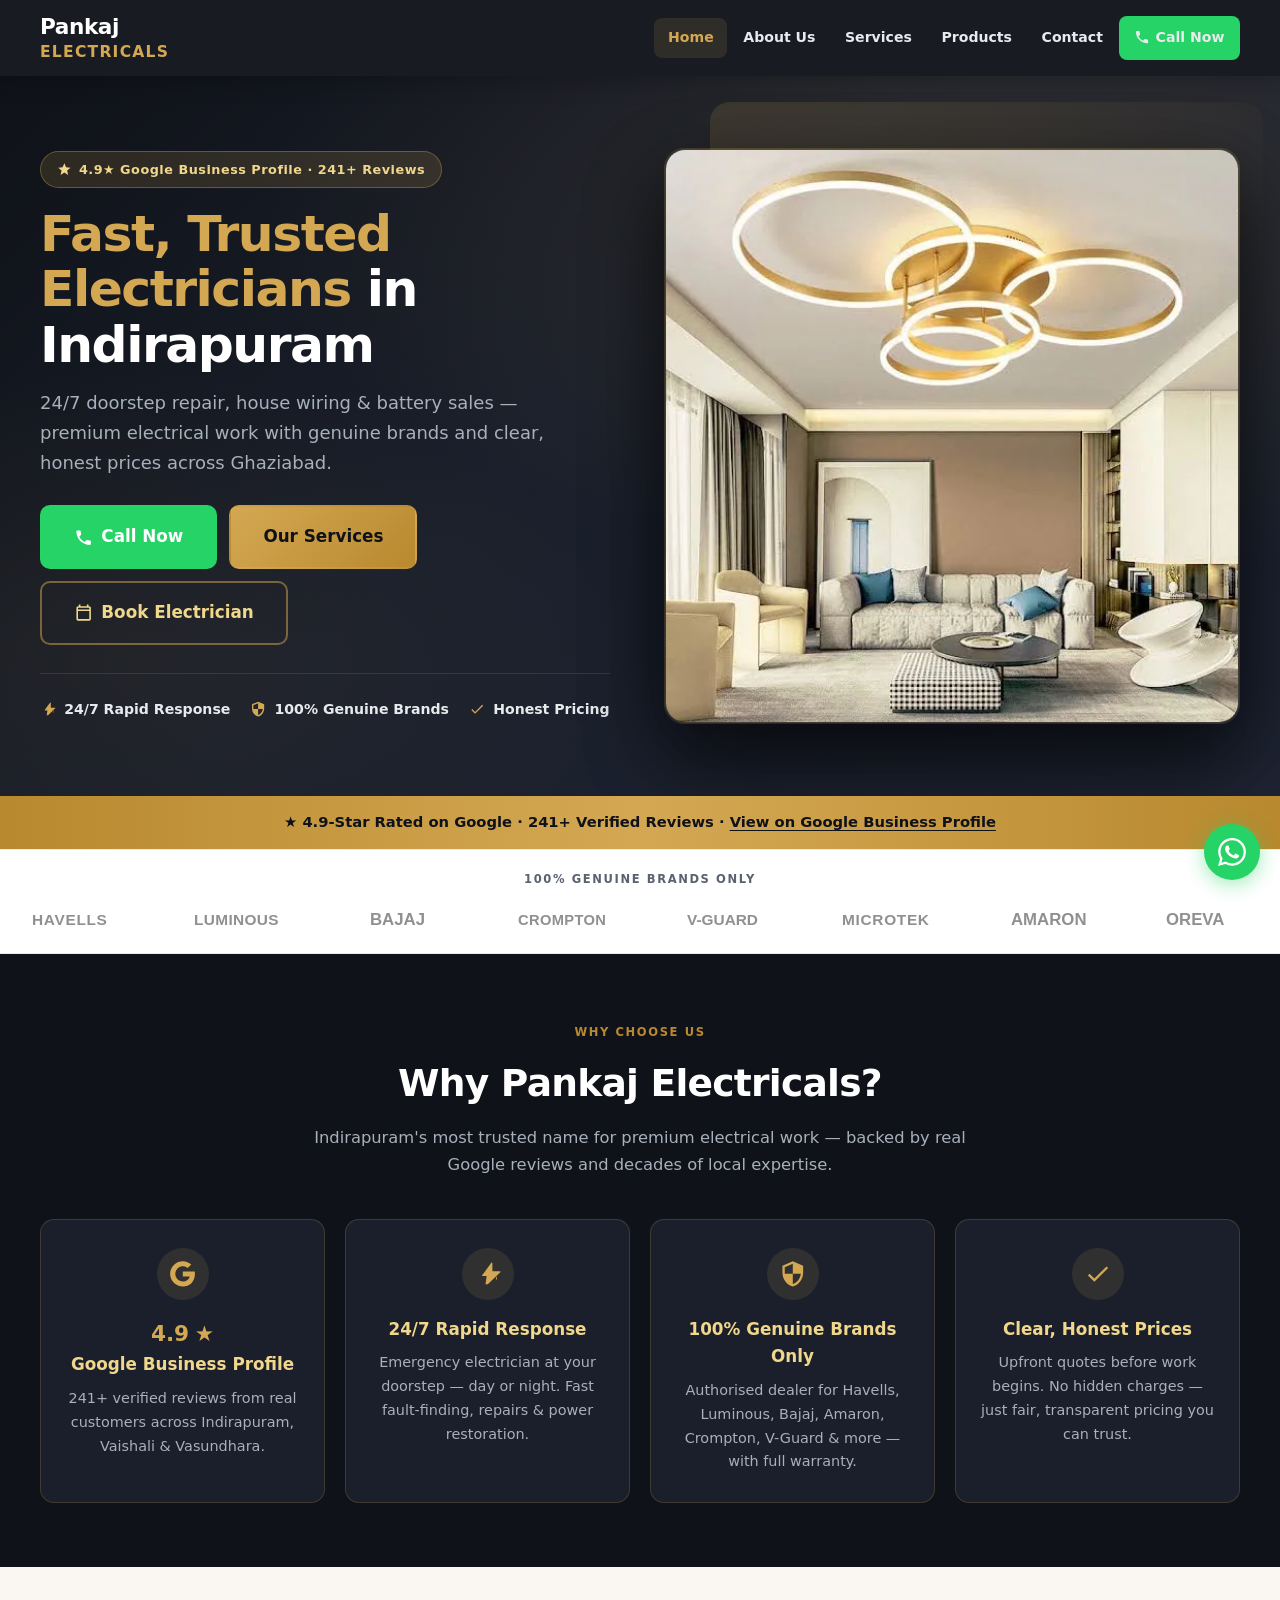
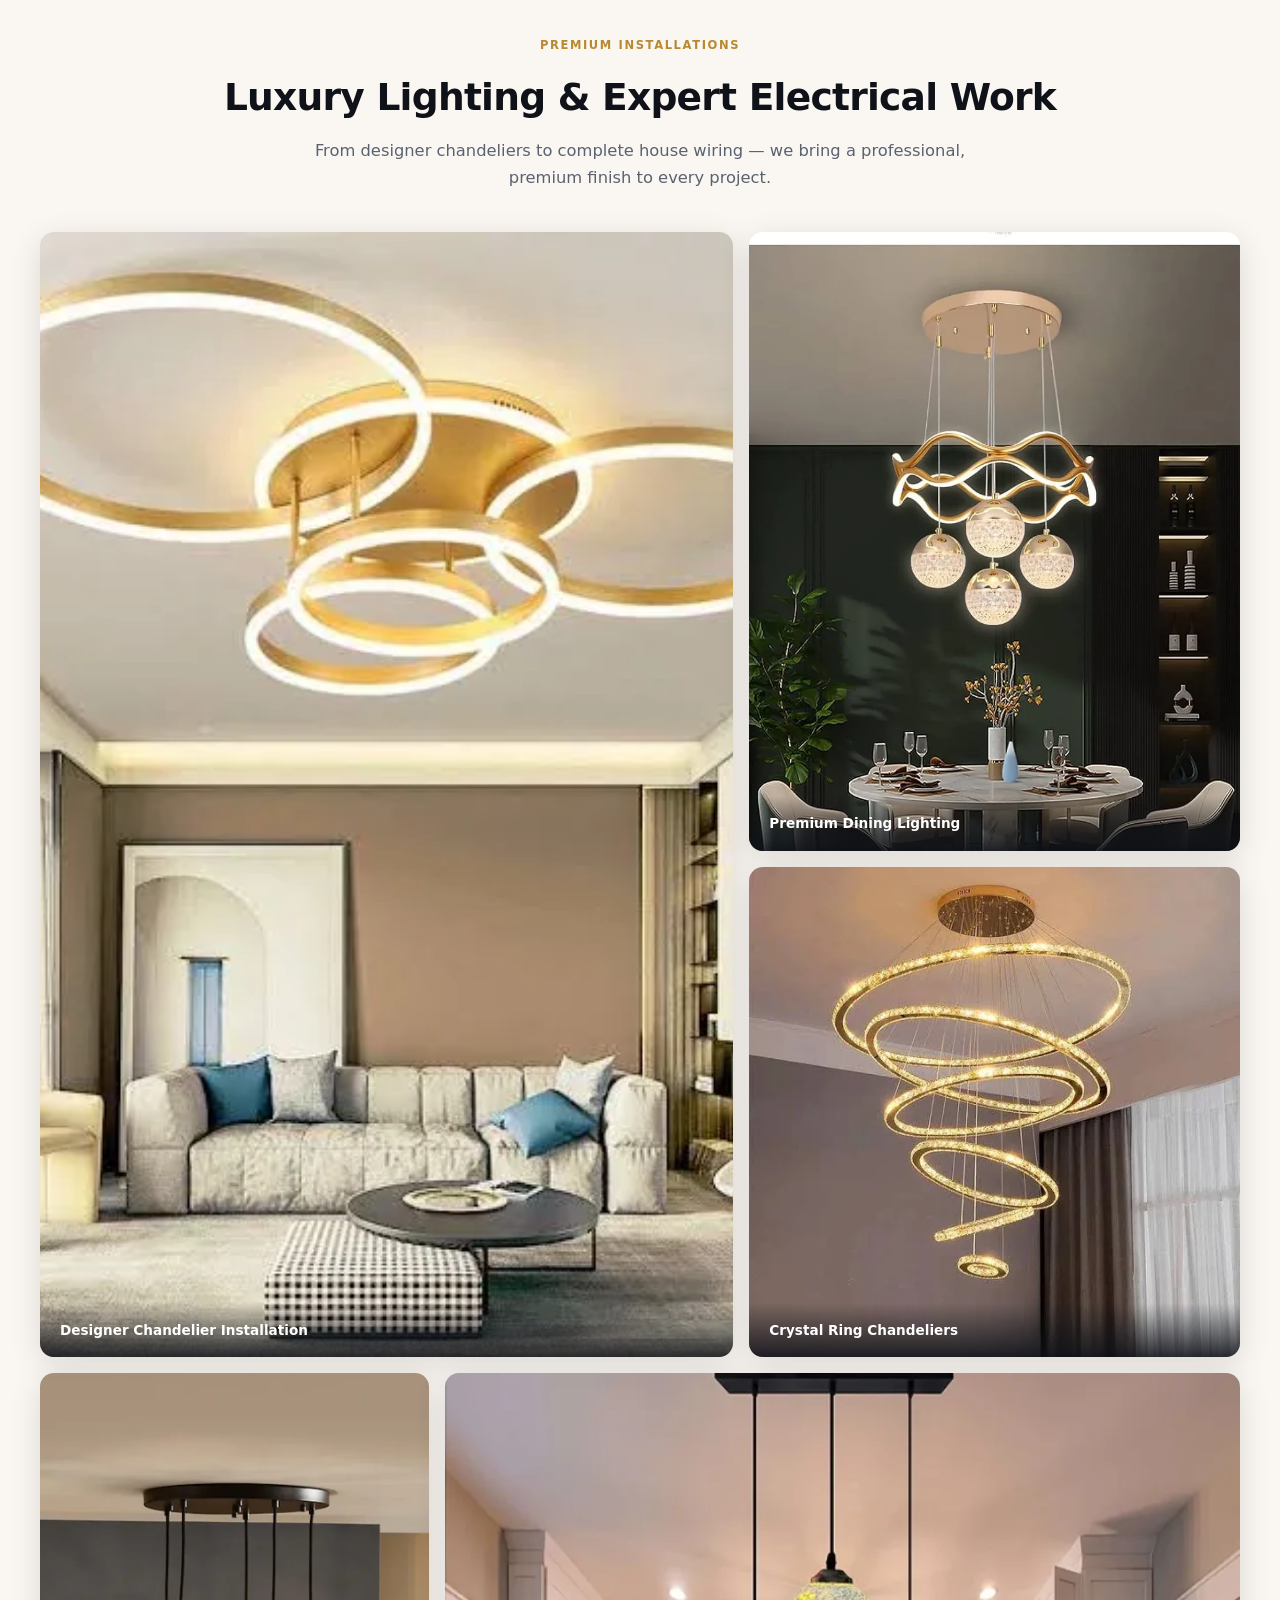
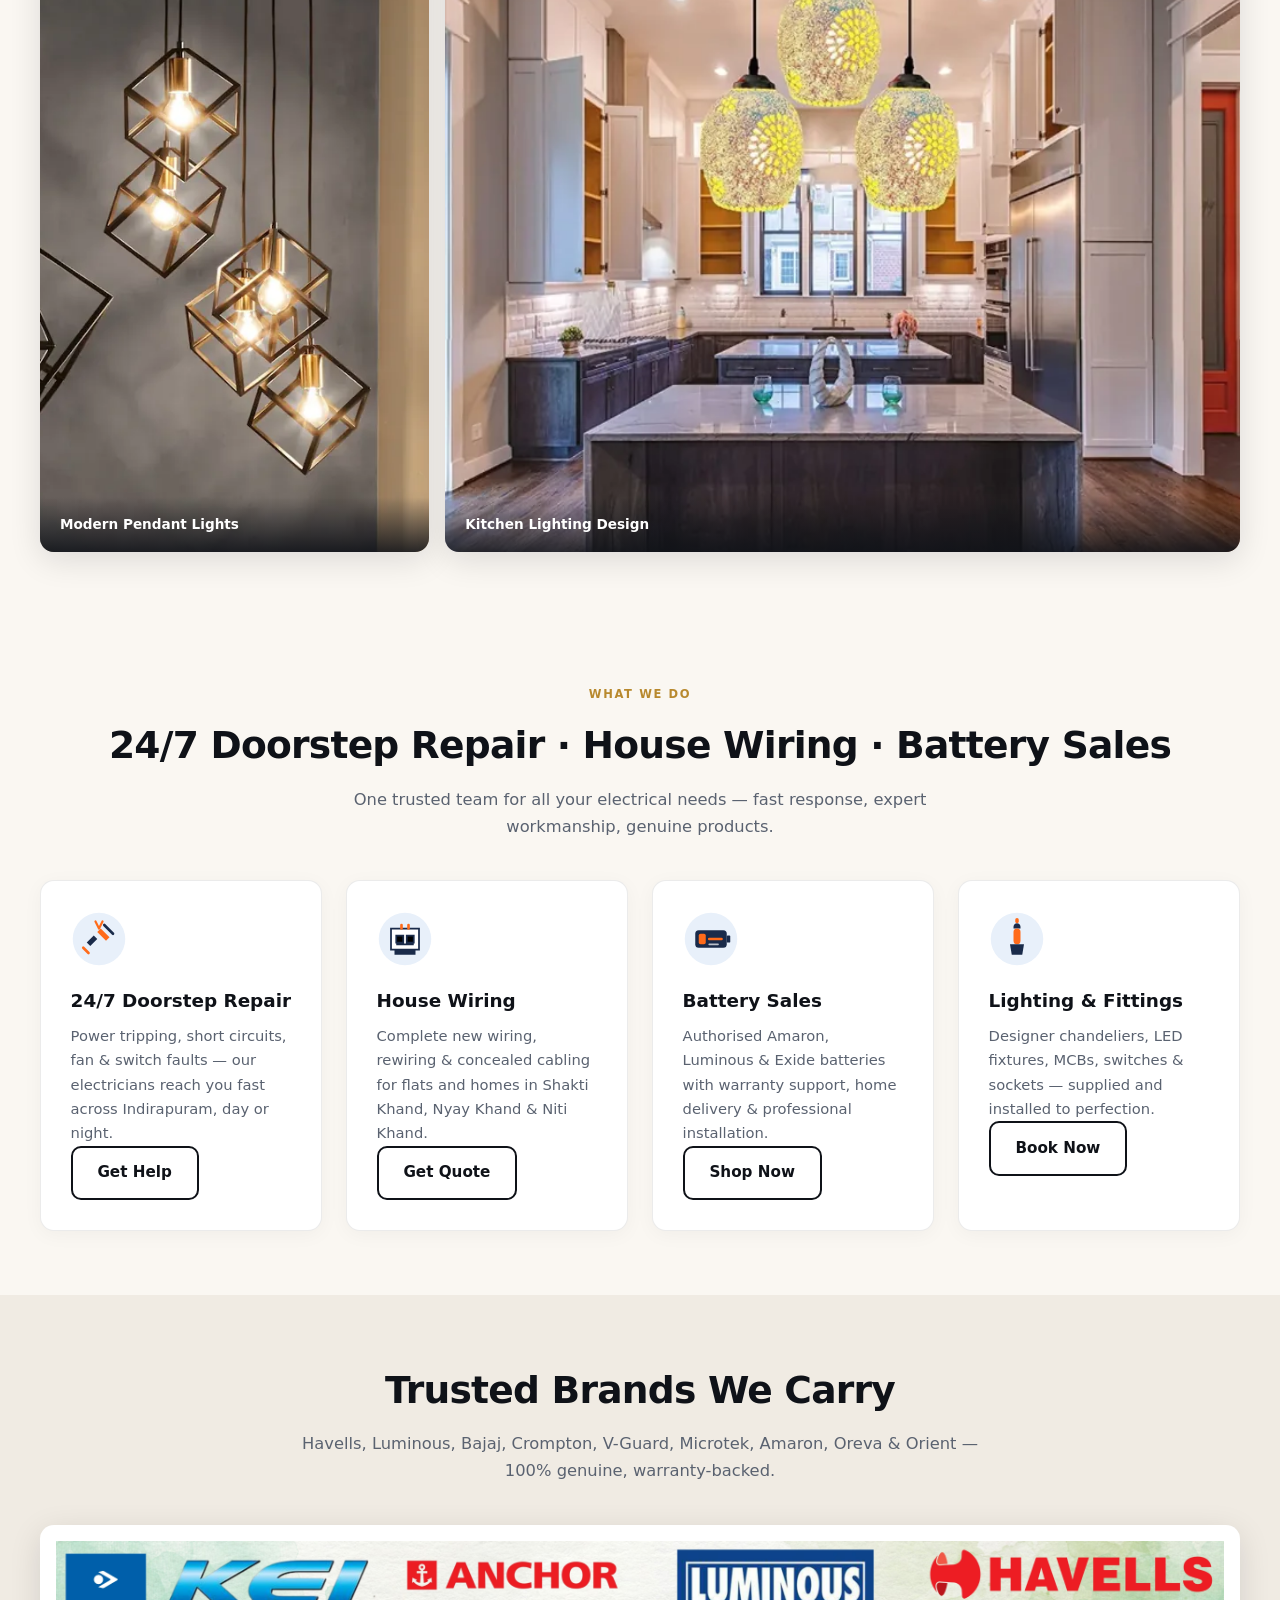
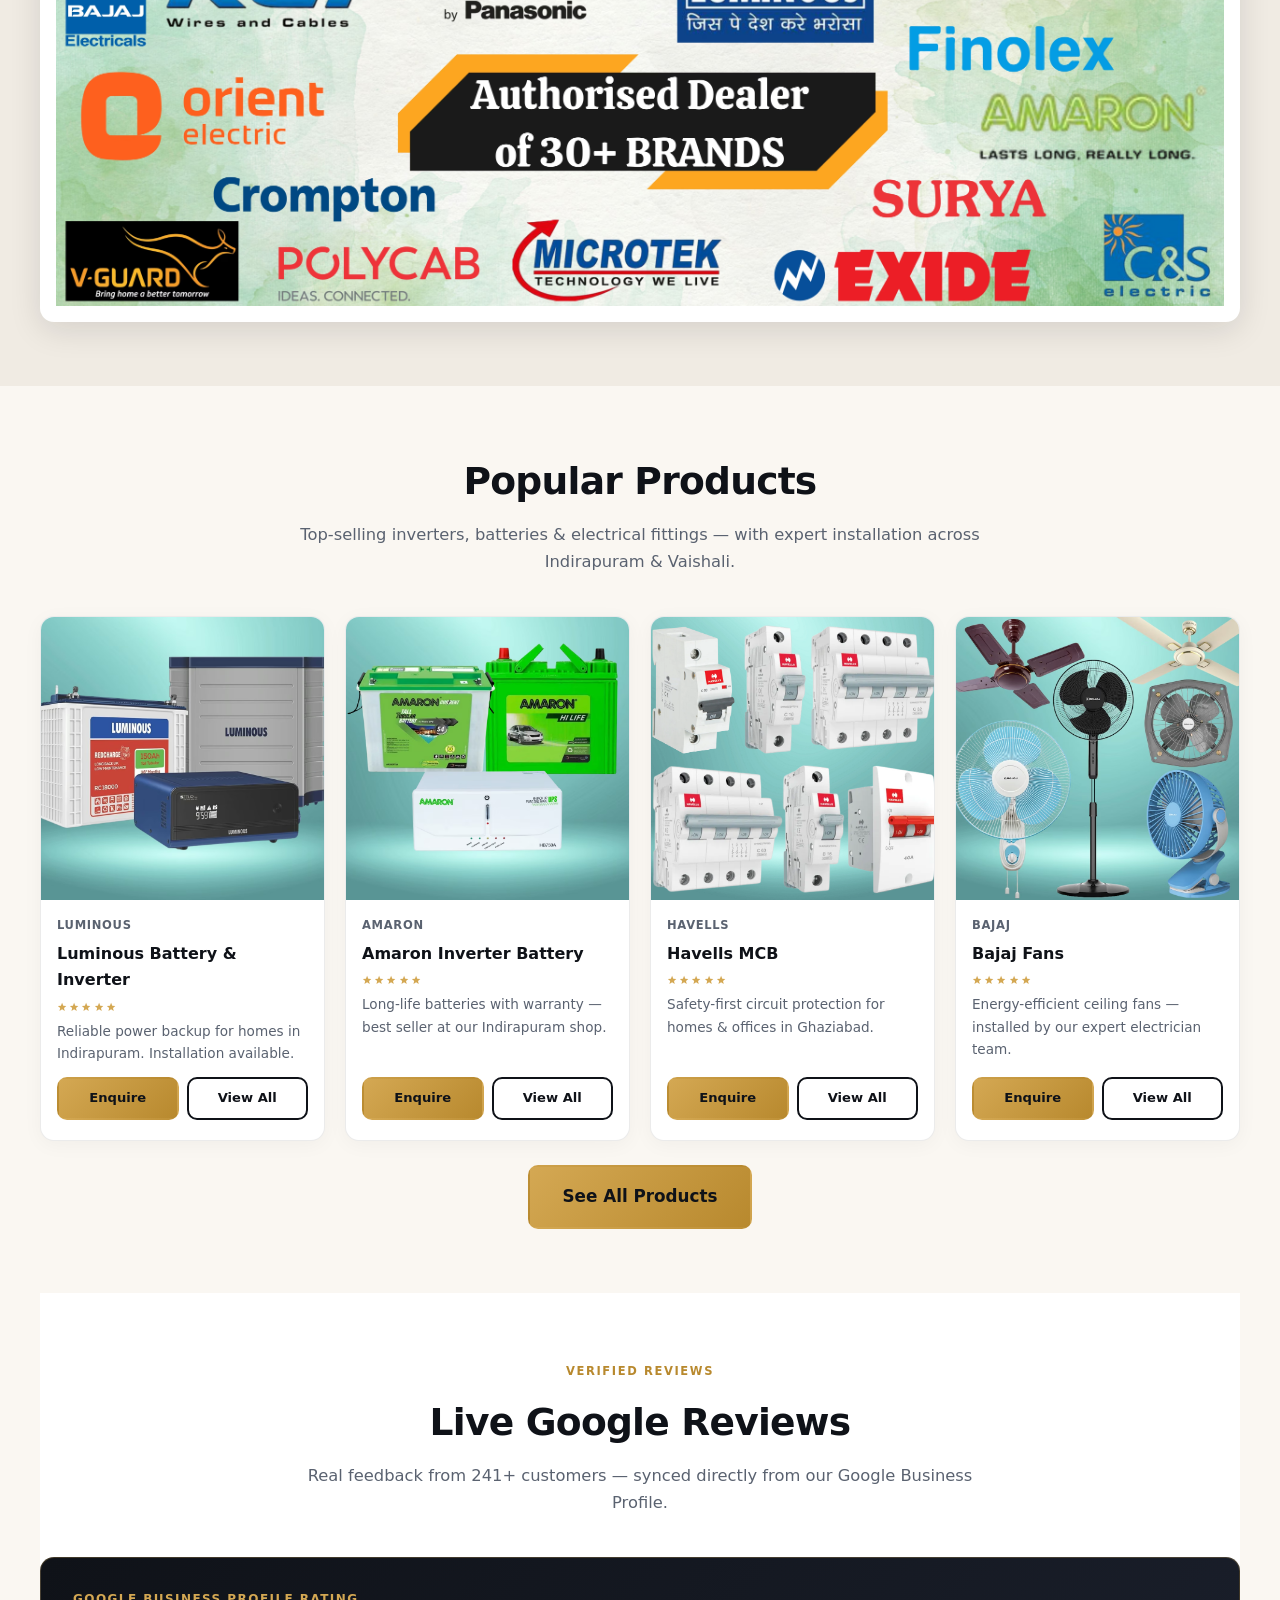
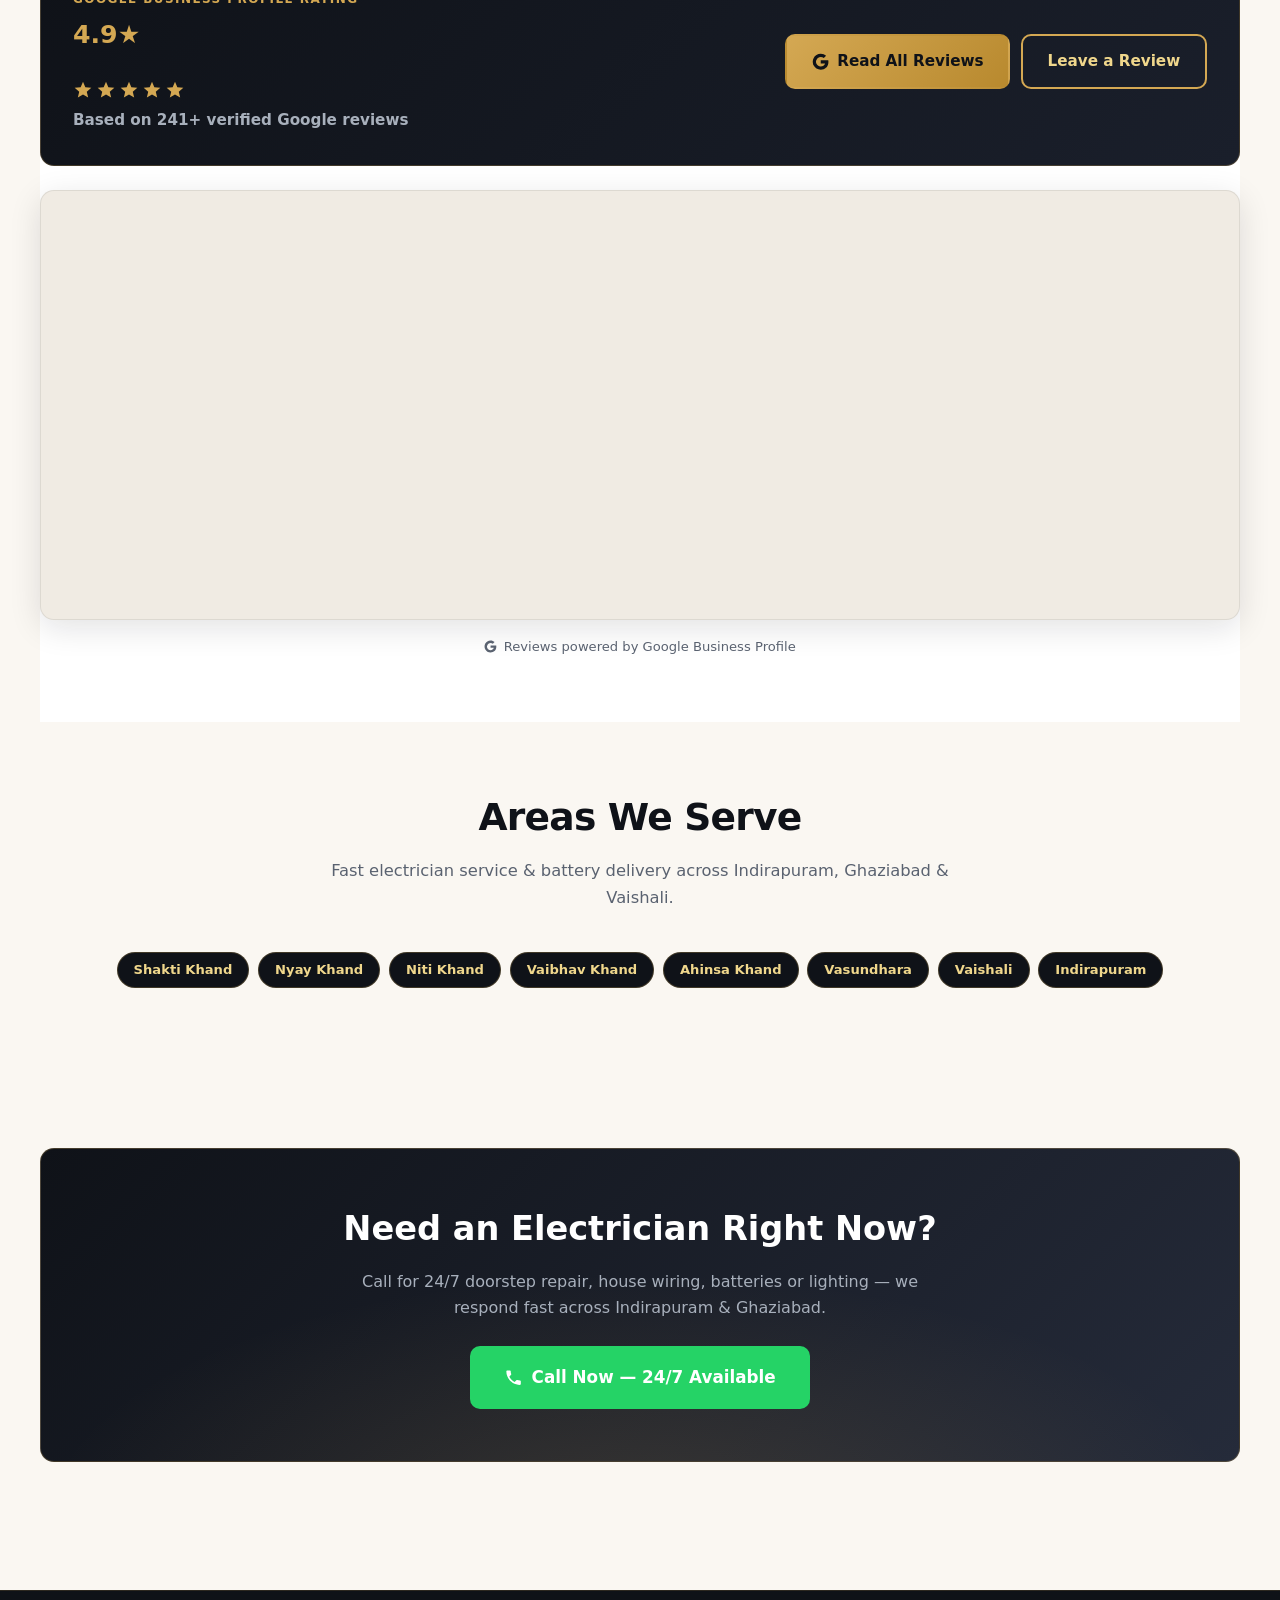
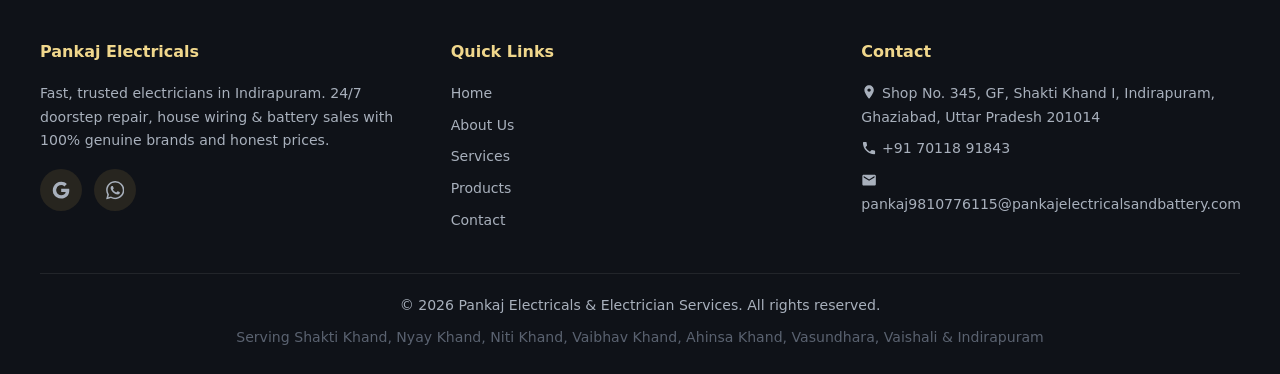
==== index.html @ 8a3bb35f "Updated Review count" ====
<!DOCTYPE html>
<html lang="en">
<head>
  <meta charset="UTF-8" />
  <meta name="viewport" content="width=device-width, initial-scale=1.0" />
  <title>Fast Trusted Electricians in Indirapuram | Pankaj Electricals — 24/7 Repair & Battery Sales</title>
  <meta name="description" content="Pankaj Electricals — fast, trusted electricians in Indirapuram. 24/7 doorstep repair, house wiring & battery sales. 4.9★ Google rating with 241+ reviews. Serving Shakti Khand, Nyay Khand, Niti Khand, Vaibhav Khand, Ahinsa Khand, Vasundhara & Vaishali." />
  <meta name="keywords" content="electrician Indirapuram, 24/7 electrician Ghaziabad, house wiring Indirapuram, battery shop Indirapuram, Pankaj Electricals, electrician Shakti Khand, electrician Nyay Khand, electrician Vaishali, inverter battery Indirapuram" />
  <meta name="robots" content="index, follow" />
  <link rel="canonical" href="https://pankajelectricalsandbattery.com/" />
  <meta property="og:title" content="Fast Trusted Electricians in Indirapuram | Pankaj Electricals" />
  <meta property="og:description" content="24/7 doorstep repair, house wiring & battery sales. 4.9★ on Google with 241+ reviews. Genuine brands, honest prices." />
  <meta property="og:type" content="website" />
  <meta property="og:url" content="https://pankajelectricalsandbattery.com/" />
  <meta property="og:locale" content="en_IN" />
  <meta property="og:image" content="https://pankajelectricalsandbattery.com/img/luxury/living-room-lighting.webp" />
  <link rel="preload" as="image" href="img/luxury/living-room-lighting.webp" type="image/webp" fetchpriority="high" />
  <link rel="stylesheet" href="style.css" />
  <script type="application/ld+json">
  {
    "@context": "https://schema.org",
    "@type": "Electrician",
    "name": "Pankaj Electricals and Electrician Services",
    "image": "https://pankajelectricalsandbattery.com/img/luxury/living-room-lighting.webp",
    "url": "https://pankajelectricalsandbattery.com",
    "telephone": "+917011891843",
    "email": "pankaj9810776115@pankajelectricalsandbattery.com",
    "address": {
      "@type": "PostalAddress",
      "streetAddress": "Shop No. 345, GF, Shakti Khand I",
      "addressLocality": "Indirapuram, Ghaziabad",
      "addressRegion": "Uttar Pradesh",
      "postalCode": "201014",
      "addressCountry": "IN"
    },
    "geo": {
      "@type": "GeoCoordinates",
      "latitude": 28.647373,
      "longitude": 77.3625697
    },
    "aggregateRating": {
      "@type": "AggregateRating",
      "ratingValue": "4.9",
      "reviewCount": "241",
      "bestRating": "5",
      "worstRating": "1"
    },
    "openingHoursSpecification": [{
      "@type": "OpeningHoursSpecification",
      "dayOfWeek": ["Monday","Tuesday","Wednesday","Thursday","Friday","Saturday","Sunday"],
      "opens": "00:00",
      "closes": "23:59"
    }],
    "areaServed": [
      {"@type": "Place", "name": "Shakti Khand, Indirapuram"},
      {"@type": "Place", "name": "Nyay Khand, Indirapuram"},
      {"@type": "Place", "name": "Niti Khand, Indirapuram"},
      {"@type": "Place", "name": "Vaibhav Khand, Indirapuram"},
      {"@type": "Place", "name": "Ahinsa Khand, Indirapuram"},
      {"@type": "Place", "name": "Vasundhara, Ghaziabad"},
      {"@type": "Place", "name": "Vaishali, Ghaziabad"},
      {"@type": "Place", "name": "Indirapuram, Ghaziabad"}
    ],
    "priceRange": "₹₹",
    "sameAs": [
      "https://www.google.com/maps/place/Pankaj+Electricals+and+Electrician+services/@28.647373,77.3599948,17z"
    ],
    "description": "Fast, trusted electricians in Indirapuram offering 24/7 doorstep repair, house wiring and battery sales. 4.9-star rated on Google with 241+ reviews."
  }
  </script>
</head>
<body>
  <svg xmlns="http://www.w3.org/2000/svg" style="display:none" aria-hidden="true">
    <symbol id="icon-phone" viewBox="0 0 24 24"><path fill="currentColor" d="M6.6 10.8c1.4 2.8 3.8 5.1 6.6 6.6l2.2-2.2c.3-.3.7-.4 1-.2 1.1.4 2.3.6 3.5.6.6 0 1 .4 1 1V20c0 .6-.4 1-1 1-9.4 0-17-7.6-17-17 0-.6.4-1 1-1h3.5c.6 0 1 .4 1 1 0 1.2.2 2.4.6 3.5.1.3 0 .7-.2 1L6.6 10.8z"/></symbol>
    <symbol id="icon-bars" viewBox="0 0 24 24"><path fill="currentColor" d="M3 6h18v2H3V6zm0 5h18v2H3v-2zm0 5h18v2H3v-2z"/></symbol>
    <symbol id="icon-times" viewBox="0 0 24 24"><path fill="currentColor" d="M18.3 5.7 12 12l6.3 6.3-1.4 1.4L10.6 13.4 4.3 19.7 2.9 18.3 9.2 12 2.9 5.7 4.3 4.3l6.3 6.3 6.3-6.3 1.4 1.4z"/></symbol>
    <symbol id="icon-whatsapp" viewBox="0 0 24 24"><path fill="currentColor" d="M17.472 14.382c-.297-.149-1.758-.867-2.03-.967-.273-.099-.471-.148-.67.15-.197.297-.767.966-.94 1.164-.173.199-.347.223-.644.075-.297-.15-1.255-.463-2.39-1.475-.883-.788-1.48-1.761-1.653-2.059-.173-.297-.018-.458.13-.606.134-.133.298-.347.446-.52.149-.174.198-.298.298-.497.099-.198.05-.371-.025-.52-.075-.149-.669-1.612-.916-2.207-.242-.579-.487-.5-.669-.51-.173-.008-.371-.01-.57-.01-.198 0-.52.074-.792.372-.272.297-1.04 1.016-1.04 2.479 0 1.462 1.065 2.875 1.213 3.074.149.198 2.096 3.2 5.077 4.487.709.306 1.262.489 1.694.625.712.227 1.36.195 1.871.118.571-.085 1.758-.719 2.006-1.413.248-.694.248-1.289.173-1.413-.074-.124-.272-.198-.57-.347m-5.421 7.403h-.004a9.87 9.87 0 0 1-5.031-1.378l-.361-.214-3.741.982.998-3.648-.235-.374a9.86 9.86 0 0 1-1.51-5.26c.001-5.45 4.436-9.884 9.888-9.884 2.64 0 5.122 1.03 6.988 2.898a9.825 9.825 0 0 1 2.893 6.994c-.003 5.45-4.435 9.884-9.884 9.884m8.413-18.297A11.815 11.815 0 0 0 12.05 0C5.495 0 .16 5.335.157 11.892c0 2.096.547 4.142 1.588 5.945L.057 24l6.305-1.654a11.882 11.882 0 0 0 5.683 1.448h.005c6.554 0 11.89-5.335 11.893-11.893a11.821 11.821 0 0 0-3.48-8.413z"/></symbol>
    <symbol id="icon-google" viewBox="0 0 24 24"><path fill="currentColor" d="M22.56 12.25c0-.78-.07-1.53-.2-2.25H12v4.26h5.92c-.26 1.37-1.04 2.53-2.21 3.31v2.77h3.57c2.08-1.92 3.28-4.74 3.28-8.09z"/><path fill="currentColor" d="M12 23c2.97 0 5.46-.98 7.28-2.66l-3.57-2.77c-.98.66-2.23 1.06-3.71 1.06-2.86 0-5.29-1.93-6.16-4.53H2.18v2.84C3.99 20.53 7.7 23 12 23z"/><path fill="currentColor" d="M5.84 14.09c-.22-.66-.35-1.36-.35-2.09s.13-1.43.35-2.09V7.07H2.18C1.43 8.55 1 10.22 1 12s.43 3.45 1.18 4.93l2.85-2.22.81-.62z"/><path fill="currentColor" d="M12 5.38c1.62 0 3.06.56 4.21 1.64l3.15-3.15C17.45 2.09 14.97 1 12 1 7.7 1 3.99 3.47 2.18 7.07l3.66 2.84c.87-2.6 3.3-4.53 6.16-4.53z"/></symbol>
    <symbol id="icon-envelope" viewBox="0 0 24 24"><path fill="currentColor" d="M20 4H4c-1.1 0-2 .9-2 2v12c0 1.1.9 2 2 2h16c1.1 0 2-.9 2-2V6c0-1.1-.9-2-2-2zm0 4-8 5-8-5V6l8 5 8-5v2z"/></symbol>
    <symbol id="icon-map" viewBox="0 0 24 24"><path fill="currentColor" d="M12 2C8.13 2 5 5.13 5 9c0 5.25 7 13 7 13s7-7.75 7-13c0-3.87-3.13-7-7-7zm0 9.5c-1.38 0-2.5-1.12-2.5-2.5s1.12-2.5 2.5-2.5 2.5 1.12 2.5 2.5-1.12 2.5-2.5 2.5z"/></symbol>
    <symbol id="icon-star" viewBox="0 0 24 24"><path fill="currentColor" d="M12 17.27 18.18 21l-1.64-7.03L22 9.24l-7.19-.61L12 2 9.19 8.63 2 9.24l5.46 4.73L5.82 21z"/></symbol>
    <symbol id="icon-calendar" viewBox="0 0 24 24"><path fill="currentColor" d="M19 4h-1V2h-2v2H8V2H6v2H5c-1.11 0-2 .9-2 2v14c0 1.1.89 2 2 2h14c1.1 0 2-.9 2-2V6c0-1.1-.9-2-2-2zm0 16H5V10h14v10zM5 8V6h14v2H5z"/></symbol>
    <symbol id="icon-bolt" viewBox="0 0 24 24"><path fill="currentColor" d="M11 21h-1l1-7H7.5c-.58 0-.57-.32-.38-.66.19-.34.05-.08 7.82-10.66.39-.67.74-.56 1.06.21v7h4l-1 7h1l-1-7h3.5c.49 0 .56.33.47.51l-.07.15L12 21z"/></symbol>
    <symbol id="icon-shield" viewBox="0 0 24 24"><path fill="currentColor" d="M12 1 3 5v6c0 5.55 3.84 10.74 9 12 5.16-1.26 9-6.45 9-12V5l-9-4zm0 10.99h7c-.53 4.12-3.28 7.79-7 8.94V12H5V6.3l7-3.11v8.8z"/></symbol>
    <symbol id="icon-check" viewBox="0 0 24 24"><path fill="currentColor" d="M9 16.17 4.83 12l-1.42 1.41L9 19 21 7l-1.41-1.41z"/></symbol>
  </svg>

  <header id="header" role="banner">
    <div class="header-inner">
      <a href="index.html" class="logo-link" aria-label="Pankaj Electricals Home">
        <span class="logo-text">Pankaj<em>Electricals</em></span>
      </a>
      <button id="mobile-toggle" aria-label="Toggle navigation menu" aria-expanded="false" aria-controls="navbar">
        <svg class="icon" aria-hidden="true"><use href="#icon-bars"></use></svg>
      </button>
      <nav aria-label="Main navigation">
        <ul id="navbar">
          <li><a href="index.html" class="active">Home</a></li>
          <li><a href="about.html">About Us</a></li>
          <li><a href="services.html">Services</a></li>
          <li><a href="products.html">Products</a></li>
          <li><a href="contact.html">Contact</a></li>
          <li class="nav-cta"><a href="tel:+917011891843" class="btn btn-call" data-phone aria-label="Call Pankaj Electricals now"><svg class="icon" aria-hidden="true"><use href="#icon-phone"></use></svg> Call Now</a></li>
        </ul>
      </nav>
    </div>
  </header>

  <main>
    <section id="hero" aria-labelledby="hero-heading">
      <div class="hero-split-inner container">
        <div class="hero-copy">
          <span class="hero-badge"><svg class="icon" aria-hidden="true"><use href="#icon-star"></use></svg> 4.9★ Google Business Profile · 241+ Reviews</span>
          <h1 id="hero-heading"><span class="gold">Fast, Trusted Electricians</span> in Indirapuram</h1>
          <p>24/7 doorstep repair, house wiring &amp; battery sales — premium electrical work with genuine brands and clear, honest prices across Ghaziabad.</p>
          <div class="hero-actions">
            <a href="tel:+917011891843" class="btn btn-call btn-lg" data-phone aria-label="Call Pankaj Electricals now"><svg class="icon" aria-hidden="true"><use href="#icon-phone"></use></svg> Call Now</a>
            <a href="services.html" class="btn btn-primary btn-lg">Our Services</a>
            <a href="contact.html" class="btn btn-outline btn-lg" style="border-color:rgba(212,168,83,0.5);color:var(--gold-light);"><svg class="icon" aria-hidden="true"><use href="#icon-calendar"></use></svg> Book Electrician</a>
          </div>
          <div class="hero-trust-row">
            <span class="hero-trust-item"><svg class="icon" aria-hidden="true"><use href="#icon-bolt"></use></svg> 24/7 Rapid Response</span>
            <span class="hero-trust-item"><svg class="icon" aria-hidden="true"><use href="#icon-shield"></use></svg> 100% Genuine Brands</span>
            <span class="hero-trust-item"><svg class="icon" aria-hidden="true"><use href="#icon-check"></use></svg> Honest Pricing</span>
          </div>
        </div>
        <div class="hero-visual">
          <picture>
            <source srcset="img/luxury/living-room-lighting.webp" type="image/webp" />
            <img src="img/luxury/living-room-lighting.png" alt="Luxury modern ring chandelier installation by Pankaj Electricals Indirapuram" width="554" height="554" fetchpriority="high" />
          </picture>
        </div>
      </div>
    </section>

    <div class="trust-bar">
      <div class="container">
        ★ <span data-rating>4.9</span>-Star Rated on Google · <span data-review-count>241+</span> Verified Reviews ·
        <a href="https://www.google.com/maps/place/Pankaj+Electricals+and+Electrician+services/@28.647373,77.3599948,17z" data-gbp target="_blank" rel="noopener noreferrer">View on Google Business Profile</a>
      </div>
    </div>

    <section class="logo-marquee" aria-label="Trusted partner brands">
      <p class="logo-marquee-label">100% Genuine Brands Only</p>
      <div class="logo-marquee-track">
        <div class="logo-marquee-group">
          <img src="img/brands/havells.svg" alt="Havells" width="140" height="40" loading="lazy" decoding="async" />
          <img src="img/brands/luminous.svg" alt="Luminous" width="160" height="40" loading="lazy" decoding="async" />
          <img src="img/brands/bajaj.svg" alt="Bajaj" width="120" height="40" loading="lazy" decoding="async" />
          <img src="img/brands/crompton.svg" alt="Crompton" width="150" height="40" loading="lazy" decoding="async" />
          <img src="img/brands/v-guard.svg" alt="V-Guard" width="130" height="40" loading="lazy" decoding="async" />
          <img src="img/brands/microtek.svg" alt="Microtek" width="150" height="40" loading="lazy" decoding="async" />
          <img src="img/brands/amaron.svg" alt="Amaron" width="130" height="40" loading="lazy" decoding="async" />
          <img src="img/brands/oreva.svg" alt="Oreva" width="110" height="40" loading="lazy" decoding="async" />
          <img src="img/brands/orient.svg" alt="Orient" width="120" height="40" loading="lazy" decoding="async" />
        </div>
        <div class="logo-marquee-group" aria-hidden="true">
          <img src="img/brands/havells.svg" alt="" width="140" height="40" loading="lazy" decoding="async" />
          <img src="img/brands/luminous.svg" alt="" width="160" height="40" loading="lazy" decoding="async" />
          <img src="img/brands/bajaj.svg" alt="" width="120" height="40" loading="lazy" decoding="async" />
          <img src="img/brands/crompton.svg" alt="" width="150" height="40" loading="lazy" decoding="async" />
          <img src="img/brands/v-guard.svg" alt="" width="130" height="40" loading="lazy" decoding="async" />
          <img src="img/brands/microtek.svg" alt="" width="150" height="40" loading="lazy" decoding="async" />
          <img src="img/brands/amaron.svg" alt="" width="130" height="40" loading="lazy" decoding="async" />
          <img src="img/brands/oreva.svg" alt="" width="110" height="40" loading="lazy" decoding="async" />
          <img src="img/brands/orient.svg" alt="" width="120" height="40" loading="lazy" decoding="async" />
        </div>
      </div>
    </section>

    <section class="why-section section-p1" aria-labelledby="why-heading">
      <div class="container">
        <div class="section-title">
          <span class="section-label">Why Choose Us</span>
          <h2 id="why-heading">Why Pankaj Electricals?</h2>
          <p>Indirapuram's most trusted name for premium electrical work — backed by real Google reviews and decades of local expertise.</p>
        </div>
        <div class="why-grid">
          <article class="why-card">
            <div class="why-card-icon"><svg class="icon" aria-hidden="true"><use href="#icon-google"></use></svg></div>
            <div class="why-rating-badge"><span data-rating>4.9</span>★</div>
            <h3>Google Business Profile</h3>
            <p><span data-review-count>241+</span> verified reviews from real customers across Indirapuram, Vaishali &amp; Vasundhara.</p>
          </article>
          <article class="why-card">
            <div class="why-card-icon"><svg class="icon" aria-hidden="true"><use href="#icon-bolt"></use></svg></div>
            <h3>24/7 Rapid Response</h3>
            <p>Emergency electrician at your doorstep — day or night. Fast fault-finding, repairs &amp; power restoration.</p>
          </article>
          <article class="why-card">
            <div class="why-card-icon"><svg class="icon" aria-hidden="true"><use href="#icon-shield"></use></svg></div>
            <h3>100% Genuine Brands Only</h3>
            <p>Authorised dealer for Havells, Luminous, Bajaj, Amaron, Crompton, V-Guard &amp; more — with full warranty.</p>
          </article>
          <article class="why-card">
            <div class="why-card-icon"><svg class="icon" aria-hidden="true"><use href="#icon-check"></use></svg></div>
            <h3>Clear, Honest Prices</h3>
            <p>Upfront quotes before work begins. No hidden charges — just fair, transparent pricing you can trust.</p>
          </article>
        </div>
      </div>
    </section>

    <section class="container section-p1" aria-labelledby="gallery-heading">
      <div class="section-title">
        <span class="section-label">Premium Installations</span>
        <h2 id="gallery-heading">Luxury Lighting &amp; Expert Electrical Work</h2>
        <p>From designer chandeliers to complete house wiring — we bring a professional, premium finish to every project.</p>
      </div>
      <div class="gallery-grid">
        <figure class="gallery-item">
          <img src="img/luxury/living-room-lighting.webp" alt="Modern gold ring chandelier installation in luxury living room Indirapuram" width="554" height="554" loading="lazy" decoding="async" />
          <figcaption class="gallery-caption">Designer Chandelier Installation</figcaption>
        </figure>
        <figure class="gallery-item">
          <img src="img/luxury/chandelier-dining.webp" alt="Luxury dining room chandelier with gold accents installed by Pankaj Electricals" width="793" height="1000" loading="lazy" decoding="async" />
          <figcaption class="gallery-caption">Premium Dining Lighting</figcaption>
        </figure>
        <figure class="gallery-item">
          <img src="img/luxury/chandelier-rings.webp" alt="Crystal ring chandelier installation Ghaziabad electrician" width="554" height="554" loading="lazy" decoding="async" />
          <figcaption class="gallery-caption">Crystal Ring Chandeliers</figcaption>
        </figure>
        <figure class="gallery-item">
          <img src="img/luxury/lighting-pendants.webp" alt="Geometric pendant lights installation Indirapuram electrician" width="659" height="884" loading="lazy" decoding="async" />
          <figcaption class="gallery-caption">Modern Pendant Lights</figcaption>
        </figure>
        <figure class="gallery-item">
          <img src="img/luxury/kitchen-pendants.webp" alt="Designer kitchen pendant lighting installation Vaishali Ghaziabad" width="695" height="681" loading="lazy" decoding="async" />
          <figcaption class="gallery-caption">Kitchen Lighting Design</figcaption>
        </figure>
      </div>
    </section>

    <section class="container section-p1" aria-labelledby="services-heading">
      <div class="section-title">
        <span class="section-label">What We Do</span>
        <h2 id="services-heading">24/7 Doorstep Repair · House Wiring · Battery Sales</h2>
        <p>One trusted team for all your electrical needs — fast response, expert workmanship, genuine products.</p>
      </div>
      <div class="services-grid">
        <article class="service-card">
          <div class="icon"><img src="img/icons/service-repairs.svg" alt="" width="56" height="56" loading="lazy" decoding="async" /></div>
          <h3>24/7 Doorstep Repair</h3>
          <p>Power tripping, short circuits, fan &amp; switch faults — our electricians reach you fast across Indirapuram, day or night.</p>
          <a href="services.html#repairs" class="btn btn-outline">Get Help</a>
        </article>
        <article class="service-card">
          <div class="icon"><img src="img/icons/service-wiring.svg" alt="" width="56" height="56" loading="lazy" decoding="async" /></div>
          <h3>House Wiring</h3>
          <p>Complete new wiring, rewiring &amp; concealed cabling for flats and homes in Shakti Khand, Nyay Khand &amp; Niti Khand.</p>
          <a href="services.html#wiring" class="btn btn-outline">Get Quote</a>
        </article>
        <article class="service-card">
          <div class="icon"><img src="img/icons/service-battery.svg" alt="" width="56" height="56" loading="lazy" decoding="async" /></div>
          <h3>Battery Sales</h3>
          <p>Authorised Amaron, Luminous &amp; Exide batteries with warranty support, home delivery &amp; professional installation.</p>
          <a href="services.html#battery" class="btn btn-outline">Shop Now</a>
        </article>
        <article class="service-card">
          <div class="icon"><img src="img/icons/service-fittings.svg" alt="" width="56" height="56" loading="lazy" decoding="async" /></div>
          <h3>Lighting &amp; Fittings</h3>
          <p>Designer chandeliers, LED fixtures, MCBs, switches &amp; sockets — supplied and installed to perfection.</p>
          <a href="services.html#fittings" class="btn btn-outline">Book Now</a>
        </article>
      </div>
    </section>

    <section id="Brands" class="section-p1 bg-soft" aria-labelledby="brands-heading">
      <div class="container">
        <div class="section-title">
          <h2 id="brands-heading">Trusted Brands We Carry</h2>
          <p>Havells, Luminous, Bajaj, Crompton, V-Guard, Microtek, Amaron, Oreva &amp; Orient — 100% genuine, warranty-backed.</p>
        </div>
        <div class="brand-container">
          <picture>
            <source srcset="img/Brands.avif" type="image/avif" />
            <source srcset="img/Brands.webp" type="image/webp" />
            <img src="img/Brands.webp" alt="Electrical brands available at Pankaj Electricals Indirapuram" width="1200" height="375" loading="lazy" decoding="async" />
          </picture>
        </div>
      </div>
    </section>

    <section id="product1" class="container section-p1" aria-labelledby="products-heading">
      <div class="section-title">
        <h2 id="products-heading">Popular Products</h2>
        <p>Top-selling inverters, batteries &amp; electrical fittings — with expert installation across Indirapuram &amp; Vaishali.</p>
      </div>
      <div class="pro-container">
        <article class="pro">
          <picture>
            <source srcset="img/Products/Luminous.avif" type="image/avif" />
            <source srcset="img/Products/Luminous.webp" type="image/webp" />
            <img src="img/Products/Luminous.webp" alt="Luminous inverter and battery at Pankaj Electricals Indirapuram" width="400" height="400" loading="lazy" decoding="async" />
          </picture>
          <div class="des">
            <span>Luminous</span>
            <h3>Luminous Battery &amp; Inverter</h3>
            <div class="star" role="img" aria-label="Rated 5 out of 5 stars">
            <svg class="icon" aria-hidden="true"><use href="#icon-star"></use></svg>
            <svg class="icon" aria-hidden="true"><use href="#icon-star"></use></svg>
            <svg class="icon" aria-hidden="true"><use href="#icon-star"></use></svg>
            <svg class="icon" aria-hidden="true"><use href="#icon-star"></use></svg>
            <svg class="icon" aria-hidden="true"><use href="#icon-star"></use></svg>
            </div>
            <p>Reliable power backup for homes in Indirapuram. Installation available.</p>
            <div class="pro-actions">
              <a href="tel:+917011891843" class="btn btn-primary" data-phone>Enquire</a>
              <a href="products.html" class="btn btn-outline">View All</a>
            </div>
          </div>
        </article>
        <article class="pro">
          <picture>
            <source srcset="img/Products/Amaron.avif" type="image/avif" />
            <source srcset="img/Products/Amaron.webp" type="image/webp" />
            <img src="img/Products/Amaron.webp" alt="Amaron battery sales Indirapuram Ghaziabad" width="400" height="400" loading="lazy" decoding="async" />
          </picture>
          <div class="des">
            <span>Amaron</span>
            <h3>Amaron Inverter Battery</h3>
            <div class="star" role="img" aria-label="Rated 5 out of 5 stars">
            <svg class="icon" aria-hidden="true"><use href="#icon-star"></use></svg>
            <svg class="icon" aria-hidden="true"><use href="#icon-star"></use></svg>
            <svg class="icon" aria-hidden="true"><use href="#icon-star"></use></svg>
            <svg class="icon" aria-hidden="true"><use href="#icon-star"></use></svg>
            <svg class="icon" aria-hidden="true"><use href="#icon-star"></use></svg>
            </div>
            <p>Long-life batteries with warranty — best seller at our Indirapuram shop.</p>
            <div class="pro-actions">
              <a href="tel:+917011891843" class="btn btn-primary" data-phone>Enquire</a>
              <a href="products.html" class="btn btn-outline">View All</a>
            </div>
          </div>
        </article>
        <article class="pro">
          <picture>
            <source srcset="img/Products/Havells MCB.avif" type="image/avif" />
            <source srcset="img/Products/Havells MCB.webp" type="image/webp" />
            <img src="img/Products/Havells MCB.webp" alt="Havells MCB electrical shop Indirapuram" width="400" height="400" loading="lazy" decoding="async" />
          </picture>
          <div class="des">
            <span>Havells</span>
            <h3>Havells MCB</h3>
            <div class="star" role="img" aria-label="Rated 5 out of 5 stars">
            <svg class="icon" aria-hidden="true"><use href="#icon-star"></use></svg>
            <svg class="icon" aria-hidden="true"><use href="#icon-star"></use></svg>
            <svg class="icon" aria-hidden="true"><use href="#icon-star"></use></svg>
            <svg class="icon" aria-hidden="true"><use href="#icon-star"></use></svg>
            <svg class="icon" aria-hidden="true"><use href="#icon-star"></use></svg>
            </div>
            <p>Safety-first circuit protection for homes &amp; offices in Ghaziabad.</p>
            <div class="pro-actions">
              <a href="tel:+917011891843" class="btn btn-primary" data-phone>Enquire</a>
              <a href="products.html" class="btn btn-outline">View All</a>
            </div>
          </div>
        </article>
        <article class="pro">
          <picture>
            <source srcset="img/Products/Bajaj.avif" type="image/avif" />
            <source srcset="img/Products/Bajaj.webp" type="image/webp" />
            <img src="img/Products/Bajaj.webp" alt="Bajaj fans at Pankaj Electricals Nyay Khand" width="400" height="400" loading="lazy" decoding="async" />
          </picture>
          <div class="des">
            <span>Bajaj</span>
            <h3>Bajaj Fans</h3>
            <div class="star" role="img" aria-label="Rated 5 out of 5 stars">
            <svg class="icon" aria-hidden="true"><use href="#icon-star"></use></svg>
            <svg class="icon" aria-hidden="true"><use href="#icon-star"></use></svg>
            <svg class="icon" aria-hidden="true"><use href="#icon-star"></use></svg>
            <svg class="icon" aria-hidden="true"><use href="#icon-star"></use></svg>
            <svg class="icon" aria-hidden="true"><use href="#icon-star"></use></svg>
            </div>
            <p>Energy-efficient ceiling fans — installed by our expert electrician team.</p>
            <div class="pro-actions">
              <a href="tel:+917011891843" class="btn btn-primary" data-phone>Enquire</a>
              <a href="products.html" class="btn btn-outline">View All</a>
            </div>
          </div>
        </article>
      </div>
      <p class="text-center" style="margin-top:1.5rem;">
        <a href="products.html" class="btn btn-primary btn-lg">See All Products</a>
      </p>
    </section>

    <section class="container section-p1 reviews-section" aria-labelledby="reviews-heading" id="reviews">
      <div class="section-title">
        <span class="section-label">Verified Reviews</span>
        <h2 id="reviews-heading">Live Google Reviews</h2>
        <p>Real feedback from 241+ customers — synced directly from our Google Business Profile.</p>
      </div>
      <div class="reviews-header">
        <div class="reviews-score">
          <p class="reviews-score-label">Google Business Profile Rating</p>
          <p class="reviews-score-value"><span data-rating>4.9</span><span>★</span></p>
          <div class="reviews-stars" aria-hidden="true">
            <svg class="icon"><use href="#icon-star"></use></svg>
            <svg class="icon"><use href="#icon-star"></use></svg>
            <svg class="icon"><use href="#icon-star"></use></svg>
            <svg class="icon"><use href="#icon-star"></use></svg>
            <svg class="icon"><use href="#icon-star"></use></svg>
          </div>
          <p class="reviews-count">Based on <span data-review-count>241+</span> verified Google reviews</p>
        </div>
        <div class="reviews-actions">
          <a href="https://www.google.com/maps/place/Pankaj+Electricals+and+Electrician+services/@28.647373,77.3599948,17z" class="btn btn-primary" data-gbp target="_blank" rel="noopener noreferrer"><svg class="icon" aria-hidden="true"><use href="#icon-google"></use></svg> Read All Reviews</a>
          <a href="https://g.page/r/CYzxrY5n-IbeEBE/review" class="btn btn-outline" style="border-color:var(--gold);color:var(--gold-light);" target="_blank" rel="noopener noreferrer">Leave a Review</a>
        </div>
      </div>
      <div class="reviews-embed-wrap" id="google-reviews-embed" role="region" aria-label="Google Maps reviews for Pankaj Electricals">

        <noscript>
          <iframe title="Pankaj Electricals Google Reviews" src="https://www.google.com/maps/embed?pb=!1m18!1m12!1m3!1d3502.8476647797586!2d77.3599948!3d28.647373!2m3!1f0!2f0!3f0!3m2!1i1024!2i768!4f13.1!3m3!1m2!1s0x390cfab0a101d15f%3A0xde86f8678eadf18c!2sPankaj%20Electricals%20and%20Electrician%20services!5e0!3m2!1sen!2sin!4v1721721600000!5m2!1sen!2sin" loading="lazy" referrerpolicy="no-referrer-when-downgrade" allowfullscreen></iframe>
        </noscript>
      </div>
      <p class="reviews-powered"><svg class="icon" aria-hidden="true"><use href="#icon-google"></use></svg> Reviews powered by Google Business Profile</p>
    </section>

    <section class="container section-p1" aria-labelledby="areas-heading">
      <div class="section-title">
        <h2 id="areas-heading">Areas We Serve</h2>
        <p>Fast electrician service &amp; battery delivery across Indirapuram, Ghaziabad &amp; Vaishali.</p>
      </div>
      <div class="areas-tags">
        <span class="area-tag">Shakti Khand</span>
        <span class="area-tag">Nyay Khand</span>
        <span class="area-tag">Niti Khand</span>
        <span class="area-tag">Vaibhav Khand</span>
        <span class="area-tag">Ahinsa Khand</span>
        <span class="area-tag">Vasundhara</span>
        <span class="area-tag">Vaishali</span>
        <span class="area-tag">Indirapuram</span>
      </div>
    </section>

    <section class="container section-p1" aria-labelledby="cta-heading">
      <div class="cta-banner">
        <h2 id="cta-heading">Need an Electrician Right Now?</h2>
        <p>Call for 24/7 doorstep repair, house wiring, batteries or lighting — we respond fast across Indirapuram &amp; Ghaziabad.</p>
        <a href="tel:+917011891843" class="btn btn-call btn-lg" data-phone aria-label="Call Pankaj Electricals now"><svg class="icon" aria-hidden="true"><use href="#icon-phone"></use></svg> Call Now — 24/7 Available</a>
      </div>
    </section>
  </main>

  <footer id="footer" role="contentinfo">
    <div class="container">
      <div class="footer-grid">
        <div>
          <h4>Pankaj Electricals</h4>
          <p>Fast, trusted electricians in Indirapuram. 24/7 doorstep repair, house wiring &amp; battery sales with 100% genuine brands and honest prices.</p>
          <div class="social-links">
            <a href="https://www.google.com/maps/search/?api=1&query=Pankaj+Electricals+Indirapuram" 
   target="_blank" rel="noopener noreferrer" aria-label="Google Business Profile">
   <svg class="icon" aria-hidden="true"><use href="#icon-google"></use></svg>
</a>
            <a href="https://wa.me/917011891843" data-whatsapp target="_blank" rel="noopener noreferrer" aria-label="WhatsApp"><svg class="icon" aria-hidden="true"><use href="#icon-whatsapp"></use></svg></a>
          </div>
        </div>
        <div>
          <h4>Quick Links</h4>
          <ul>
            <li><a href="index.html">Home</a></li>
            <li><a href="about.html">About Us</a></li>
            <li><a href="services.html">Services</a></li>
            <li><a href="products.html">Products</a></li>
            <li><a href="contact.html">Contact</a></li>
          </ul>
        </div>
        <div>
          <h4>Contact</h4>
          <ul>
            <li><svg class="icon" aria-hidden="true"><use href="#icon-map"></use></svg> <span data-address>Shop No. 345, GF, Shakti Khand I, Indirapuram, Ghaziabad, Uttar Pradesh 201014</span></li>
            <li><a href="tel:+917011891843" data-phone><svg class="icon" aria-hidden="true"><use href="#icon-phone"></use></svg> <span data-phone-text>+91 70118 91843</span></a></li>
            <li><a href="mailto:pankaj9810776115@pankajelectricalsandbattery.com" data-email><svg class="icon" aria-hidden="true"><use href="#icon-envelope"></use></svg> <span data-email-text>pankaj9810776115@pankajelectricalsandbattery.com</span></a></li>
          </ul>
        </div>
      </div>
      <div class="footer-bottom">
        <p>&copy; 2026 Pankaj Electricals &amp; Electrician Services. All rights reserved.</p>
        <p class="footer-areas">Serving Shakti Khand, Nyay Khand, Niti Khand, Vaibhav Khand, Ahinsa Khand, Vasundhara, Vaishali &amp; Indirapuram</p>
      </div>
    </div>
  </footer>

  <a href="https://wa.me/917011891843" class="whatsapp-float" data-whatsapp aria-label="Chat on WhatsApp" target="_blank" rel="noopener noreferrer">
    <svg class="icon" aria-hidden="true"><use href="#icon-whatsapp"></use></svg>
  </a>

  <div class="mobile-call-bar" role="navigation" aria-label="Quick contact">
    <a href="tel:+917011891843" class="mobile-bar-btn mobile-bar-call" data-phone aria-label="Call now">
      <svg class="icon" aria-hidden="true"><use href="#icon-phone"></use></svg><span>Call Now</span>
    </a>
    <a href="https://wa.me/917011891843" class="mobile-bar-btn mobile-bar-whatsapp" data-whatsapp target="_blank" rel="noopener noreferrer" aria-label="WhatsApp">
      <svg class="icon" aria-hidden="true"><use href="#icon-whatsapp"></use></svg><span>WhatsApp</span>
    </a>
  </div>

  <script src="script.js" defer></script>
</body>
</html>
---- style.css ----
:root {
  --gold: #d4a853;
  --gold-light: #f0d78c;
  --gold-dark: #b8892e;
  --charcoal: #0f1218;
  --charcoal-soft: #1a1f2b;
  --charcoal-mid: #252b3a;
  --cream: #faf7f2;
  --cream-dark: #f0ebe3;
  --white: #ffffff;
  --text: #141820;
  --text-muted: #5a6270;
  --text-on-dark: #e8eaed;
  --text-muted-dark: #a8b0bc;
  --accent-green: #25d366;
  --accent-green-dark: #1da851;
  --border: rgba(212, 168, 83, 0.22);
  --border-soft: rgba(0, 0, 0, 0.08);
  --shadow: 0 8px 32px rgba(15, 18, 24, 0.12);
  --shadow-gold: 0 8px 40px rgba(212, 168, 83, 0.18);
  --radius: 14px;
  --header-h: 76px;
  --max-w: 1200px;
  --font: system-ui, -apple-system, "Segoe UI", Roboto, "Helvetica Neue", Arial, sans-serif;
}

*, *::before, *::after { box-sizing: border-box; margin: 0; padding: 0; }

html { scroll-behavior: smooth; -webkit-text-size-adjust: 100%; }

body {
  font-family: var(--font);
  color: var(--text);
  background: var(--cream);
  line-height: 1.65;
  overflow-x: hidden;
}

img, video { max-width: 100%; height: auto; display: block; }

a { color: var(--gold-dark); text-decoration: none; transition: color 0.2s; }
a:hover { color: var(--gold); }

.container { width: min(100% - 2rem, var(--max-w)); margin-inline: auto; }

.section-p1 { padding: clamp(2.5rem, 6vw, 4rem) 0; }
.section-title { text-align: center; margin-bottom: 2.5rem; }
.section-title h2 {
  font-size: clamp(1.6rem, 4vw, 2.35rem);
  color: var(--charcoal);
  margin-bottom: 0.65rem;
  letter-spacing: -0.02em;
}
.section-title p { color: var(--text-muted); font-size: 1.02rem; max-width: 680px; margin-inline: auto; }

.section-label {
  display: inline-block;
  font-size: 0.72rem;
  font-weight: 800;
  letter-spacing: 0.14em;
  text-transform: uppercase;
  color: var(--gold-dark);
  margin-bottom: 0.65rem;
}

.icon {
  width: 1.15em;
  height: 1.15em;
  display: inline-block;
  vertical-align: -0.2em;
  flex-shrink: 0;
}

.btn {
  display: inline-flex;
  align-items: center;
  justify-content: center;
  gap: 0.5rem;
  padding: 0.8rem 1.55rem;
  font-size: 0.95rem;
  font-weight: 700;
  border-radius: 10px;
  border: 2px solid transparent;
  cursor: pointer;
  transition: transform 0.2s, box-shadow 0.2s, background 0.2s, color 0.2s;
  text-decoration: none;
  white-space: nowrap;
}

.btn:active { transform: scale(0.98); }
.btn-primary { background: linear-gradient(135deg, var(--gold) 0%, var(--gold-dark) 100%); color: var(--charcoal); }
.btn-primary:hover { color: var(--charcoal); box-shadow: var(--shadow-gold); }
.btn-outline { background: transparent; color: var(--charcoal); border-color: var(--charcoal); }
.btn-outline:hover { background: var(--charcoal); color: var(--gold-light); }
.btn-call { background: var(--accent-green); color: #fff; font-size: 1.02rem; padding: 0.88rem 1.75rem; }
.btn-call:hover { background: var(--accent-green-dark); color: #fff; }
.btn-dark { background: var(--charcoal); color: var(--gold-light); }
.btn-dark:hover { background: var(--charcoal-soft); color: var(--gold); }
.btn-lg { padding: 1rem 2rem; font-size: 1.05rem; }

/* Header */
#header {
  position: fixed;
  top: 0;
  left: 0;
  width: 100%;
  height: var(--header-h);
  background: rgba(15, 18, 24, 0.96);
  backdrop-filter: blur(12px);
  box-shadow: 0 2px 24px rgba(0, 0, 0, 0.25);
  z-index: 1000;
  display: flex;
  align-items: center;
}

.header-inner {
  display: flex;
  align-items: center;
  justify-content: space-between;
  width: min(100% - 2rem, var(--max-w));
  margin-inline: auto;
  gap: 1rem;
}

.logo-link { flex-shrink: 0; text-decoration: none; }
.logo-text {
  font-size: clamp(1.05rem, 2.5vw, 1.35rem);
  font-weight: 800;
  color: var(--white);
  letter-spacing: -0.02em;
  line-height: 1.2;
}
.logo-text em {
  display: block;
  font-style: normal;
  font-size: 0.72em;
  font-weight: 600;
  color: var(--gold);
  letter-spacing: 0.08em;
  text-transform: uppercase;
}

#navbar {
  display: flex;
  align-items: center;
  gap: 0.15rem;
  list-style: none;
}

#navbar li a {
  display: block;
  padding: 0.5rem 0.85rem;
  font-size: 0.88rem;
  font-weight: 600;
  color: var(--text-on-dark);
  border-radius: 8px;
}

#navbar li a:hover,
#navbar li a.active { color: var(--gold); background: rgba(212, 168, 83, 0.12); }

.nav-cta { display: none; }

#mobile-toggle {
  display: none;
  background: none;
  border: none;
  font-size: 1.5rem;
  color: var(--white);
  cursor: pointer;
  padding: 0.25rem;
}

/* Hero */
#hero {
  margin-top: var(--header-h);
  background: linear-gradient(135deg, var(--charcoal) 0%, var(--charcoal-soft) 45%, #1e2433 100%);
  overflow: hidden;
  position: relative;
}

#hero::before {
  content: "";
  position: absolute;
  inset: 0;
  background:
    radial-gradient(ellipse 60% 50% at 80% 20%, rgba(212, 168, 83, 0.12), transparent),
    radial-gradient(ellipse 40% 40% at 10% 80%, rgba(212, 168, 83, 0.06), transparent);
  pointer-events: none;
}

.hero-split-inner {
  display: grid;
  grid-template-columns: 1fr 1fr;
  align-items: center;
  gap: clamp(1.5rem, 4vw, 3rem);
  min-height: clamp(520px, 88vh, 720px);
  padding-block: clamp(2.5rem, 5vw, 4rem);
  position: relative;
  z-index: 1;
}

.hero-copy {
  display: flex;
  flex-direction: column;
  justify-content: center;
  align-items: flex-start;
  max-width: 580px;
}

.hero-badge {
  display: inline-flex;
  align-items: center;
  gap: 0.45rem;
  width: fit-content;
  padding: 0.45rem 1rem;
  margin-bottom: 1.1rem;
  background: rgba(212, 168, 83, 0.15);
  color: var(--gold-light);
  border: 1px solid rgba(212, 168, 83, 0.35);
  border-radius: 999px;
  font-size: 0.8rem;
  font-weight: 700;
  letter-spacing: 0.04em;
}

.hero-copy h1 {
  font-size: clamp(2rem, 5vw, 3.15rem);
  color: var(--white);
  line-height: 1.1;
  margin-bottom: 1rem;
  letter-spacing: -0.03em;
}

.hero-copy h1 .gold { color: var(--gold); }

.hero-copy p {
  color: var(--text-muted-dark);
  font-size: clamp(1rem, 2.2vw, 1.125rem);
  margin-bottom: 1.75rem;
  max-width: 540px;
}

.hero-actions { display: flex; flex-wrap: wrap; gap: 0.75rem; }

.hero-trust-row {
  display: flex;
  flex-wrap: wrap;
  gap: 1.25rem;
  margin-top: 1.75rem;
  padding-top: 1.5rem;
  border-top: 1px solid rgba(255, 255, 255, 0.1);
}

.hero-trust-item {
  display: flex;
  align-items: center;
  gap: 0.5rem;
  font-size: 0.88rem;
  font-weight: 600;
  color: var(--text-on-dark);
}

.hero-trust-item .icon { color: var(--gold); }

.hero-visual {
  position: relative;
  display: flex;
  align-items: center;
  justify-content: center;
}

.hero-visual picture,
.hero-visual img {
  width: 100%;
  max-width: 580px;
  border-radius: calc(var(--radius) + 6px);
  box-shadow: 0 32px 80px rgba(0, 0, 0, 0.45);
  border: 1px solid rgba(212, 168, 83, 0.2);
}

.hero-visual::after {
  content: "";
  position: absolute;
  inset: -8% -4% -4% 8%;
  background: linear-gradient(135deg, rgba(212, 168, 83, 0.15), transparent 60%);
  border-radius: calc(var(--radius) + 6px);
  z-index: -1;
}

/* Trust bar */
.trust-bar {
  background: linear-gradient(90deg, var(--gold-dark), var(--gold), var(--gold-dark));
  color: var(--charcoal);
  padding: 0.9rem 0;
  text-align: center;
  font-size: 0.92rem;
  font-weight: 700;
}

.trust-bar a { color: var(--charcoal); text-decoration: underline; text-underline-offset: 3px; font-weight: 800; }

/* Why section */
.why-section {
  background: var(--charcoal);
  color: var(--text-on-dark);
}

.why-section .section-title h2 { color: var(--white); }
.why-section .section-title p { color: var(--text-muted-dark); }

.why-grid {
  display: grid;
  grid-template-columns: repeat(auto-fit, minmax(240px, 1fr));
  gap: 1.25rem;
}

.why-card {
  background: var(--charcoal-soft);
  border: 1px solid rgba(212, 168, 83, 0.2);
  border-radius: var(--radius);
  padding: 1.75rem 1.5rem;
  text-align: center;
  transition: transform 0.25s, border-color 0.25s, box-shadow 0.25s;
}

.why-card:hover {
  transform: translateY(-4px);
  border-color: rgba(212, 168, 83, 0.45);
  box-shadow: var(--shadow-gold);
}

.why-card-icon {
  width: 52px;
  height: 52px;
  margin: 0 auto 1rem;
  display: flex;
  align-items: center;
  justify-content: center;
  background: rgba(212, 168, 83, 0.12);
  border-radius: 50%;
  color: var(--gold);
  font-size: 1.5rem;
}

.why-card h3 {
  font-size: 1.05rem;
  color: var(--gold-light);
  margin-bottom: 0.5rem;
}

.why-card p { font-size: 0.9rem; color: var(--text-muted-dark); }

.why-rating-badge {
  display: inline-flex;
  align-items: center;
  gap: 0.35rem;
  font-size: 1.35rem;
  font-weight: 800;
  color: var(--gold);
}

/* Gallery */
.gallery-grid {
  display: grid;
  grid-template-columns: repeat(12, 1fr);
  gap: 1rem;
}

.gallery-item {
  border-radius: var(--radius);
  overflow: hidden;
  position: relative;
  box-shadow: var(--shadow);
}

.gallery-item img {
  width: 100%;
  height: 100%;
  object-fit: cover;
  transition: transform 0.4s ease;
}

.gallery-item:hover img { transform: scale(1.04); }

.gallery-item:nth-child(1) { grid-column: span 7; grid-row: span 2; min-height: 320px; }
.gallery-item:nth-child(2) { grid-column: span 5; min-height: 200px; }
.gallery-item:nth-child(3) { grid-column: span 5; min-height: 200px; }
.gallery-item:nth-child(4) { grid-column: span 4; min-height: 220px; }
.gallery-item:nth-child(5) { grid-column: span 8; min-height: 220px; }

.gallery-caption {
  position: absolute;
  inset: auto 0 0 0;
  padding: 1rem 1.25rem;
  background: linear-gradient(transparent, rgba(15, 18, 24, 0.85));
  color: var(--white);
  font-size: 0.85rem;
  font-weight: 600;
}

/* Logo marquee */
.logo-marquee {
  background: var(--white);
  border-block: 1px solid var(--border-soft);
  padding: 1.25rem 0;
  overflow: hidden;
}

.logo-marquee-label {
  text-align: center;
  font-size: 0.72rem;
  font-weight: 800;
  letter-spacing: 0.14em;
  text-transform: uppercase;
  color: var(--text-muted);
  margin-bottom: 1rem;
}

.logo-marquee-track {
  display: flex;
  width: max-content;
  animation: marquee-scroll 32s linear infinite;
}

.logo-marquee:hover .logo-marquee-track { animation-play-state: paused; }

.logo-marquee-group {
  display: flex;
  align-items: center;
  gap: clamp(2rem, 5vw, 4rem);
  padding-inline: clamp(1rem, 3vw, 2rem);
}

.logo-marquee-group img {
  height: 28px;
  width: auto;
  filter: grayscale(100%);
  opacity: 0.65;
  transition: opacity 0.2s, filter 0.2s;
}

.logo-marquee-group img:hover { opacity: 1; filter: grayscale(0%); }

@keyframes marquee-scroll {
  from { transform: translateX(0); }
  to { transform: translateX(-50%); }
}

/* Features */
#feature {
  display: grid;
  grid-template-columns: repeat(auto-fit, minmax(150px, 1fr));
  gap: 1rem;
}

.fe-box {
  text-align: center;
  padding: 1.35rem 1rem;
  background: var(--white);
  border: 1px solid var(--border-soft);
  border-radius: var(--radius);
  box-shadow: 0 4px 20px rgba(0, 0, 0, 0.04);
  transition: transform 0.25s, box-shadow 0.25s, border-color 0.25s;
}

.fe-box:hover {
  transform: translateY(-4px);
  box-shadow: var(--shadow-gold);
  border-color: var(--border);
}

.fe-box-icon {
  width: 48px;
  height: 48px;
  margin: 0 auto 0.75rem;
  display: flex;
  align-items: center;
  justify-content: center;
  background: rgba(212, 168, 83, 0.12);
  border-radius: 50%;
  color: var(--gold-dark);
  font-size: 1.25rem;
}

.fe-box h3 { font-size: 0.88rem; color: var(--charcoal); font-weight: 700; }

#feature-heading {
  grid-column: 1 / -1;
  text-align: center;
  font-size: clamp(1.4rem, 3vw, 1.85rem);
  margin-bottom: 0.25rem;
}

/* Services */
.services-grid {
  display: grid;
  grid-template-columns: repeat(auto-fit, minmax(260px, 1fr));
  gap: 1.5rem;
}

.service-card {
  background: var(--white);
  border: 1px solid var(--border-soft);
  border-radius: var(--radius);
  padding: 1.85rem;
  box-shadow: 0 4px 20px rgba(0, 0, 0, 0.04);
  transition: transform 0.25s, box-shadow 0.25s, border-color 0.25s;
}

.service-card:hover,
.service-card:focus-within {
  transform: translateY(-6px);
  box-shadow: var(--shadow-gold);
  border-color: var(--border);
}

.service-card .icon {
  width: 56px;
  height: 56px;
  margin-bottom: 0.85rem;
}

.service-card .icon img {
  width: 56px;
  height: 56px;
  object-fit: contain;
}

.service-card h2,
.service-card h3 { font-size: 1.15rem; margin-bottom: 0.5rem; color: var(--charcoal); }
.service-card p { color: var(--text-muted); font-size: 0.92rem; }

/* Areas */
.areas-tags {
  display: flex;
  flex-wrap: wrap;
  gap: 0.55rem;
  justify-content: center;
}

.area-tag {
  background: var(--charcoal);
  color: var(--gold-light);
  padding: 0.4rem 1rem;
  border-radius: 999px;
  font-size: 0.82rem;
  font-weight: 700;
  border: 1px solid rgba(212, 168, 83, 0.25);
}

/* Brands */
#Brands { background: var(--cream-dark); }
.brand-container {
  display: flex;
  justify-content: center;
  align-items: center;
  padding: 1rem;
  border-radius: var(--radius);
  background: var(--white);
  box-shadow: var(--shadow);
}

.brand-container img { max-height: min(50vh, 380px); width: auto; object-fit: contain; }

/* Products */
#product1 .pro-container {
  display: grid;
  grid-template-columns: repeat(auto-fill, minmax(240px, 1fr));
  gap: 1.25rem;
}

#product1 .pro {
  background: var(--white);
  border: 1px solid var(--border-soft);
  border-radius: var(--radius);
  overflow: hidden;
  box-shadow: 0 4px 20px rgba(0, 0, 0, 0.04);
  transition: transform 0.25s, box-shadow 0.25s;
  display: flex;
  flex-direction: column;
}

#product1 .pro:hover { transform: translateY(-4px); box-shadow: var(--shadow); }

picture { display: block; }

#product1 .pro img {
  width: 100%;
  aspect-ratio: 1 / 1;
  object-fit: cover;
  background: var(--cream-dark);
}

#product1 .pro .des {
  padding: 1rem 1rem 1.25rem;
  flex: 1;
  display: flex;
  flex-direction: column;
}

#product1 .pro .des span { color: var(--text-muted); font-size: 0.72rem; text-transform: uppercase; letter-spacing: 0.06em; font-weight: 700; }
#product1 .pro .des h3 { font-size: 1rem; margin: 0.35rem 0 0.5rem; color: var(--charcoal); }
#product1 .pro .des p { font-size: 0.85rem; color: var(--text-muted); margin: 0 0 0.75rem; flex: 1; }

.star { color: var(--gold); font-size: 0.75rem; margin-bottom: 0.5rem; display: flex; gap: 2px; }
.star .icon { width: 0.85em; height: 0.85em; color: var(--gold); }

.pro-actions { display: flex; gap: 0.5rem; flex-wrap: wrap; margin-top: auto; }
.pro-actions .btn { flex: 1; min-width: 0; padding: 0.55rem 0.75rem; font-size: 0.82rem; }

/* Google Reviews */
.reviews-section { background: var(--white); }

.reviews-header {
  display: flex;
  flex-wrap: wrap;
  align-items: center;
  justify-content: space-between;
  gap: 1.5rem;
  padding: 2rem;
  background: linear-gradient(135deg, var(--charcoal) 0%, var(--charcoal-soft) 100%);
  border-radius: var(--radius);
  margin-bottom: 1.5rem;
  border: 1px solid rgba(212, 168, 83, 0.25);
}

.reviews-score { color: var(--white); }
.reviews-score-label {
  font-size: 0.75rem;
  font-weight: 800;
  letter-spacing: 0.12em;
  text-transform: uppercase;
  color: var(--gold);
  margin-bottom: 0.35rem;
}

.reviews-score-value {
  font-size: clamp(2.5rem, 6vw, 3.5rem);
  font-weight: 900;
  line-height: 1;
  color: var(--gold);
}

.reviews-score-value span { font-size: 0.45em; vertical-align: super; }

.reviews-stars { display: flex; gap: 3px; margin: 0.5rem 0; color: var(--gold); }
.reviews-stars .icon { width: 1.25em; height: 1.25em; }

.reviews-count { font-size: 0.95rem; color: var(--text-muted-dark); font-weight: 600; }

.reviews-actions { display: flex; flex-wrap: wrap; gap: 0.65rem; }

.reviews-embed-wrap {
  border-radius: var(--radius);
  overflow: hidden;
  box-shadow: var(--shadow);
  min-height: 420px;
  background: var(--cream-dark);
  border: 1px solid var(--border-soft);
}

.reviews-embed-wrap iframe {
  width: 100%;
  height: 420px;
  border: 0;
}

.reviews-powered {
  text-align: center;
  margin-top: 1rem;
  font-size: 0.82rem;
  color: var(--text-muted);
  display: flex;
  align-items: center;
  justify-content: center;
  gap: 0.4rem;
}

.reviews-powered .icon { width: 1em; height: 1em; }

/* CTA */
.cta-banner {
  background: linear-gradient(135deg, var(--charcoal) 0%, var(--charcoal-mid) 100%);
  color: var(--white);
  text-align: center;
  padding: 3.25rem 1.5rem;
  border-radius: var(--radius);
  margin: 2rem 0;
  border: 1px solid rgba(212, 168, 83, 0.25);
  position: relative;
  overflow: hidden;
}

.cta-banner::before {
  content: "";
  position: absolute;
  inset: 0;
  background: radial-gradient(ellipse 50% 80% at 50% 120%, rgba(212, 168, 83, 0.15), transparent);
}

.cta-banner > * { position: relative; z-index: 1; }
.cta-banner h2 { color: var(--white); font-size: clamp(1.5rem, 4vw, 2.1rem); margin-bottom: 0.75rem; }
.cta-banner p { color: var(--text-muted-dark); margin-bottom: 1.5rem; max-width: 560px; margin-inline: auto; }

/* About */
.about-grid {
  display: grid;
  grid-template-columns: 1fr;
  gap: 2rem;
  align-items: center;
}

.about-content h2 { font-size: clamp(1.5rem, 4vw, 2rem); margin-bottom: 1rem; }
.about-content p { color: var(--text-muted); margin-bottom: 1rem; }

.stats-row {
  display: grid;
  grid-template-columns: repeat(auto-fit, minmax(120px, 1fr));
  gap: 1rem;
  margin-top: 1.5rem;
}

.stat-box {
  text-align: center;
  padding: 1.25rem;
  background: var(--charcoal);
  border-radius: var(--radius);
  border: 1px solid rgba(212, 168, 83, 0.2);
}

.stat-box strong { display: block; font-size: 1.75rem; color: var(--gold); }
.stat-box span { font-size: 0.82rem; color: var(--text-muted-dark); }

/* Contact */
.contact-grid {
  display: grid;
  grid-template-columns: 1fr;
  gap: 2rem;
}

.contact-info-card {
  background: var(--charcoal);
  color: var(--text-on-dark);
  border-radius: var(--radius);
  padding: 1.75rem;
  border: 1px solid rgba(212, 168, 83, 0.2);
}

.contact-info-card h3 { margin-bottom: 1rem; font-size: 1.15rem; color: var(--gold-light); }
.contact-info-card ul { list-style: none; }
.contact-info-card li {
  display: flex;
  align-items: flex-start;
  gap: 0.75rem;
  margin-bottom: 1rem;
  font-size: 0.95rem;
  color: var(--text-muted-dark);
}

.contact-info-card li .icon { color: var(--gold); margin-top: 3px; }
.contact-info-card a { color: var(--gold-light); }
.contact-info-card a:hover { color: var(--gold); }

.contact-form {
  background: var(--white);
  border: 1px solid var(--border-soft);
  border-radius: var(--radius);
  padding: 1.75rem;
  box-shadow: var(--shadow);
}

.form-group { margin-bottom: 1rem; }
.form-group label { display: block; font-size: 0.85rem; font-weight: 600; margin-bottom: 0.35rem; }
.form-group input,
.form-group textarea,
.form-group select {
  width: 100%;
  padding: 0.75rem 1rem;
  border: 1px solid #d5d0c8;
  border-radius: 8px;
  font-family: inherit;
  font-size: 1rem;
  transition: border-color 0.2s;
  background: var(--cream);
}

.form-group input:focus,
.form-group textarea:focus,
.form-group select:focus {
  outline: none;
  border-color: var(--gold);
  box-shadow: 0 0 0 3px rgba(212, 168, 83, 0.2);
}

.form-group textarea { min-height: 120px; resize: vertical; }

.form-status { margin-top: 0.75rem; font-size: 0.9rem; }
.form-status.success { color: #198754; }
.form-status.error { color: #dc3545; }

.map-wrap,
.embed-lazy {
  border-radius: var(--radius);
  overflow: hidden;
  box-shadow: var(--shadow);
  margin-top: 2rem;
  aspect-ratio: 16 / 9;
  background: var(--cream-dark);
  position: relative;
}

.map-wrap iframe,
.embed-lazy iframe { width: 100%; height: 100%; border: 0; min-height: 320px; }

.embed-facade {
  position: absolute;
  inset: 0;
  display: flex;
  flex-direction: column;
  align-items: center;
  justify-content: center;
  gap: 0.75rem;
  background: linear-gradient(135deg, var(--charcoal-soft), var(--charcoal));
  color: var(--white);
  cursor: pointer;
  border: none;
  width: 100%;
  font-family: inherit;
  font-size: 1rem;
  font-weight: 600;
}

.embed-facade:hover { background: linear-gradient(135deg, var(--charcoal-mid), var(--charcoal-soft)); }
.embed-lazy.is-loaded .embed-facade { display: none; }

.gbp-link {
  display: inline-flex;
  align-items: center;
  gap: 0.5rem;
  margin-top: 1rem;
  font-weight: 700;
  color: var(--gold);
}

/* Page hero */
.page-hero {
  margin-top: var(--header-h);
  background: linear-gradient(135deg, var(--charcoal) 0%, var(--charcoal-soft) 100%);
  color: var(--white);
  padding: 3rem 0;
  text-align: center;
  position: relative;
}

.page-hero::before {
  content: "";
  position: absolute;
  inset: 0;
  background: radial-gradient(ellipse 60% 80% at 50% 100%, rgba(212, 168, 83, 0.1), transparent);
}

.page-hero .container { position: relative; z-index: 1; }
.page-hero h1 { font-size: clamp(1.75rem, 5vw, 2.5rem); margin-bottom: 0.5rem; }
.page-hero p { color: var(--text-muted-dark); max-width: 620px; margin-inline: auto; }

.breadcrumb { font-size: 0.85rem; margin-bottom: 0.75rem; opacity: 0.85; }
.breadcrumb a { color: var(--gold-light); }

/* Footer */
#footer {
  background: var(--charcoal);
  color: var(--text-muted-dark);
  padding: 3rem 0 1.5rem;
  margin-top: 2rem;
  border-top: 1px solid rgba(212, 168, 83, 0.15);
}

.footer-grid {
  display: grid;
  grid-template-columns: repeat(auto-fit, minmax(220px, 1fr));
  gap: 2rem;
  margin-bottom: 2rem;
}

#footer h4 { color: var(--gold-light); font-size: 1rem; margin-bottom: 1rem; }
#footer p, #footer li { font-size: 0.88rem; line-height: 1.7; }
#footer ul { list-style: none; }
#footer ul li { margin-bottom: 0.5rem; }
#footer a { color: var(--text-muted-dark); }
#footer a:hover { color: var(--gold); }

.social-links { display: flex; gap: 0.75rem; margin-top: 1rem; }
.social-links a {
  width: 42px;
  height: 42px;
  display: flex;
  align-items: center;
  justify-content: center;
  background: rgba(212, 168, 83, 0.12);
  border-radius: 50%;
  color: var(--gold);
  transition: background 0.2s, transform 0.2s;
}

.social-links a:hover { background: var(--gold); color: var(--charcoal); transform: scale(1.06); }

.footer-bottom {
  border-top: 1px solid rgba(255, 255, 255, 0.08);
  padding-top: 1.25rem;
  text-align: center;
  font-size: 0.82rem;
}

.footer-areas {
  margin-top: 0.5rem;
  font-size: 0.78rem;
  color: var(--text-muted);
}

/* WhatsApp float */
.whatsapp-float {
  position: fixed;
  bottom: 1.25rem;
  right: 1.25rem;
  z-index: 999;
  width: 56px;
  height: 56px;
  background: var(--accent-green);
  color: #fff;
  border-radius: 50%;
  display: flex;
  align-items: center;
  justify-content: center;
  box-shadow: 0 4px 20px rgba(37, 211, 102, 0.45);
  transition: transform 0.2s, box-shadow 0.2s;
}

.whatsapp-float .icon { width: 1.75em; height: 1.75em; }
.whatsapp-float:hover { transform: scale(1.08); color: #fff; box-shadow: 0 6px 28px rgba(37, 211, 102, 0.55); }

/* Mobile bar */
.mobile-call-bar {
  display: none;
  position: fixed;
  bottom: 0;
  left: 0;
  width: 100%;
  z-index: 998;
  grid-template-columns: 1fr 1fr;
  background: var(--charcoal);
  border-top: 1px solid rgba(212, 168, 83, 0.2);
  box-shadow: 0 -4px 20px rgba(0, 0, 0, 0.25);
}

.mobile-bar-btn {
  display: flex;
  align-items: center;
  justify-content: center;
  gap: 0.5rem;
  padding: 0.85rem 0.75rem;
  font-weight: 700;
  font-size: 0.92rem;
  text-decoration: none;
  transition: background 0.2s;
  color: #fff;
}

.mobile-bar-call { background: var(--gold-dark); }
.mobile-bar-call:hover { background: var(--gold); color: var(--charcoal); }
.mobile-bar-whatsapp { background: var(--accent-green); }
.mobile-bar-whatsapp:hover { background: var(--accent-green-dark); color: #fff; }

/* Utility */
.text-center { text-align: center; }
.bg-soft { background: var(--cream-dark); }
.sr-only {
  position: absolute;
  width: 1px; height: 1px;
  padding: 0; margin: -1px;
  overflow: hidden;
  clip: rect(0, 0, 0, 0);
  border: 0;
}

/* Responsive */
@media (min-width: 768px) {
  .about-grid { grid-template-columns: 1fr 1fr; }
  .contact-grid { grid-template-columns: 1fr 1.2fr; }
  .nav-cta { display: inline-flex; }
}

@media (max-width: 900px) {
  #mobile-toggle { display: block; }

  #navbar {
    position: fixed;
    top: var(--header-h);
    left: 0;
    width: 100%;
    flex-direction: column;
    align-items: stretch;
    background: var(--charcoal);
    padding: 1rem;
    box-shadow: var(--shadow);
    transform: translateY(-120%);
    opacity: 0;
    visibility: hidden;
    transition: transform 0.3s, opacity 0.3s, visibility 0.3s;
    gap: 0;
    border-top: 1px solid rgba(212, 168, 83, 0.15);
  }

  #navbar.open {
    transform: translateY(0);
    opacity: 1;
    visibility: visible;
  }

  #navbar li a { padding: 0.85rem 1rem; border-radius: 8px; }
  .nav-cta-mobile { display: block; margin-top: 0.5rem; }
  .nav-cta-mobile .btn { width: 100%; }

  .hero-split-inner {
    grid-template-columns: 1fr;
    min-height: auto;
    padding-block: 2rem;
  }

  .hero-copy { max-width: none; text-align: center; align-items: center; }
  .hero-copy p { margin-inline: auto; }
  .hero-actions { justify-content: center; }
  .hero-trust-row { justify-content: center; }
  .hero-visual { order: -1; }

  .gallery-item:nth-child(n) { grid-column: span 12; min-height: 220px; }

  .reviews-header { flex-direction: column; text-align: center; }
  .reviews-actions { justify-content: center; }

  .mobile-call-bar { display: grid; }
  body { padding-bottom: 56px; }
  .whatsapp-float { display: none; }

  .hero-actions .btn { flex: 1 1 calc(50% - 0.375rem); min-width: 140px; }
}

@media (prefers-reduced-motion: reduce) {
  *, *::before, *::after {
    animation-duration: 0.01ms !important;
    transition-duration: 0.01ms !important;
  }
  html { scroll-behavior: auto; }
  .logo-marquee-track { animation: none; }
}
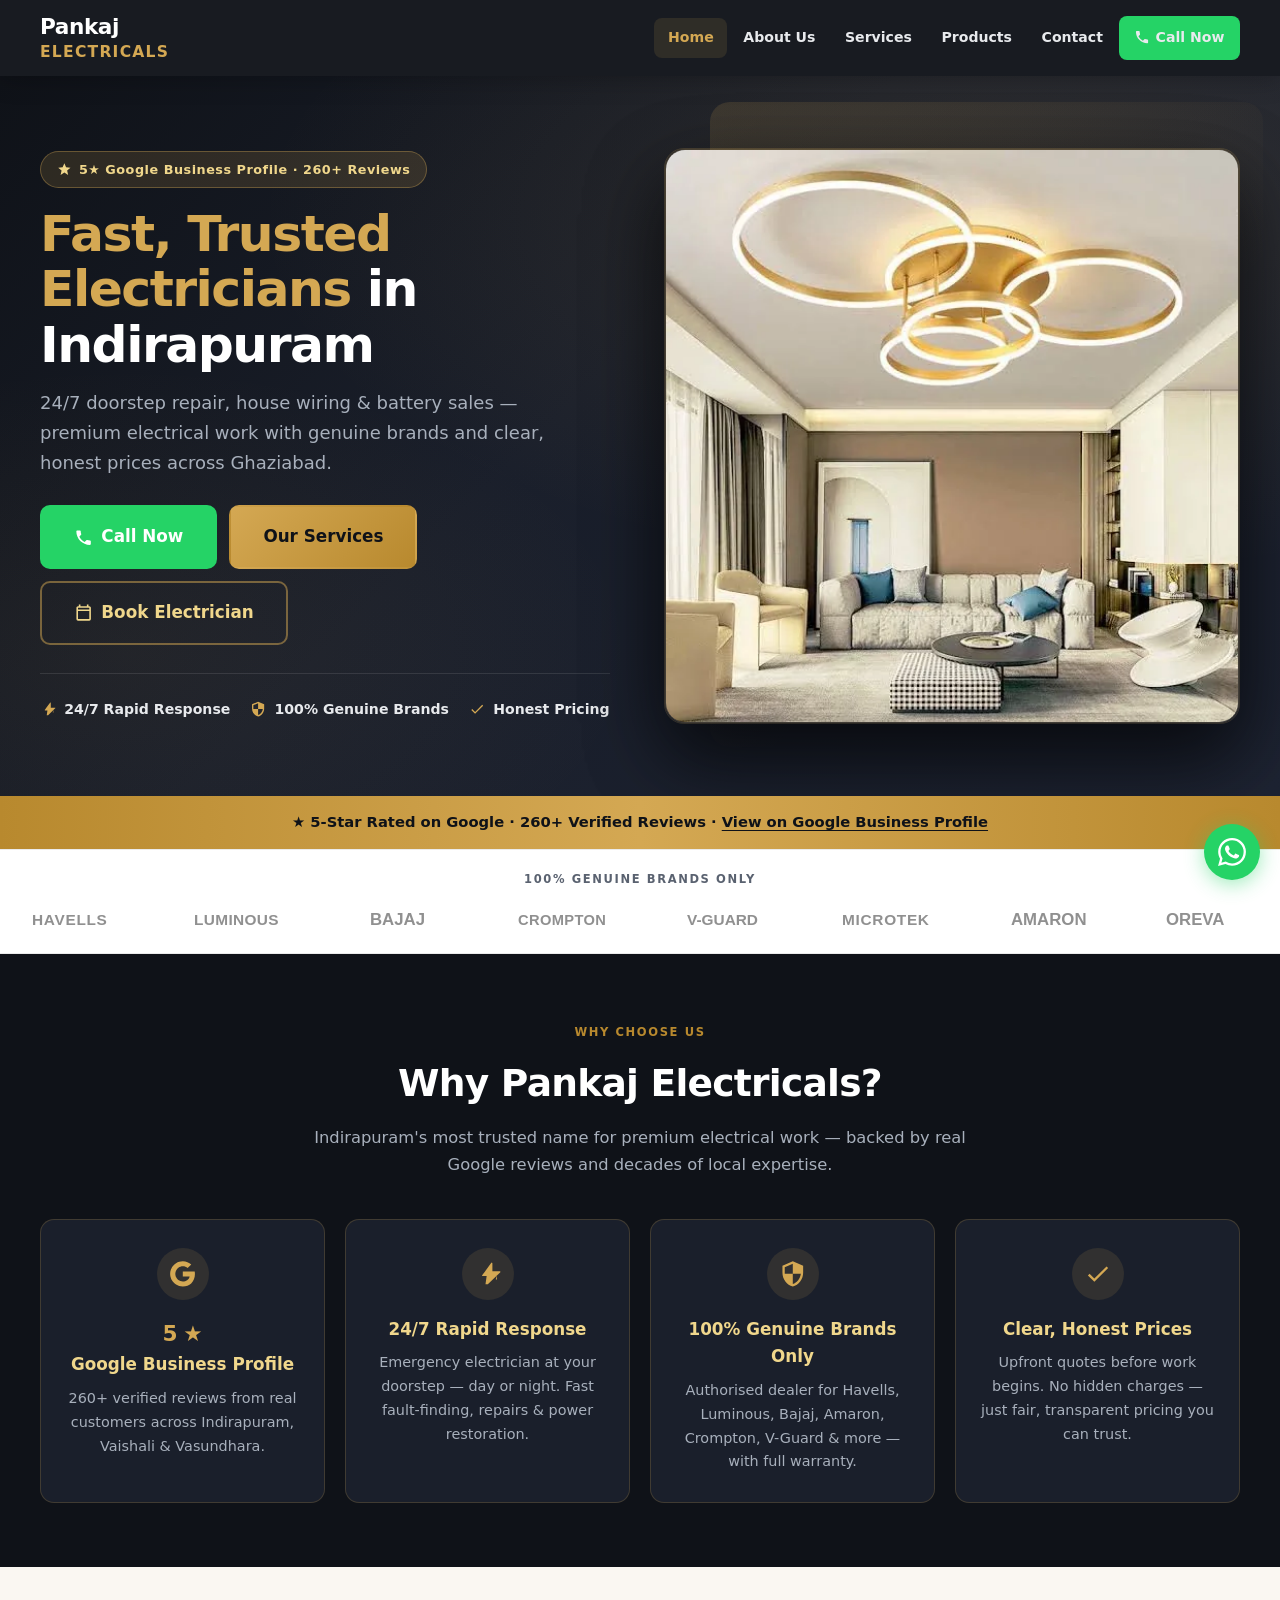
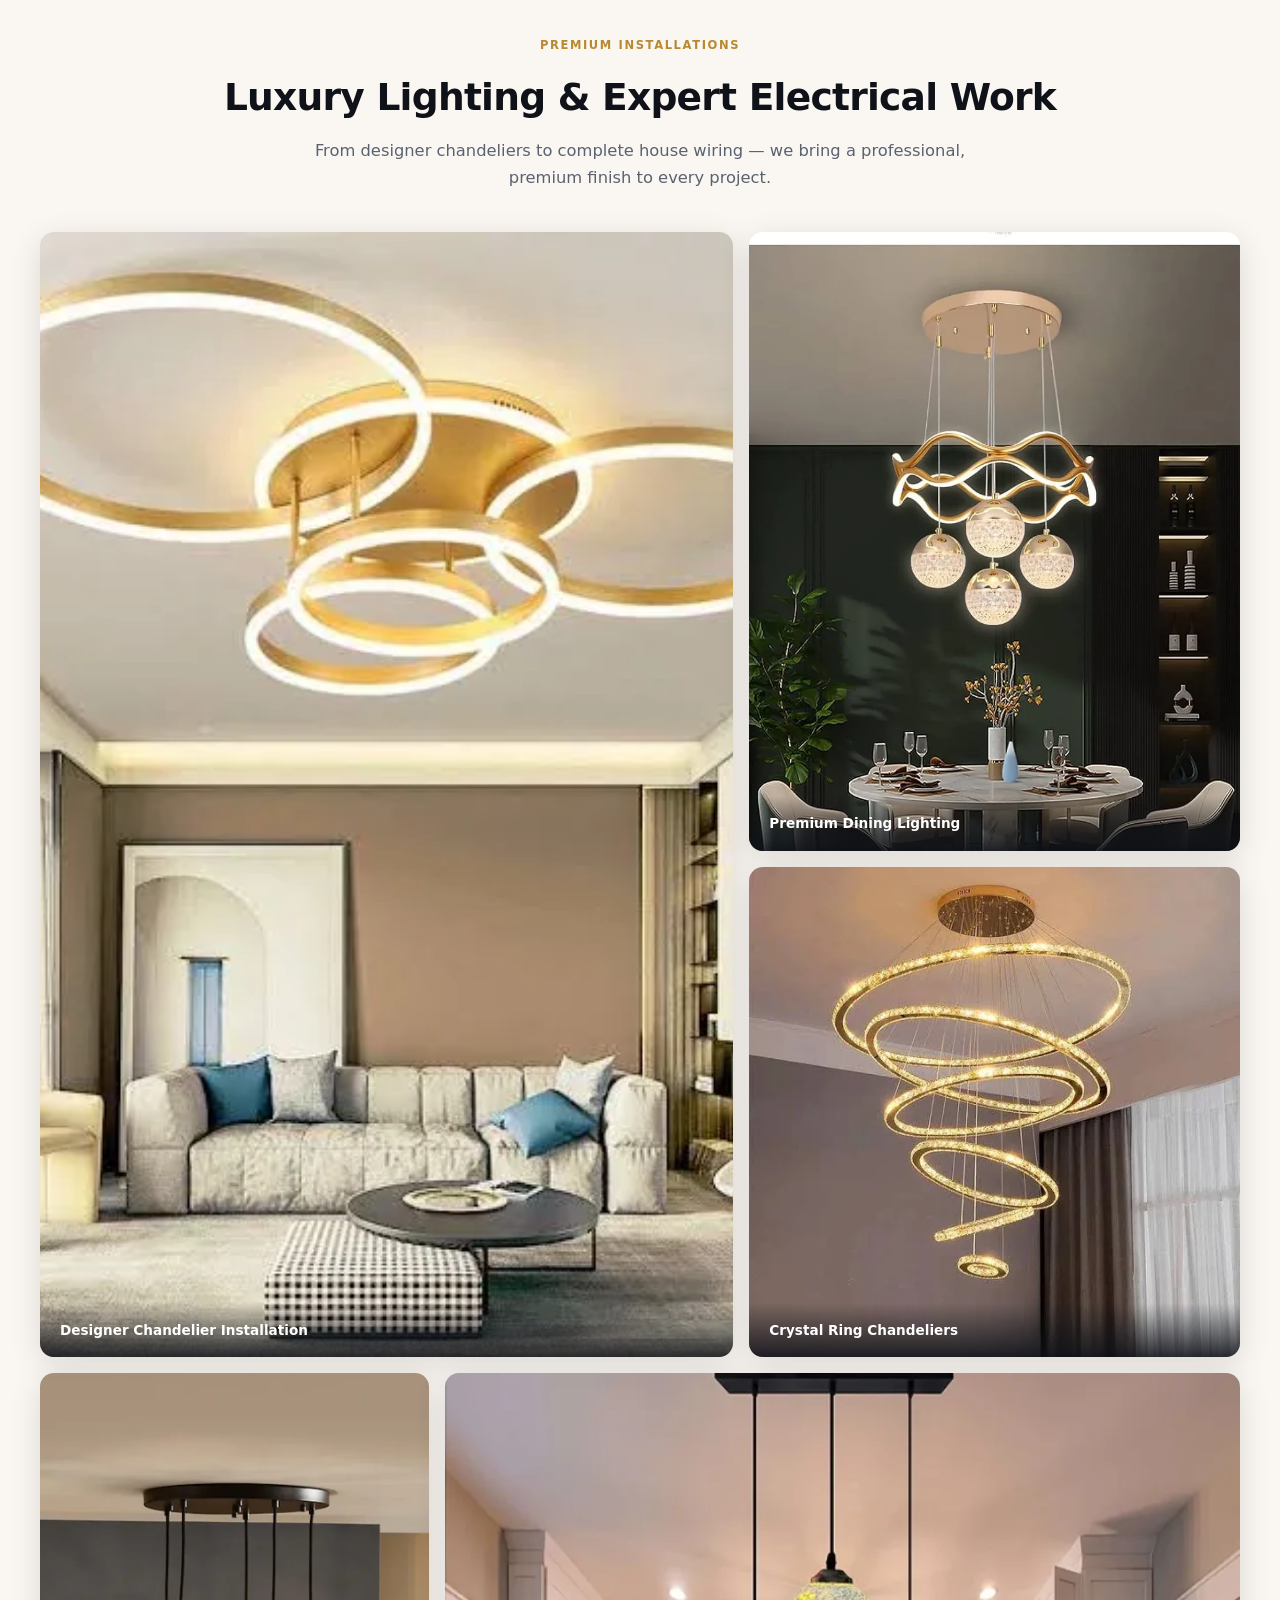
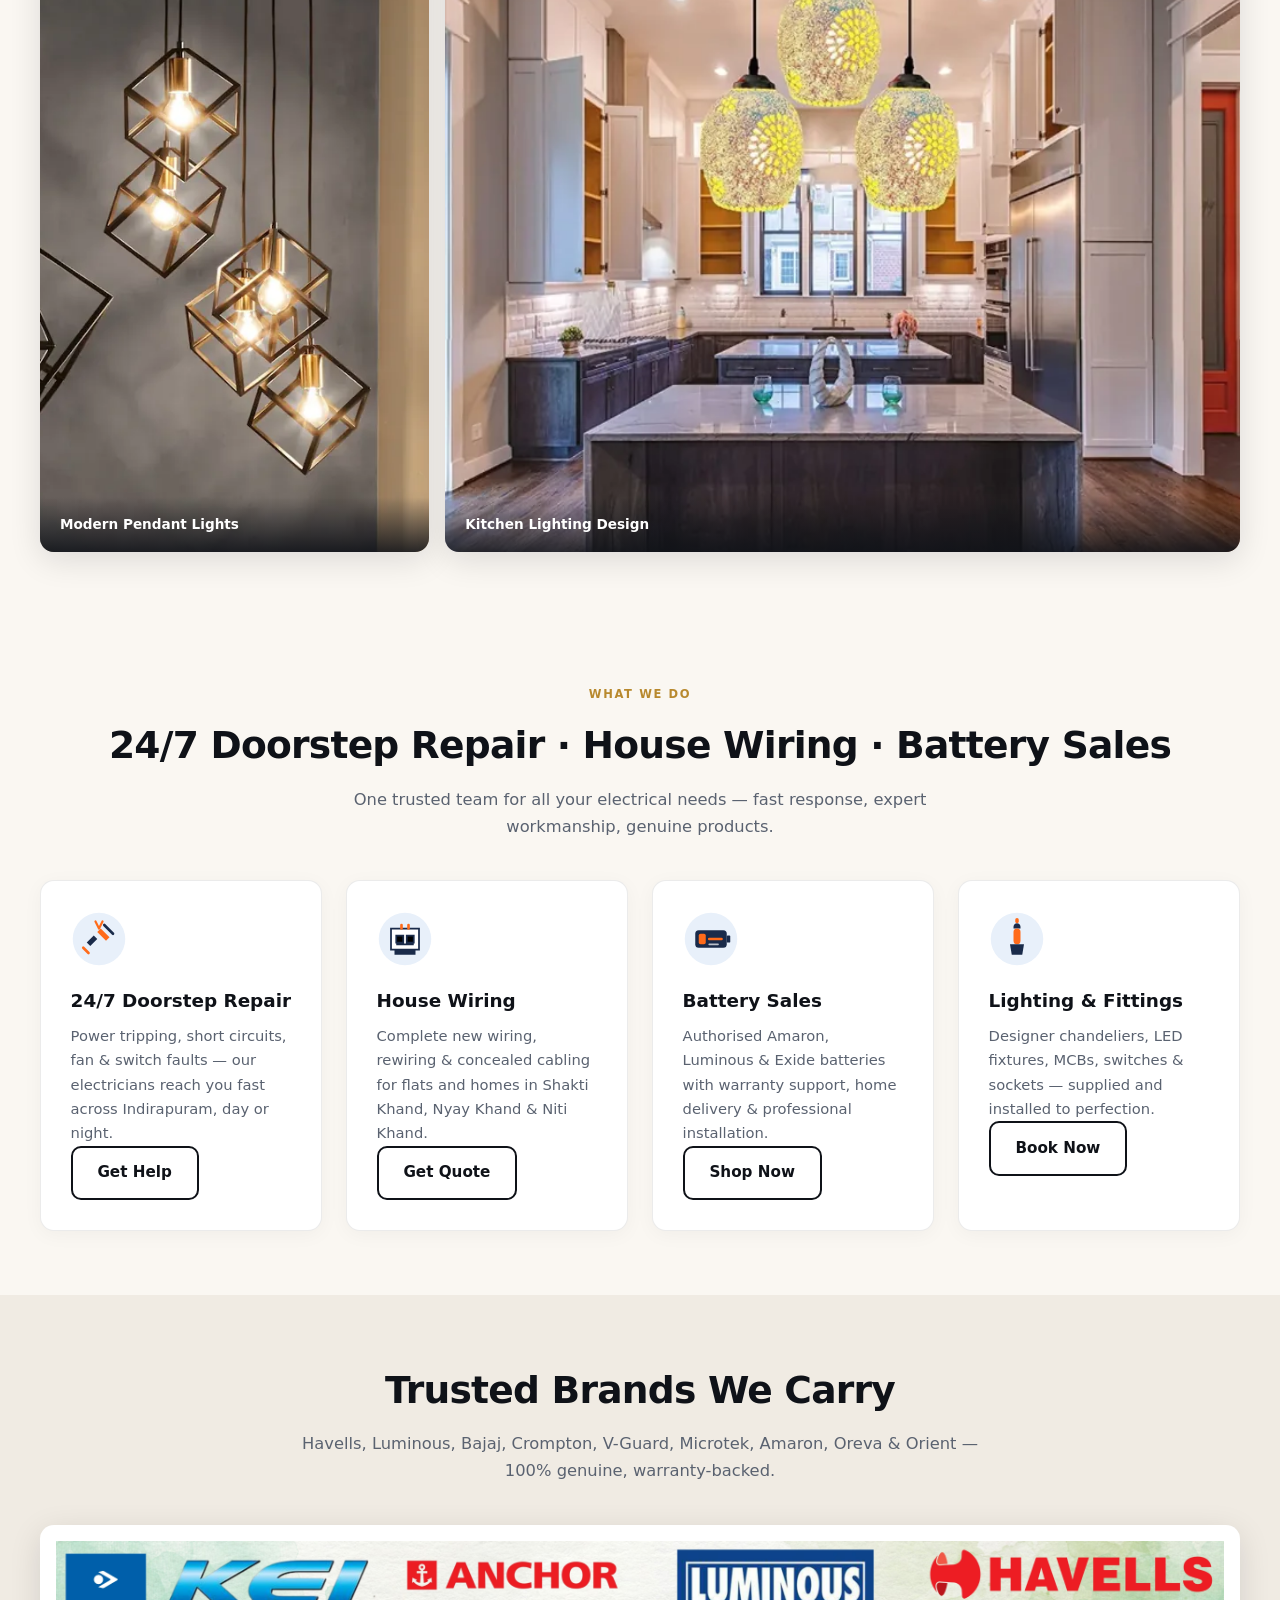
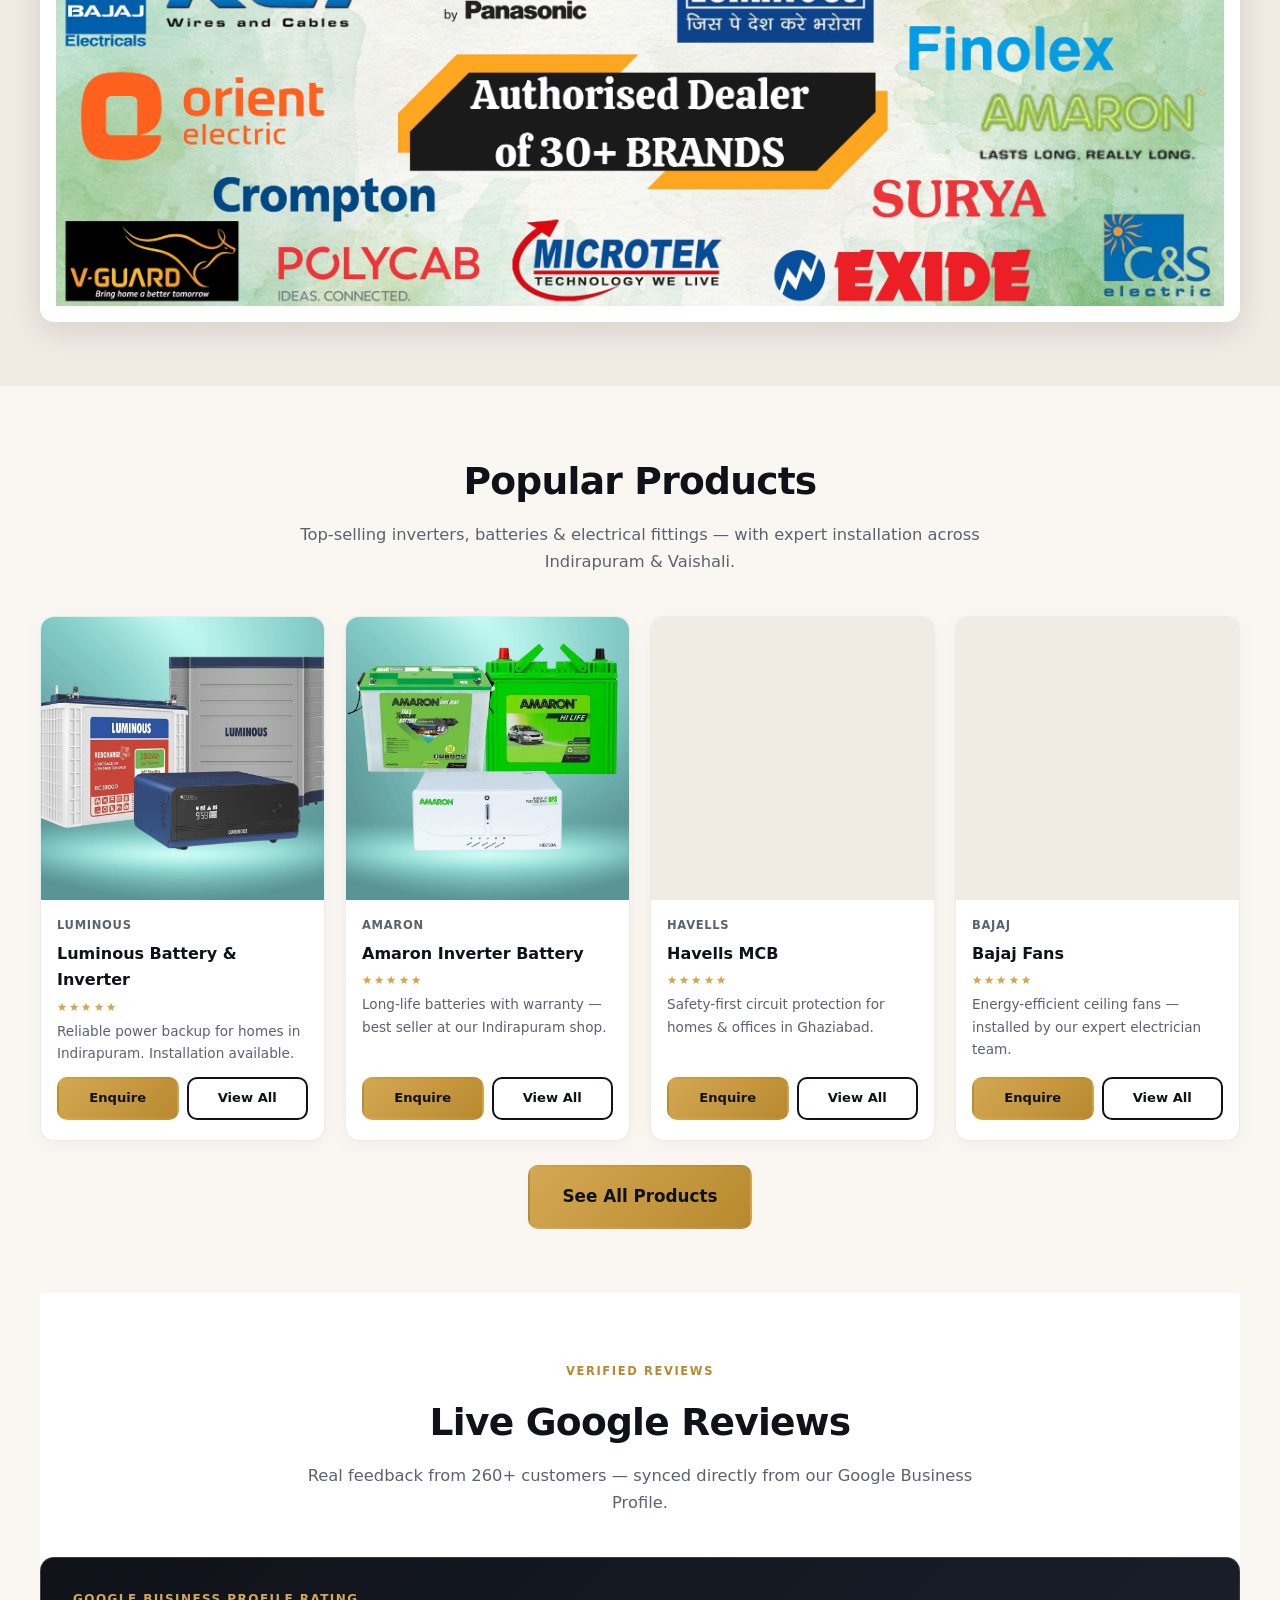
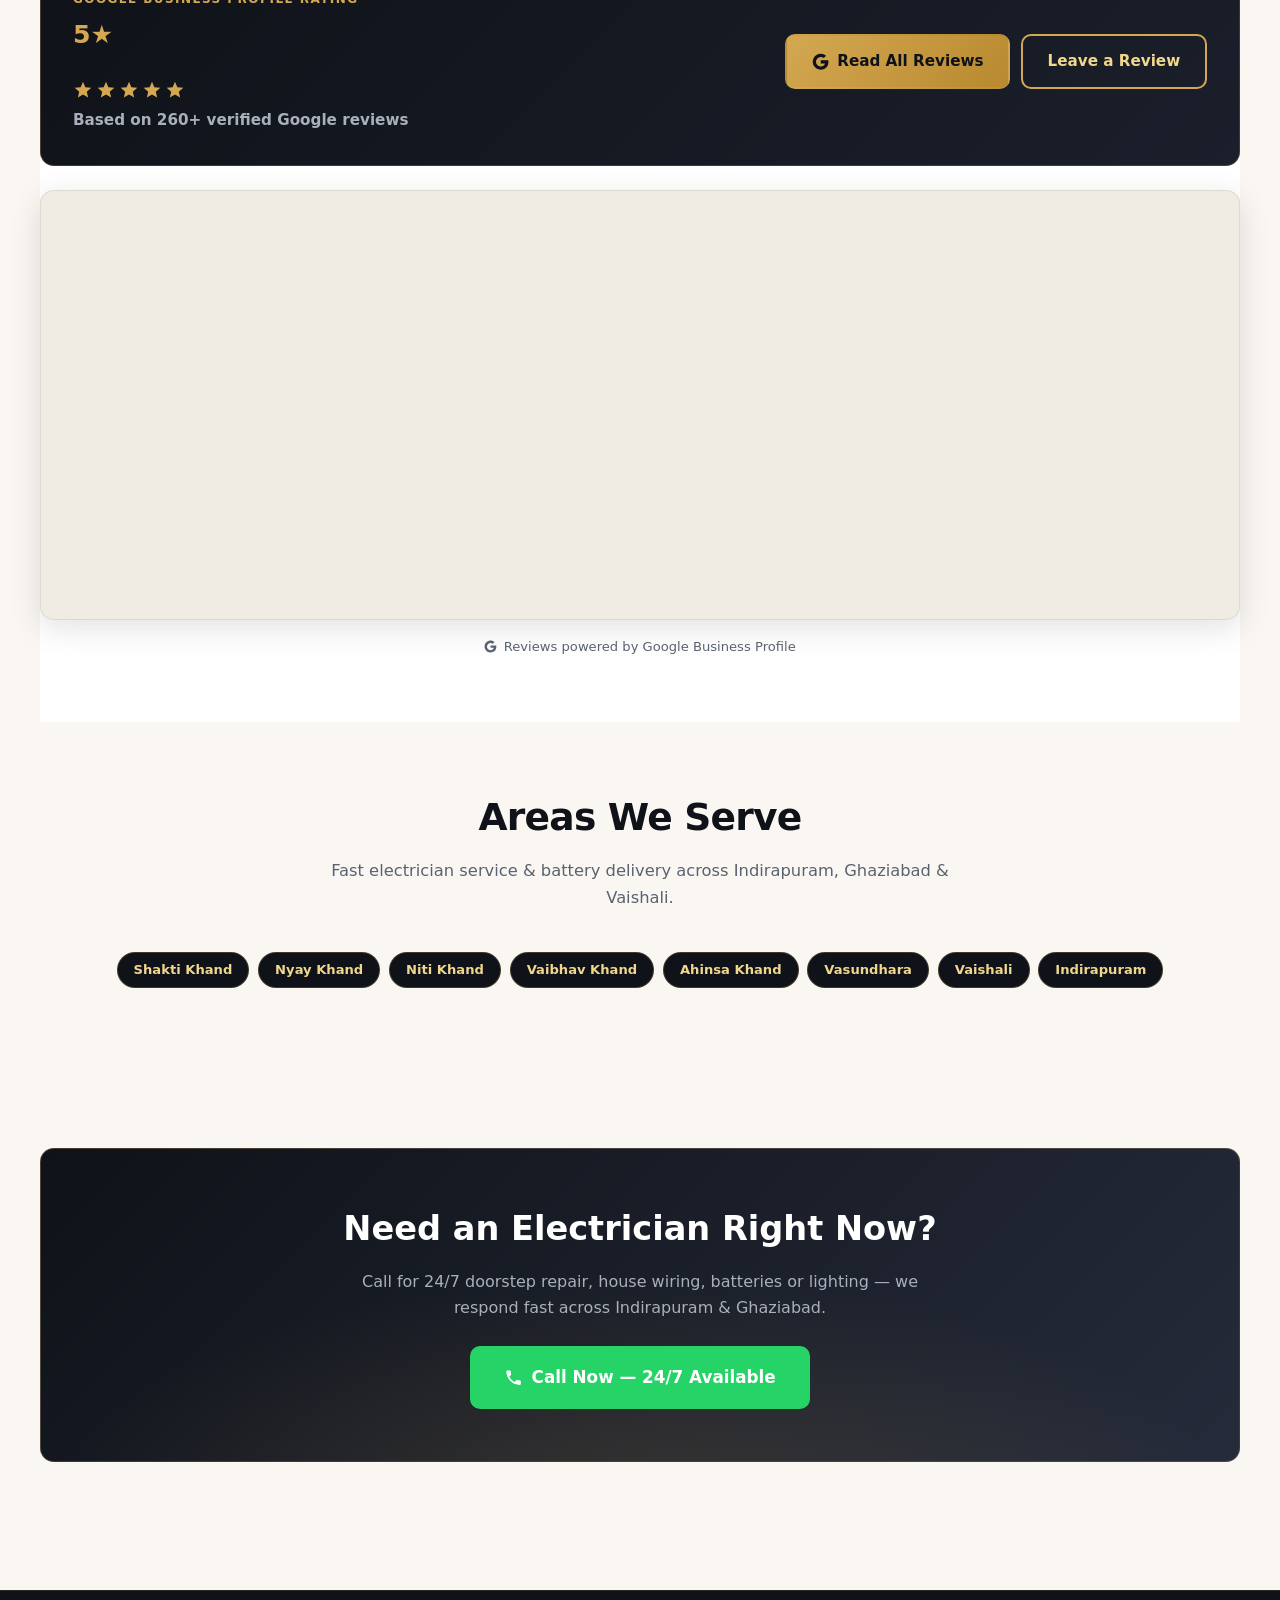
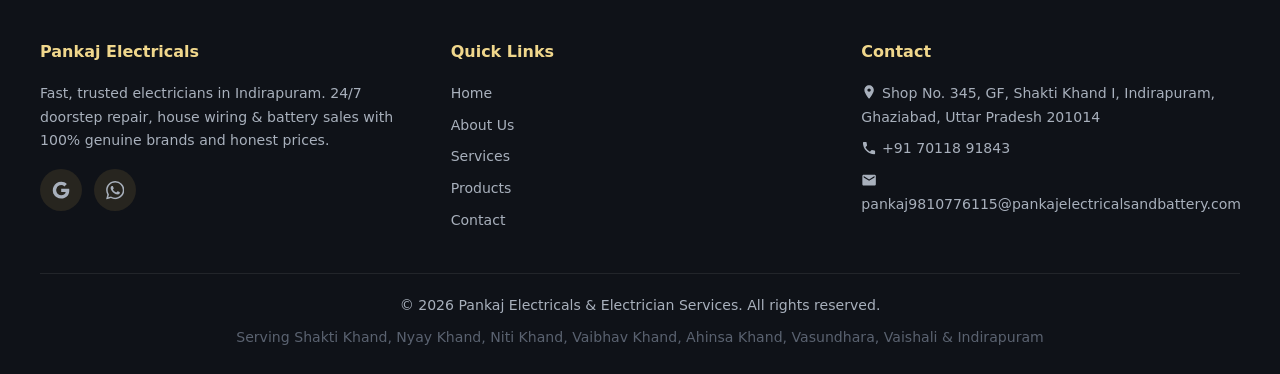
==== commit 52461987: "updated GBP reviews" ====
--- a/index.html
+++ b/index.html
@@ -1,15 +1,16 @@
 <!DOCTYPE html>
 <html lang="en">
 <head>
+  <meta name="google-site-verification" content="o_SO6C9JmEaSoFQ8-cBgGcs0e_X1QHsy2uBUyILA_M4" />
   <meta charset="UTF-8" />
   <meta name="viewport" content="width=device-width, initial-scale=1.0" />
-  <title>Fast Trusted Electricians in Indirapuram | Pankaj Electricals — 24/7 Repair & Battery Sales</title>
-  <meta name="description" content="Pankaj Electricals — fast, trusted electricians in Indirapuram. 24/7 doorstep repair, house wiring & battery sales. 4.9★ Google rating with 241+ reviews. Serving Shakti Khand, Nyay Khand, Niti Khand, Vaibhav Khand, Ahinsa Khand, Vasundhara & Vaishali." />
+  <title>Electrician in Indirapuram | Pankaj Electricals</title>
+  <meta name="description" content="24/7 electrician & inverter battery services in Indirapuram. Fast electrical repair & wiring across Shakti Khand, Niti Khand, Vaishali & Vasundhara." />
   <meta name="keywords" content="electrician Indirapuram, 24/7 electrician Ghaziabad, house wiring Indirapuram, battery shop Indirapuram, Pankaj Electricals, electrician Shakti Khand, electrician Nyay Khand, electrician Vaishali, inverter battery Indirapuram" />
   <meta name="robots" content="index, follow" />
   <link rel="canonical" href="https://pankajelectricalsandbattery.com/" />
-  <meta property="og:title" content="Fast Trusted Electricians in Indirapuram | Pankaj Electricals" />
-  <meta property="og:description" content="24/7 doorstep repair, house wiring & battery sales. 4.9★ on Google with 241+ reviews. Genuine brands, honest prices." />
+  <meta property="og:title" content="Electrician in Indirapuram | 24/7 Electrical Services | Pankaj Electricals" />
+  <meta property="og:description" content="24/7 doorstep repair, house wiring & battery sales. 5★ on Google with 260+ reviews. Genuine brands, honest prices." />
   <meta property="og:type" content="website" />
   <meta property="og:url" content="https://pankajelectricalsandbattery.com/" />
   <meta property="og:locale" content="en_IN" />
@@ -40,8 +41,8 @@
     },
     "aggregateRating": {
       "@type": "AggregateRating",
-      "ratingValue": "4.9",
-      "reviewCount": "241",
+      "ratingValue": "5",
+      "reviewCount": "260",
       "bestRating": "5",
       "worstRating": "1"
     },
@@ -65,7 +66,7 @@
     "sameAs": [
       "https://www.google.com/maps/place/Pankaj+Electricals+and+Electrician+services/@28.647373,77.3599948,17z"
     ],
-    "description": "Fast, trusted electricians in Indirapuram offering 24/7 doorstep repair, house wiring and battery sales. 4.9-star rated on Google with 241+ reviews."
+    "description": "Fast, trusted electricians in Indirapuram offering 24/7 doorstep repair, house wiring and battery sales. 5-star rated on Google with 260+ reviews."
   }
   </script>
 </head>
@@ -110,7 +111,7 @@
     <section id="hero" aria-labelledby="hero-heading">
       <div class="hero-split-inner container">
         <div class="hero-copy">
-          <span class="hero-badge"><svg class="icon" aria-hidden="true"><use href="#icon-star"></use></svg> 4.9★ Google Business Profile · 241+ Reviews</span>
+          <span class="hero-badge"><svg class="icon" aria-hidden="true"><use href="#icon-star"></use></svg> 5★ Google Business Profile · 260+ Reviews</span>
           <h1 id="hero-heading"><span class="gold">Fast, Trusted Electricians</span> in Indirapuram</h1>
           <p>24/7 doorstep repair, house wiring &amp; battery sales — premium electrical work with genuine brands and clear, honest prices across Ghaziabad.</p>
           <div class="hero-actions">
@@ -135,7 +136,7 @@
 
     <div class="trust-bar">
       <div class="container">
-        ★ <span data-rating>4.9</span>-Star Rated on Google · <span data-review-count>241+</span> Verified Reviews ·
+        ★ <span data-rating>5</span>-Star Rated on Google · <span data-review-count>260+</span> Verified Reviews ·
         <a href="https://www.google.com/maps/place/Pankaj+Electricals+and+Electrician+services/@28.647373,77.3599948,17z" data-gbp target="_blank" rel="noopener noreferrer">View on Google Business Profile</a>
       </div>
     </div>
@@ -178,9 +179,9 @@
         <div class="why-grid">
           <article class="why-card">
             <div class="why-card-icon"><svg class="icon" aria-hidden="true"><use href="#icon-google"></use></svg></div>
-            <div class="why-rating-badge"><span data-rating>4.9</span>★</div>
+            <div class="why-rating-badge"><span data-rating>5</span>★</div>
             <h3>Google Business Profile</h3>
-            <p><span data-review-count>241+</span> verified reviews from real customers across Indirapuram, Vaishali &amp; Vasundhara.</p>
+            <p><span data-review-count>260+</span> verified reviews from real customers across Indirapuram, Vaishali &amp; Vasundhara.</p>
           </article>
           <article class="why-card">
             <div class="why-card-icon"><svg class="icon" aria-hidden="true"><use href="#icon-bolt"></use></svg></div>
@@ -389,12 +390,12 @@
       <div class="section-title">
         <span class="section-label">Verified Reviews</span>
         <h2 id="reviews-heading">Live Google Reviews</h2>
-        <p>Real feedback from 241+ customers — synced directly from our Google Business Profile.</p>
+        <p>Real feedback from 260+ customers — synced directly from our Google Business Profile.</p>
       </div>
       <div class="reviews-header">
         <div class="reviews-score">
           <p class="reviews-score-label">Google Business Profile Rating</p>
-          <p class="reviews-score-value"><span data-rating>4.9</span><span>★</span></p>
+          <p class="reviews-score-value"><span data-rating>5</span><span>★</span></p>
           <div class="reviews-stars" aria-hidden="true">
             <svg class="icon"><use href="#icon-star"></use></svg>
             <svg class="icon"><use href="#icon-star"></use></svg>
@@ -402,7 +403,7 @@
             <svg class="icon"><use href="#icon-star"></use></svg>
             <svg class="icon"><use href="#icon-star"></use></svg>
           </div>
-          <p class="reviews-count">Based on <span data-review-count>241+</span> verified Google reviews</p>
+          <p class="reviews-count">Based on <span data-review-count>260+</span> verified Google reviews</p>
         </div>
         <div class="reviews-actions">
           <a href="https://www.google.com/maps/place/Pankaj+Electricals+and+Electrician+services/@28.647373,77.3599948,17z" class="btn btn-primary" data-gbp target="_blank" rel="noopener noreferrer"><svg class="icon" aria-hidden="true"><use href="#icon-google"></use></svg> Read All Reviews</a>
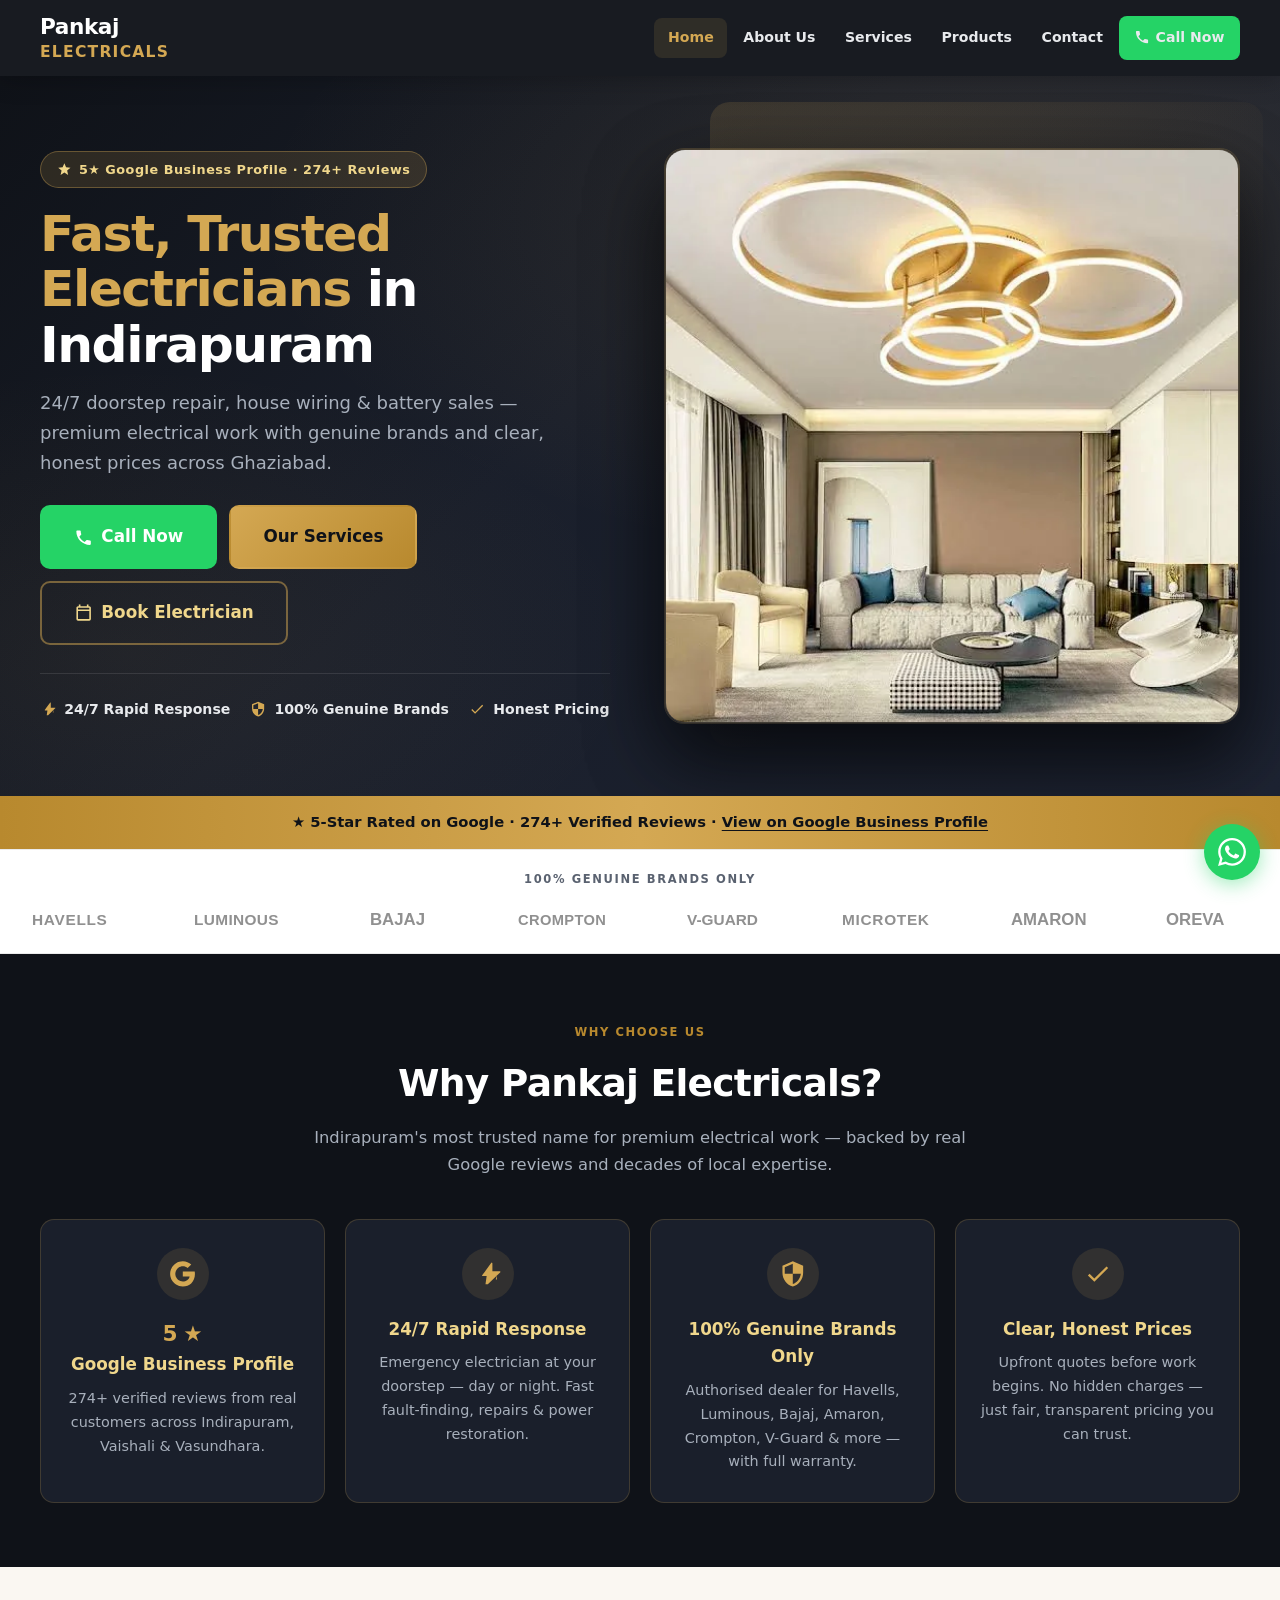
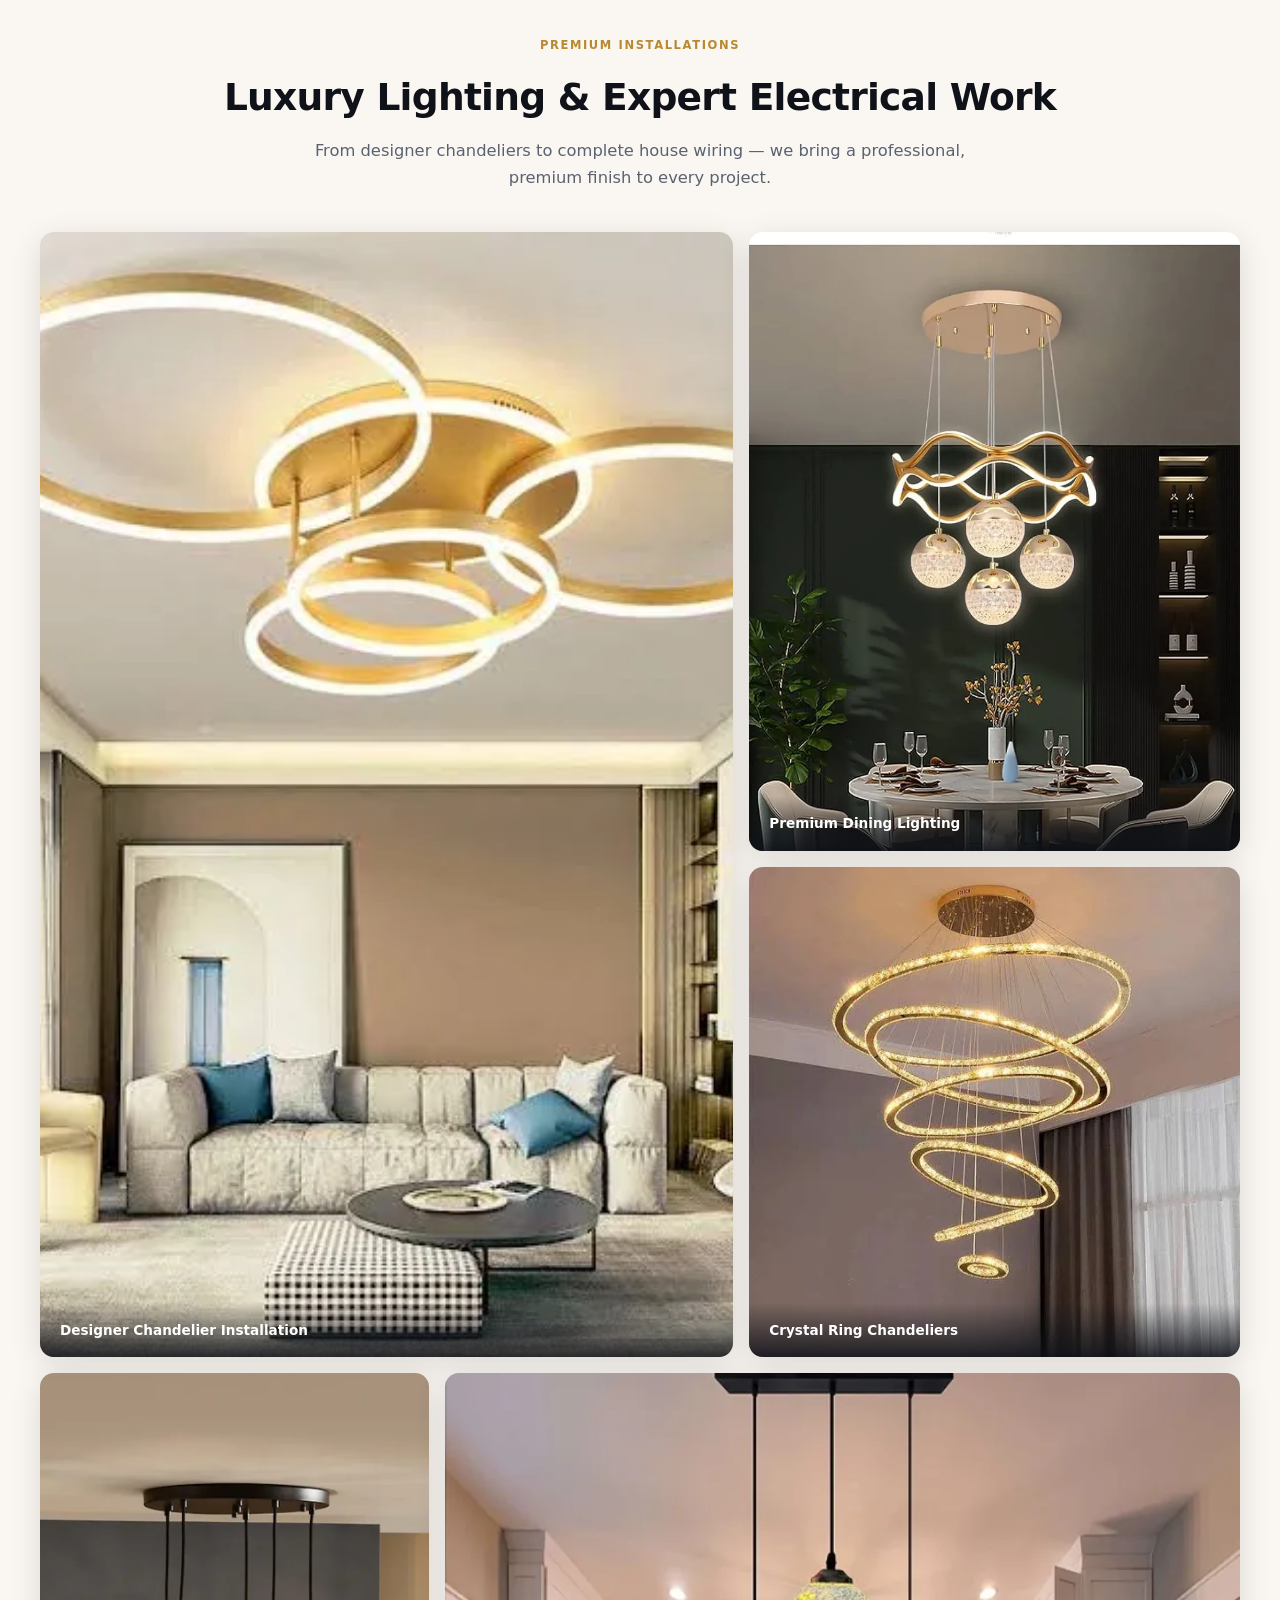
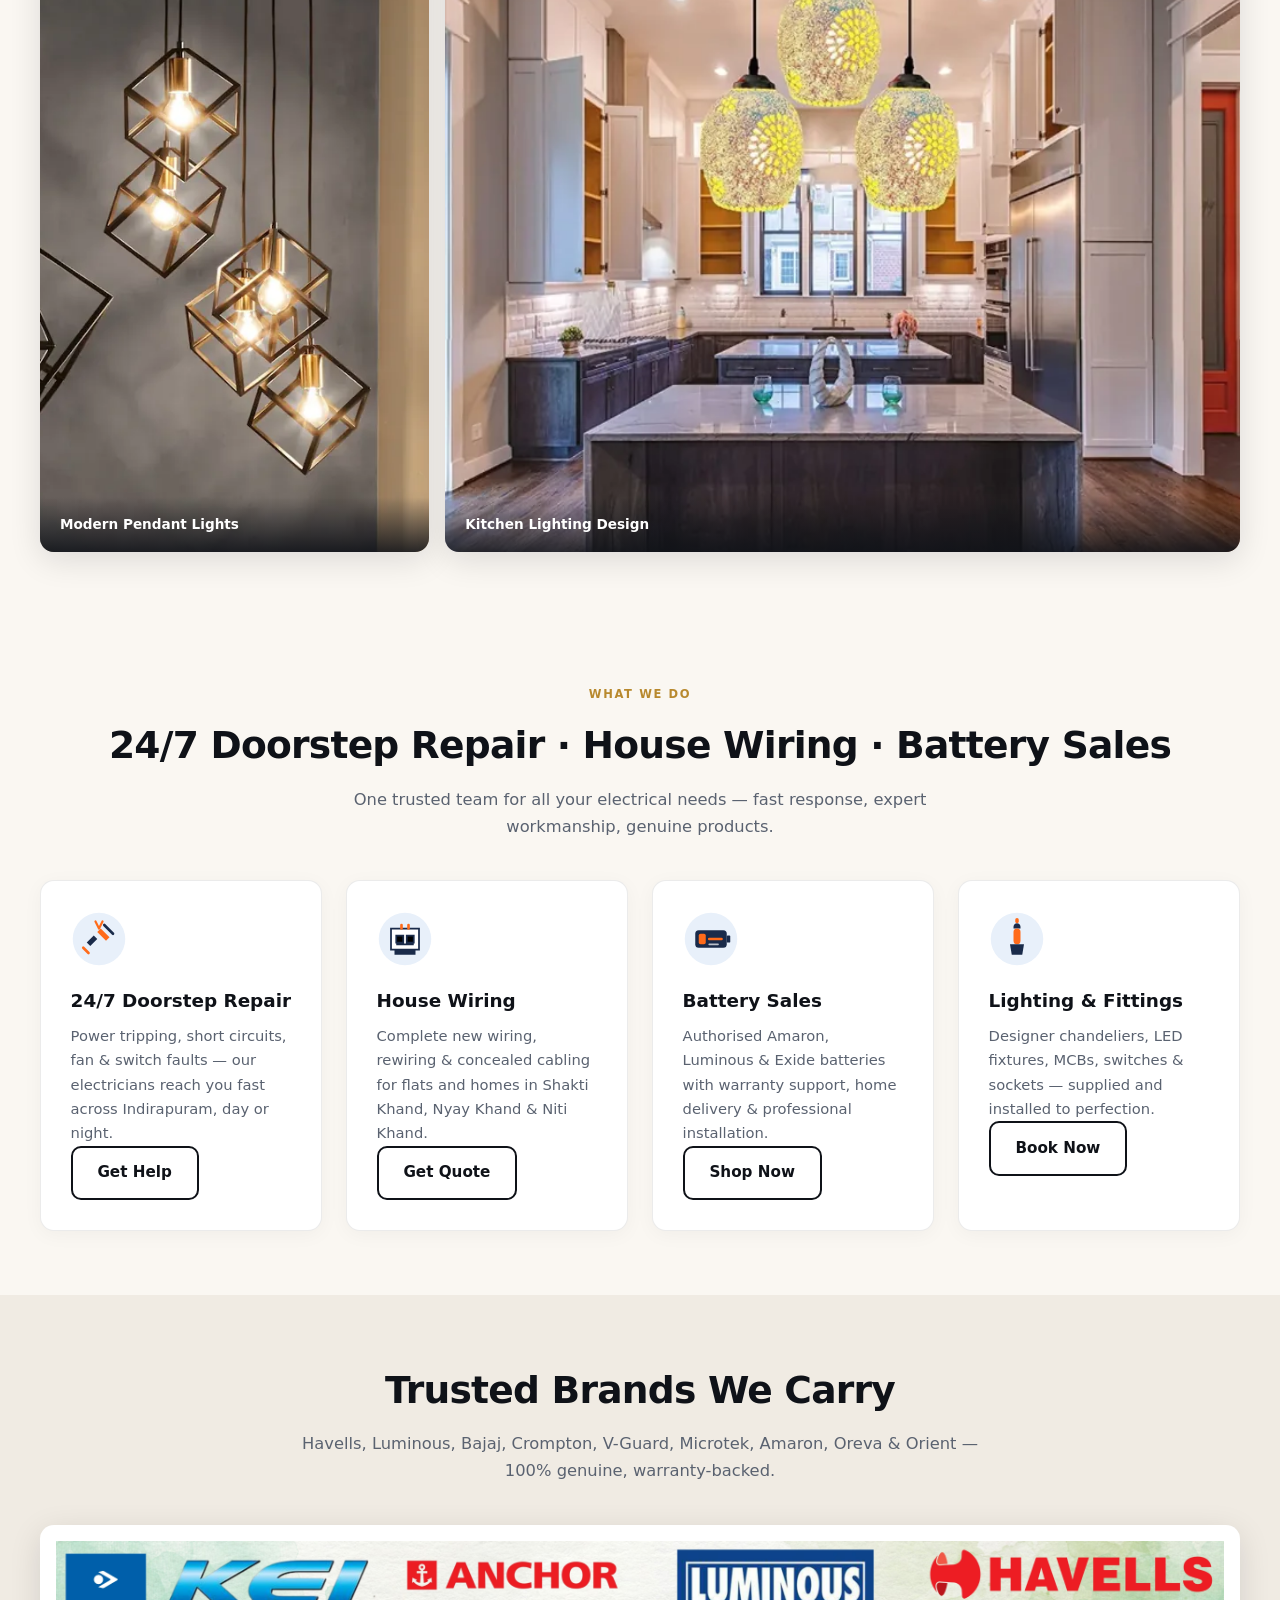
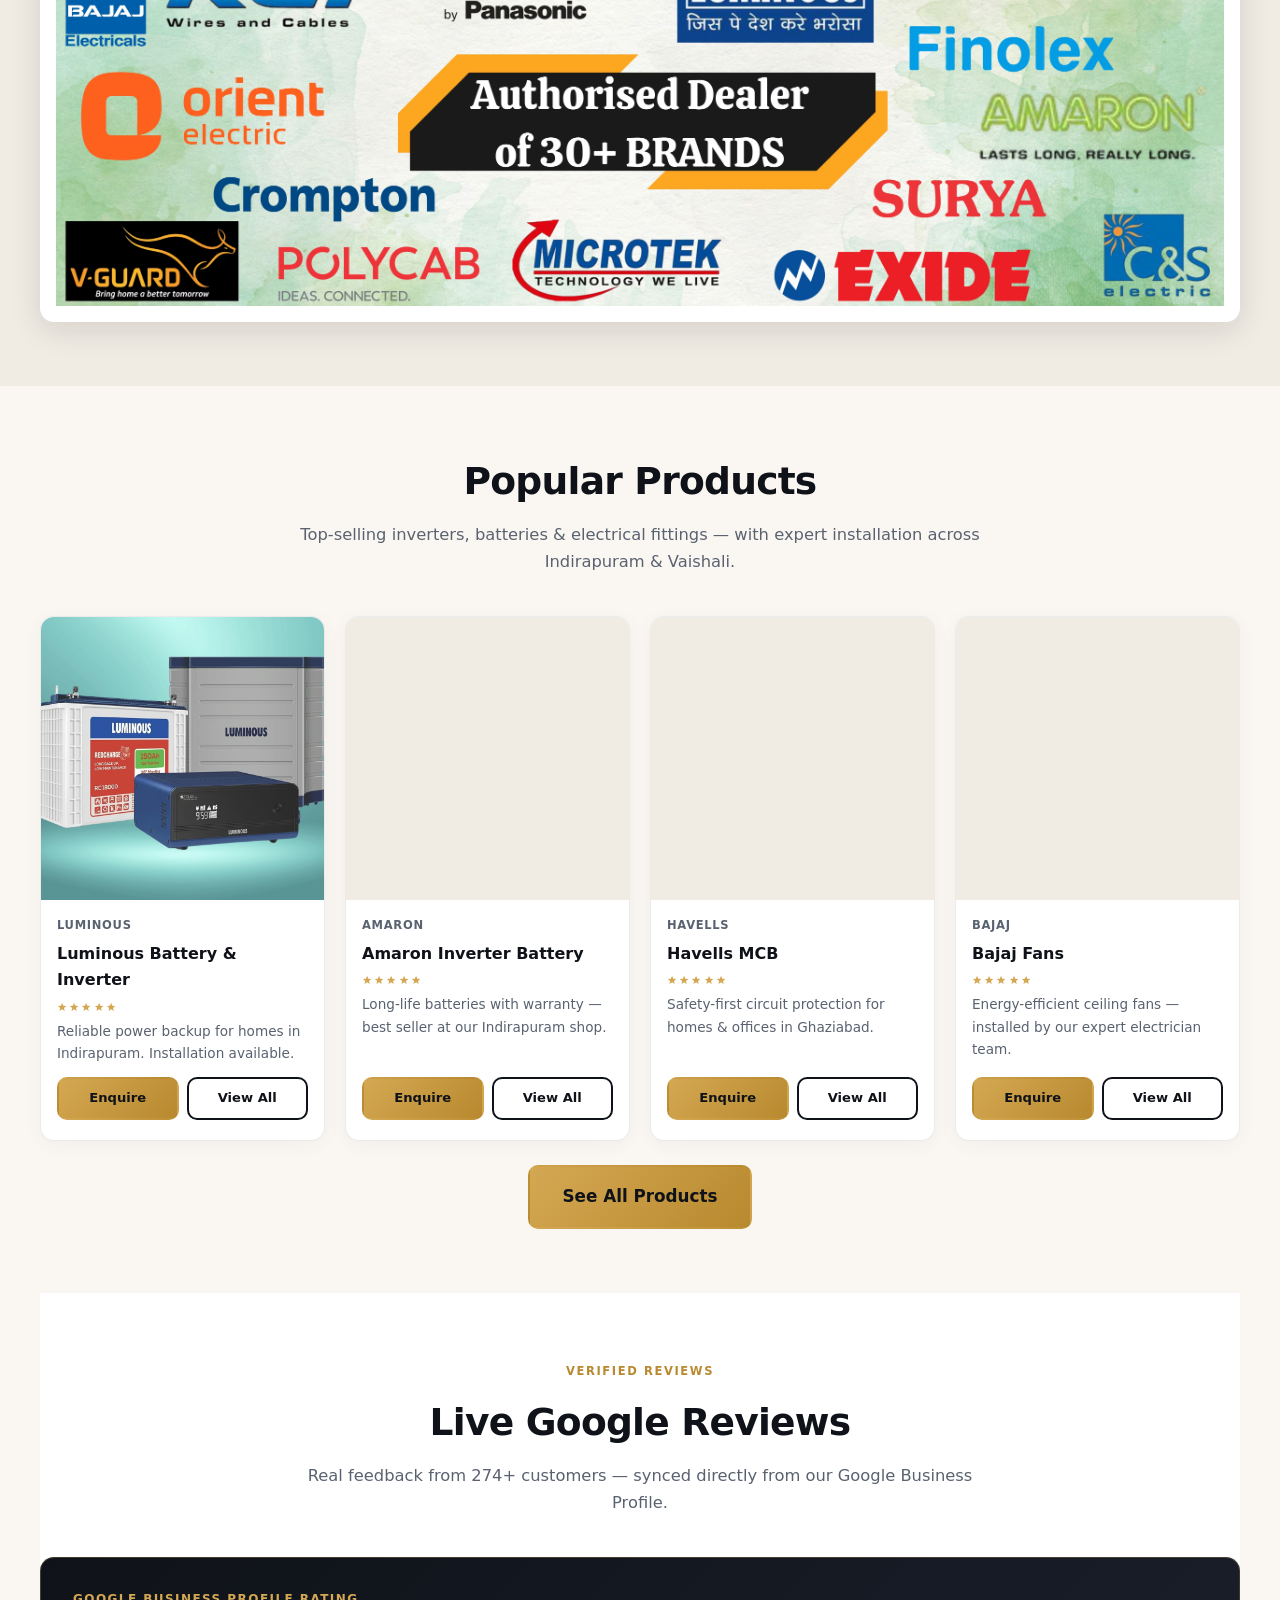
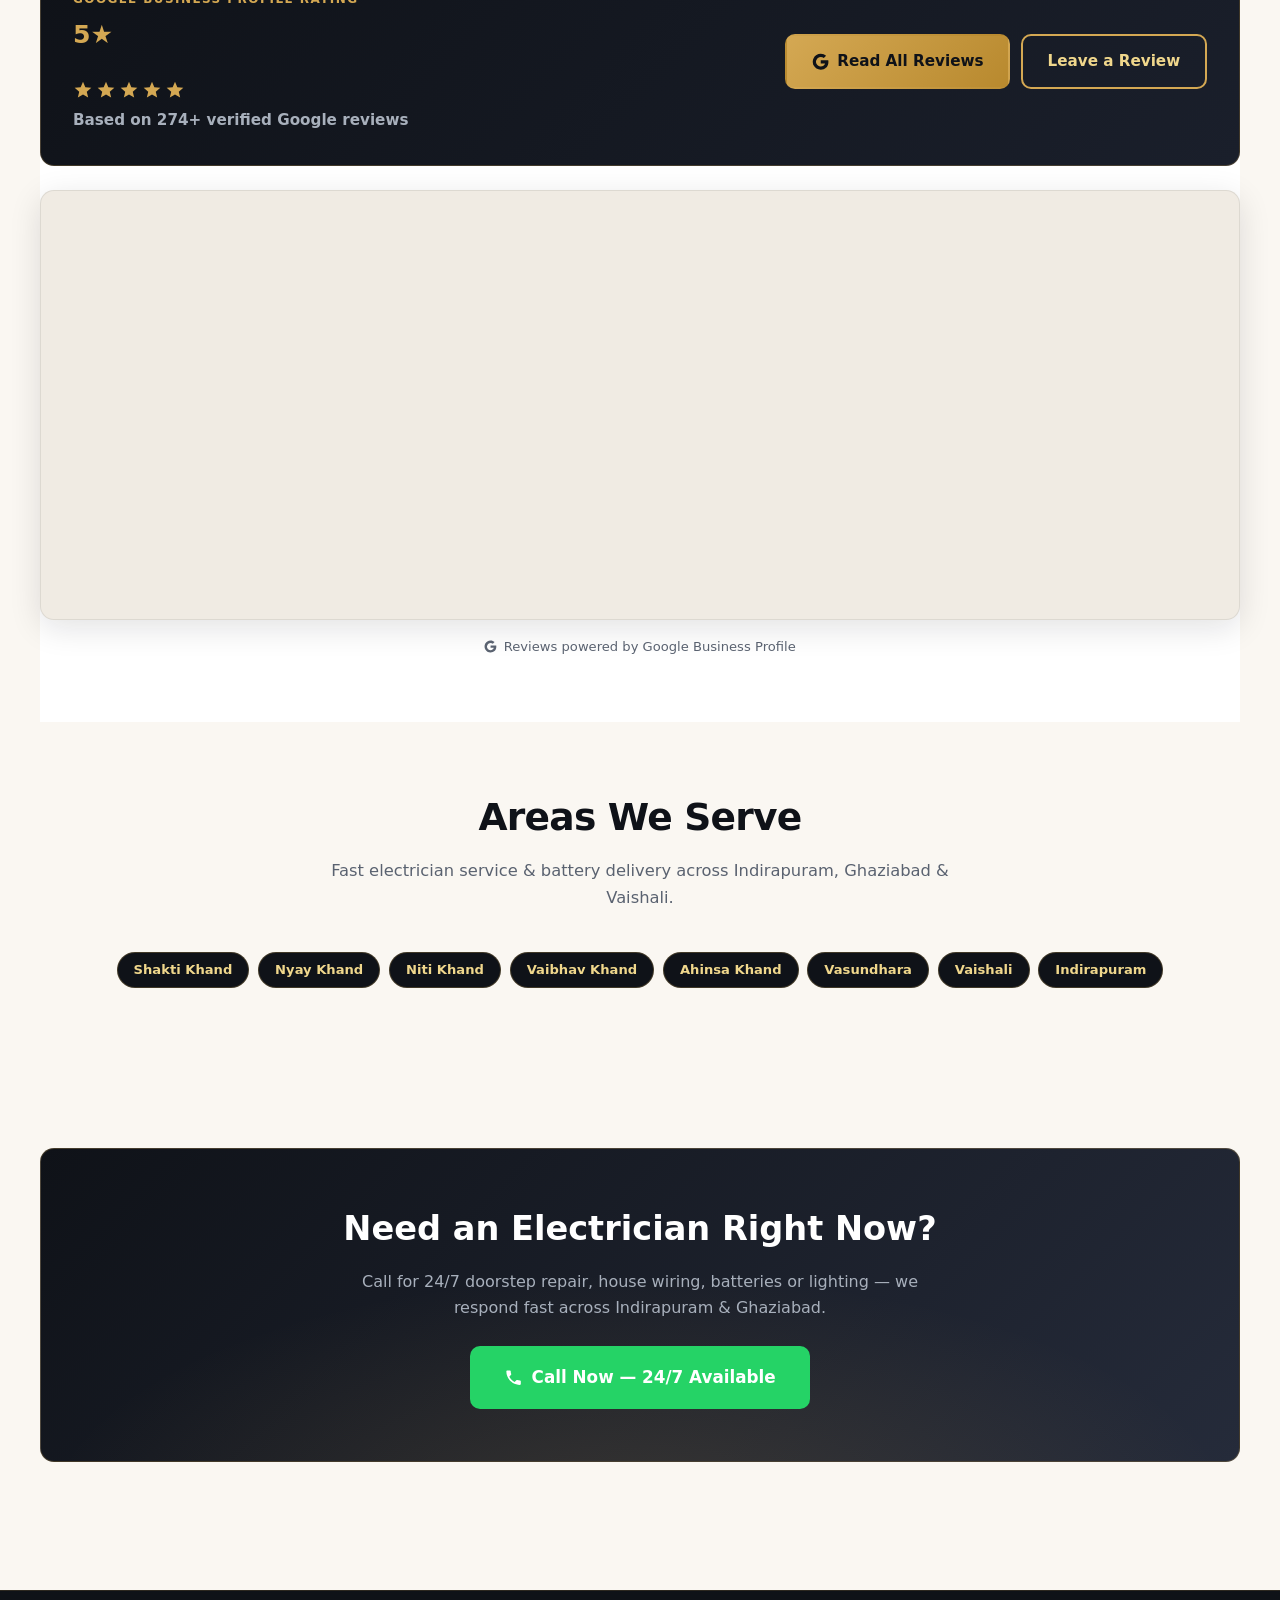
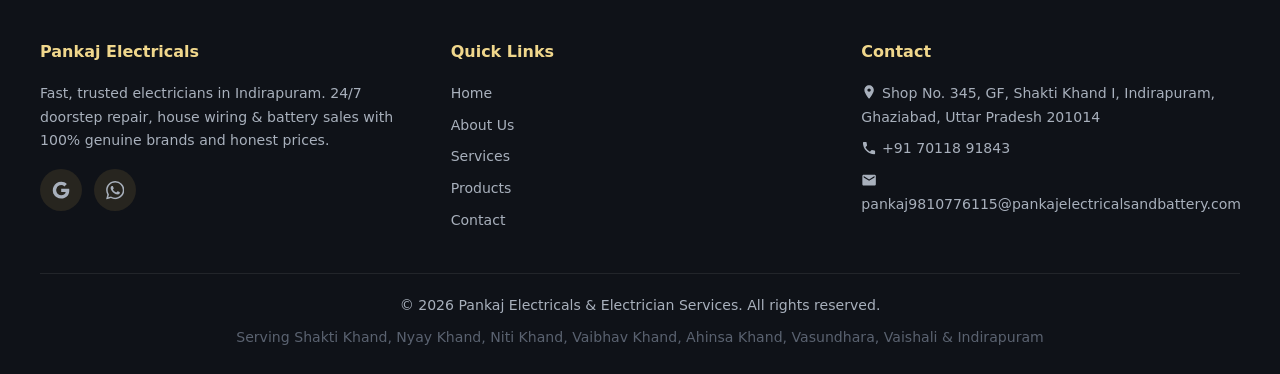
==== commit e0ce7430: "Updating GBP Review Count" ====
--- a/index.html
+++ b/index.html
@@ -10,7 +10,7 @@
   <meta name="robots" content="index, follow" />
   <link rel="canonical" href="https://pankajelectricalsandbattery.com/" />
   <meta property="og:title" content="Electrician in Indirapuram | 24/7 Electrical Services | Pankaj Electricals" />
-  <meta property="og:description" content="24/7 doorstep repair, house wiring & battery sales. 5★ on Google with 260+ reviews. Genuine brands, honest prices." />
+  <meta property="og:description" content="24/7 doorstep repair, house wiring & battery sales. 5★ on Google with 274+ reviews. Genuine brands, honest prices." />
   <meta property="og:type" content="website" />
   <meta property="og:url" content="https://pankajelectricalsandbattery.com/" />
   <meta property="og:locale" content="en_IN" />
@@ -42,7 +42,7 @@
     "aggregateRating": {
       "@type": "AggregateRating",
       "ratingValue": "5",
-      "reviewCount": "260",
+      "reviewCount": "274",
       "bestRating": "5",
       "worstRating": "1"
     },
@@ -66,7 +66,7 @@
     "sameAs": [
       "https://www.google.com/maps/place/Pankaj+Electricals+and+Electrician+services/@28.647373,77.3599948,17z"
     ],
-    "description": "Fast, trusted electricians in Indirapuram offering 24/7 doorstep repair, house wiring and battery sales. 5-star rated on Google with 260+ reviews."
+    "description": "Fast, trusted electricians in Indirapuram offering 24/7 doorstep repair, house wiring and battery sales. 5-star rated on Google with 274+ reviews."
   }
   </script>
 </head>
@@ -111,7 +111,7 @@
     <section id="hero" aria-labelledby="hero-heading">
       <div class="hero-split-inner container">
         <div class="hero-copy">
-          <span class="hero-badge"><svg class="icon" aria-hidden="true"><use href="#icon-star"></use></svg> 5★ Google Business Profile · 260+ Reviews</span>
+          <span class="hero-badge"><svg class="icon" aria-hidden="true"><use href="#icon-star"></use></svg> 5★ Google Business Profile · 274+ Reviews</span>
           <h1 id="hero-heading"><span class="gold">Fast, Trusted Electricians</span> in Indirapuram</h1>
           <p>24/7 doorstep repair, house wiring &amp; battery sales — premium electrical work with genuine brands and clear, honest prices across Ghaziabad.</p>
           <div class="hero-actions">
@@ -136,7 +136,7 @@
 
     <div class="trust-bar">
       <div class="container">
-        ★ <span data-rating>5</span>-Star Rated on Google · <span data-review-count>260+</span> Verified Reviews ·
+        ★ <span data-rating>5</span>-Star Rated on Google · <span data-review-count>274+</span> Verified Reviews ·
         <a href="https://www.google.com/maps/place/Pankaj+Electricals+and+Electrician+services/@28.647373,77.3599948,17z" data-gbp target="_blank" rel="noopener noreferrer">View on Google Business Profile</a>
       </div>
     </div>
@@ -181,7 +181,7 @@
             <div class="why-card-icon"><svg class="icon" aria-hidden="true"><use href="#icon-google"></use></svg></div>
             <div class="why-rating-badge"><span data-rating>5</span>★</div>
             <h3>Google Business Profile</h3>
-            <p><span data-review-count>260+</span> verified reviews from real customers across Indirapuram, Vaishali &amp; Vasundhara.</p>
+            <p><span data-review-count>274+</span> verified reviews from real customers across Indirapuram, Vaishali &amp; Vasundhara.</p>
           </article>
           <article class="why-card">
             <div class="why-card-icon"><svg class="icon" aria-hidden="true"><use href="#icon-bolt"></use></svg></div>
@@ -390,7 +390,7 @@
       <div class="section-title">
         <span class="section-label">Verified Reviews</span>
         <h2 id="reviews-heading">Live Google Reviews</h2>
-        <p>Real feedback from 260+ customers — synced directly from our Google Business Profile.</p>
+        <p>Real feedback from 274+ customers — synced directly from our Google Business Profile.</p>
       </div>
       <div class="reviews-header">
         <div class="reviews-score">
@@ -403,7 +403,7 @@
             <svg class="icon"><use href="#icon-star"></use></svg>
             <svg class="icon"><use href="#icon-star"></use></svg>
           </div>
-          <p class="reviews-count">Based on <span data-review-count>260+</span> verified Google reviews</p>
+          <p class="reviews-count">Based on <span data-review-count>274+</span> verified Google reviews</p>
         </div>
         <div class="reviews-actions">
           <a href="https://www.google.com/maps/place/Pankaj+Electricals+and+Electrician+services/@28.647373,77.3599948,17z" class="btn btn-primary" data-gbp target="_blank" rel="noopener noreferrer"><svg class="icon" aria-hidden="true"><use href="#icon-google"></use></svg> Read All Reviews</a>
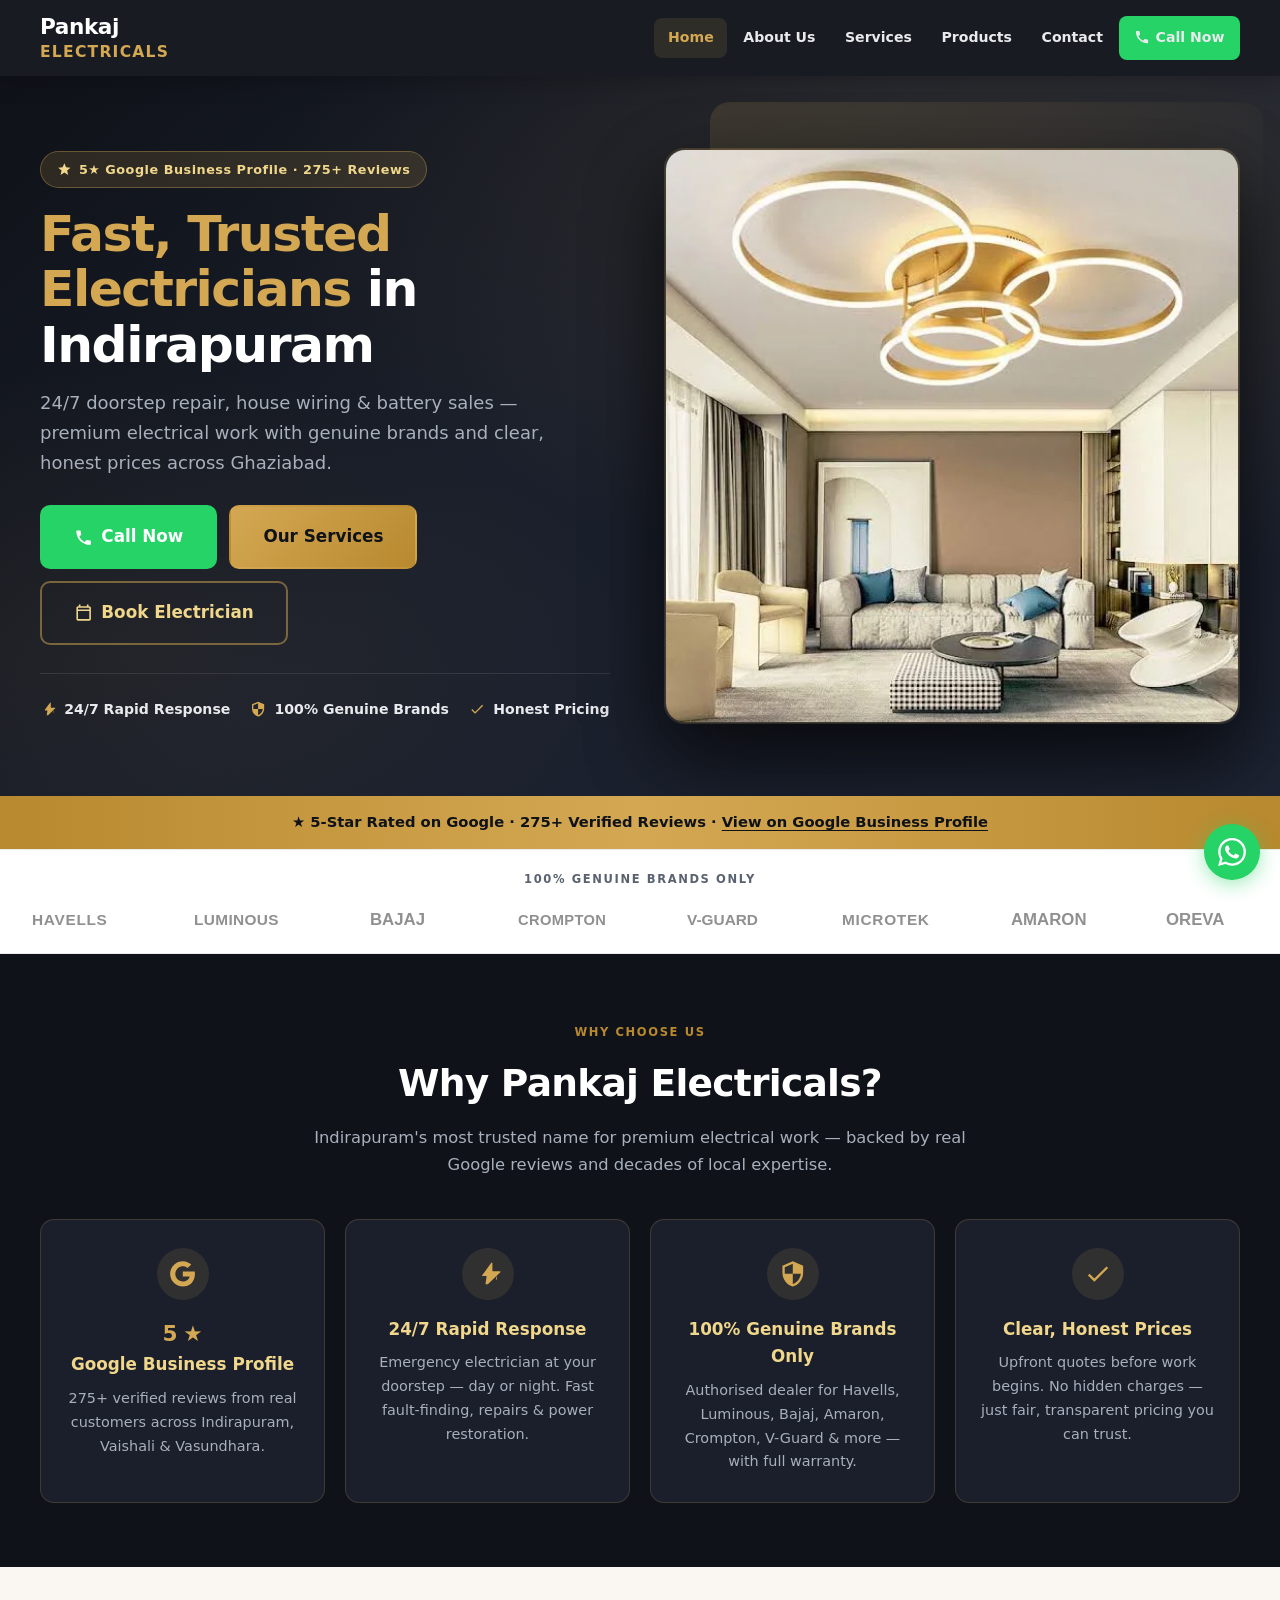
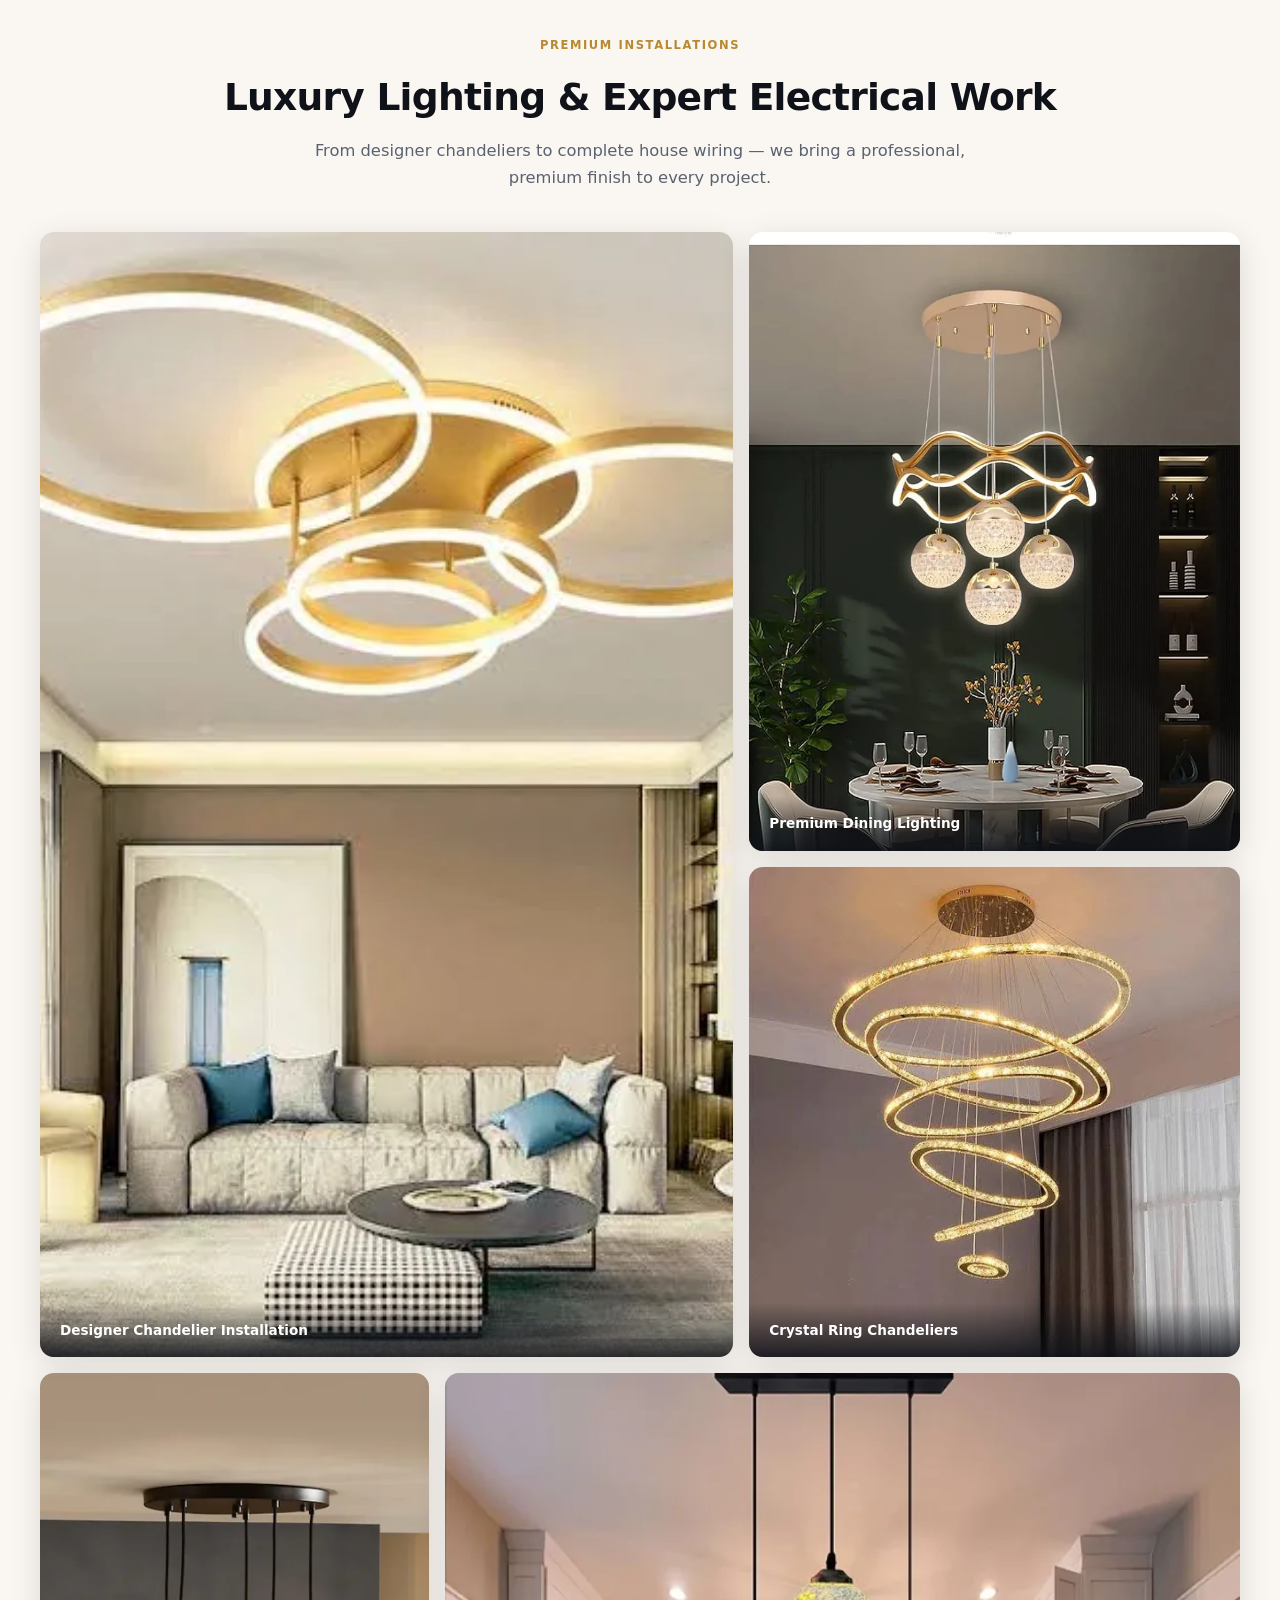
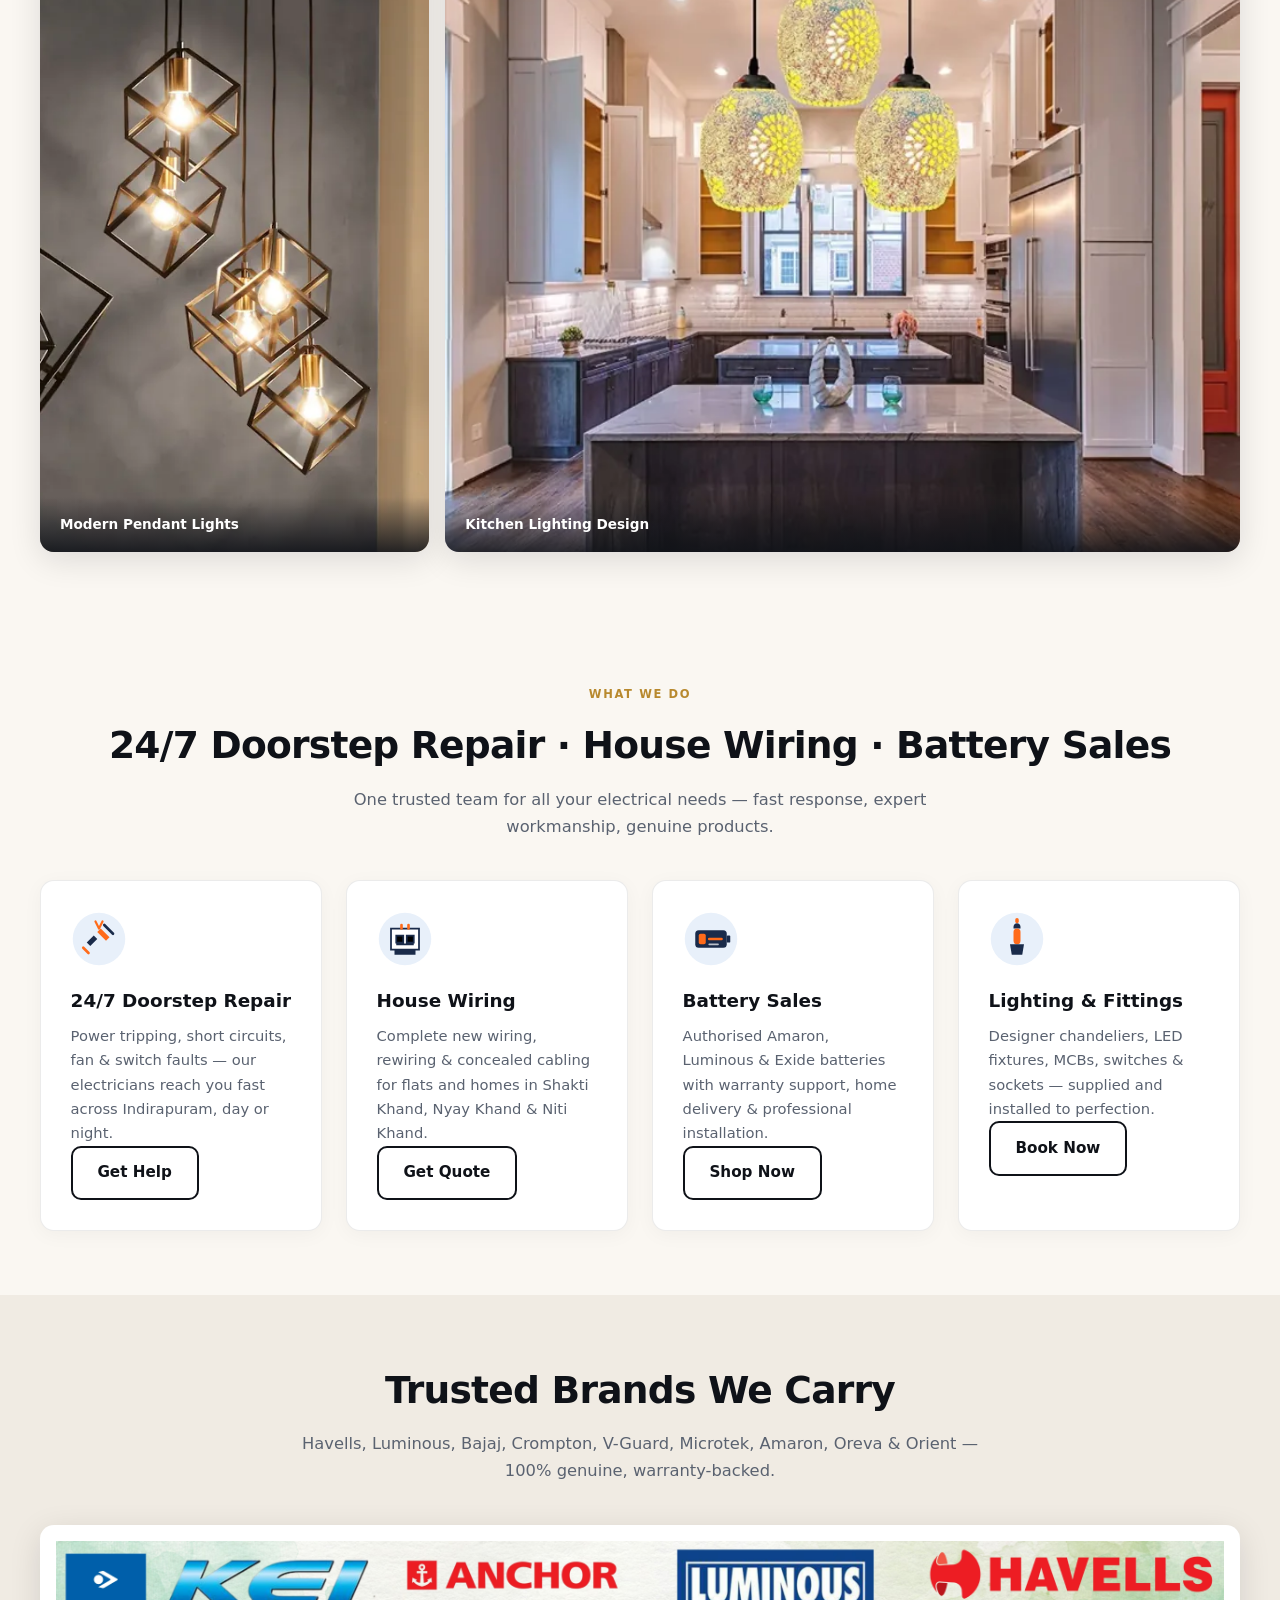
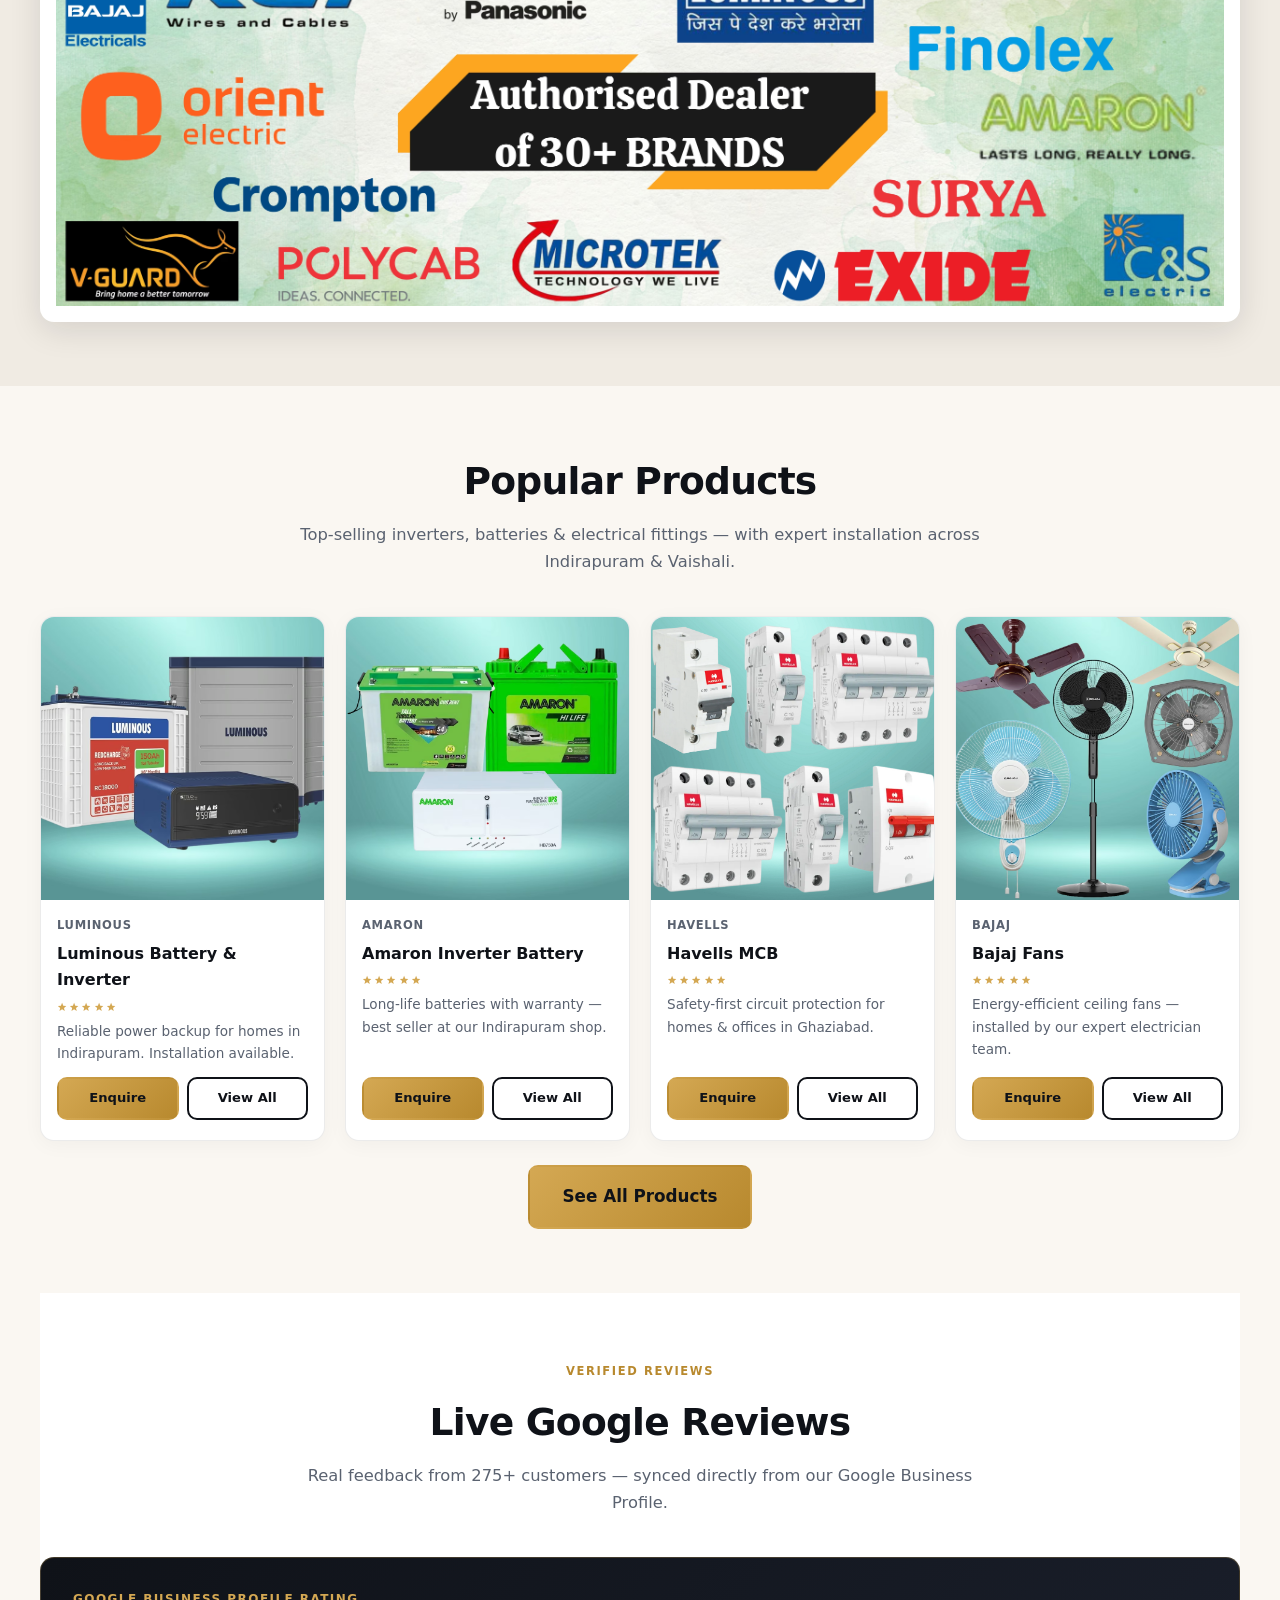
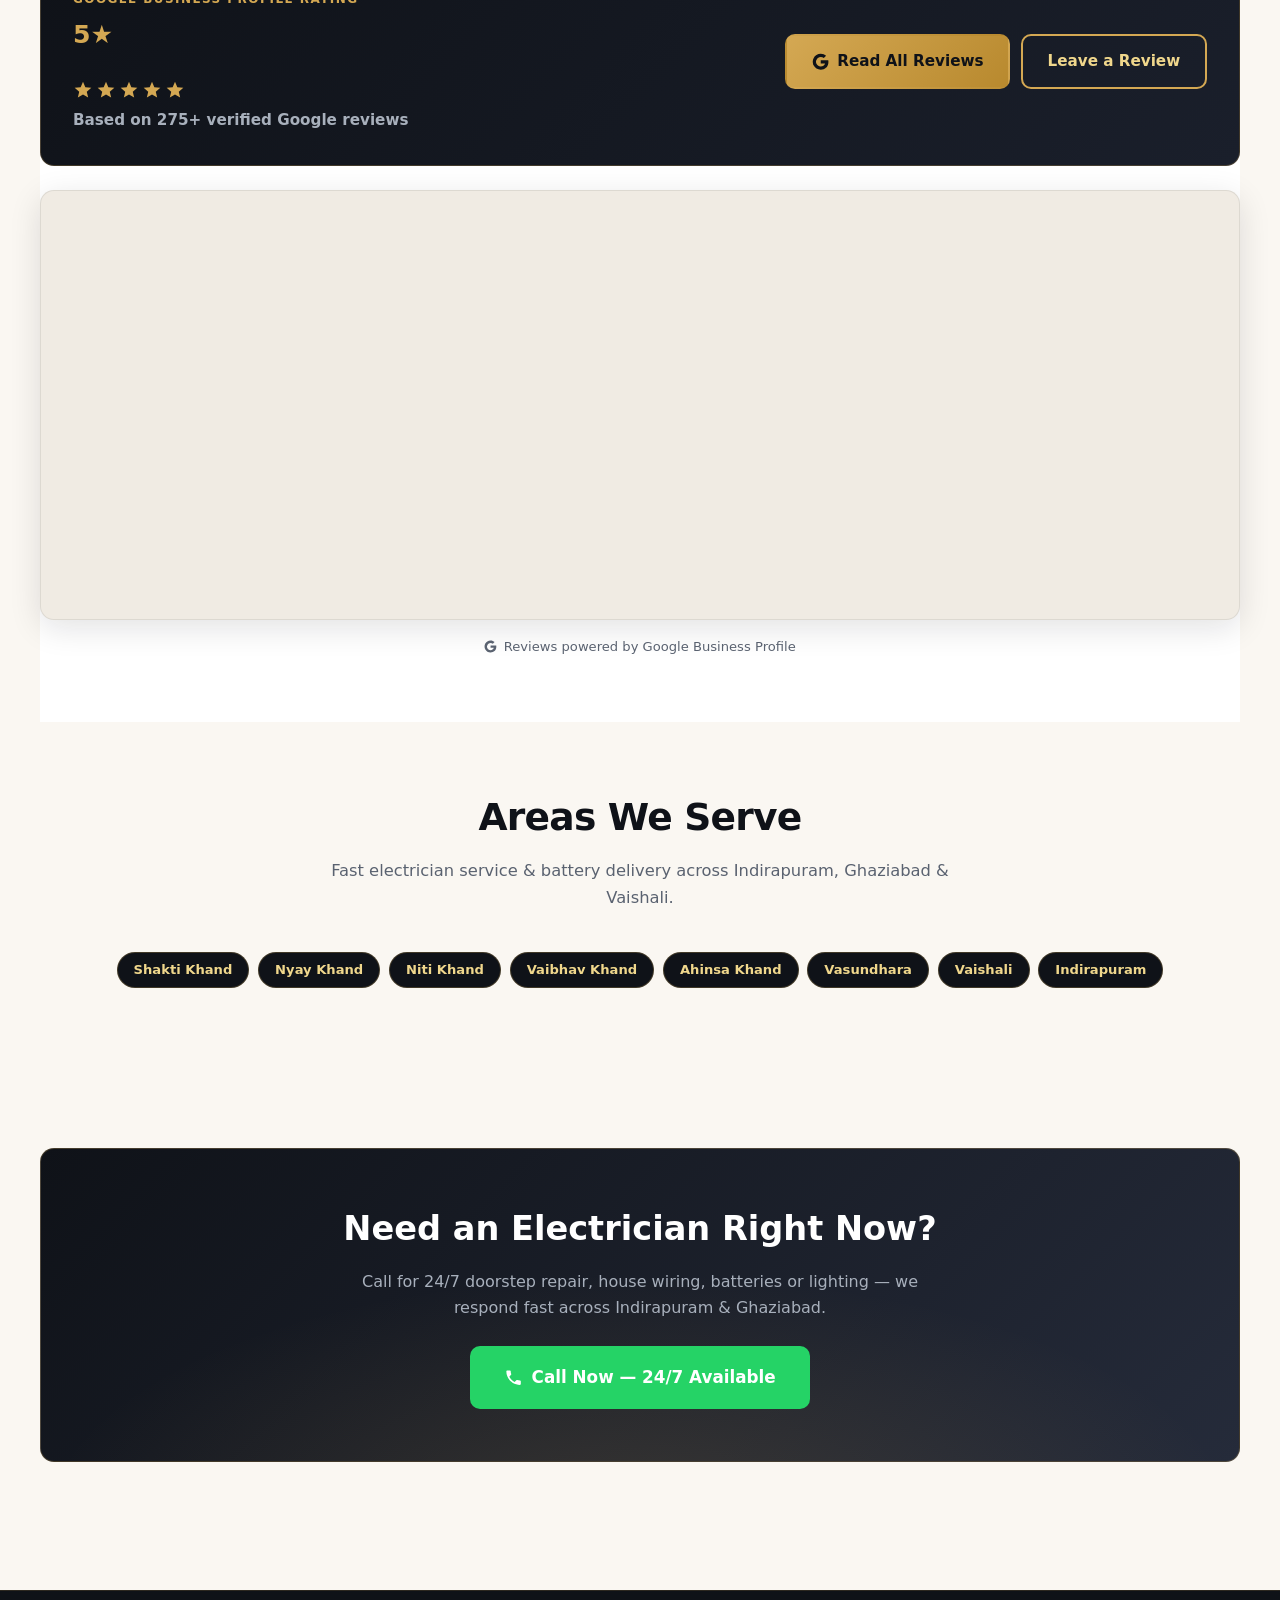
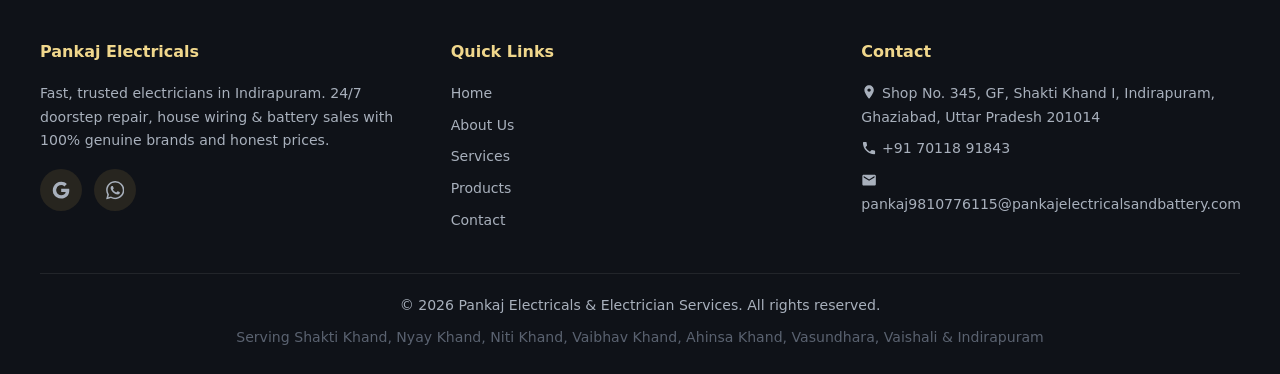
==== commit 70961734: "Updated GBP Review Count" ====
--- a/index.html
+++ b/index.html
@@ -10,7 +10,7 @@
   <meta name="robots" content="index, follow" />
   <link rel="canonical" href="https://pankajelectricalsandbattery.com/" />
   <meta property="og:title" content="Electrician in Indirapuram | 24/7 Electrical Services | Pankaj Electricals" />
-  <meta property="og:description" content="24/7 doorstep repair, house wiring & battery sales. 5★ on Google with 274+ reviews. Genuine brands, honest prices." />
+  <meta property="og:description" content="24/7 doorstep repair, house wiring & battery sales. 5★ on Google with 275+ reviews. Genuine brands, honest prices." />
   <meta property="og:type" content="website" />
   <meta property="og:url" content="https://pankajelectricalsandbattery.com/" />
   <meta property="og:locale" content="en_IN" />
@@ -42,7 +42,7 @@
     "aggregateRating": {
       "@type": "AggregateRating",
       "ratingValue": "5",
-      "reviewCount": "274",
+      "reviewCount": "275",
       "bestRating": "5",
       "worstRating": "1"
     },
@@ -66,7 +66,7 @@
     "sameAs": [
       "https://www.google.com/maps/place/Pankaj+Electricals+and+Electrician+services/@28.647373,77.3599948,17z"
     ],
-    "description": "Fast, trusted electricians in Indirapuram offering 24/7 doorstep repair, house wiring and battery sales. 5-star rated on Google with 274+ reviews."
+    "description": "Fast, trusted electricians in Indirapuram offering 24/7 doorstep repair, house wiring and battery sales. 5-star rated on Google with 275+ reviews."
   }
   </script>
 </head>
@@ -111,7 +111,7 @@
     <section id="hero" aria-labelledby="hero-heading">
       <div class="hero-split-inner container">
         <div class="hero-copy">
-          <span class="hero-badge"><svg class="icon" aria-hidden="true"><use href="#icon-star"></use></svg> 5★ Google Business Profile · 274+ Reviews</span>
+          <span class="hero-badge"><svg class="icon" aria-hidden="true"><use href="#icon-star"></use></svg> 5★ Google Business Profile · 275+ Reviews</span>
           <h1 id="hero-heading"><span class="gold">Fast, Trusted Electricians</span> in Indirapuram</h1>
           <p>24/7 doorstep repair, house wiring &amp; battery sales — premium electrical work with genuine brands and clear, honest prices across Ghaziabad.</p>
           <div class="hero-actions">
@@ -136,7 +136,7 @@
 
     <div class="trust-bar">
       <div class="container">
-        ★ <span data-rating>5</span>-Star Rated on Google · <span data-review-count>274+</span> Verified Reviews ·
+        ★ <span data-rating>5</span>-Star Rated on Google · <span data-review-count>275+</span> Verified Reviews ·
         <a href="https://www.google.com/maps/place/Pankaj+Electricals+and+Electrician+services/@28.647373,77.3599948,17z" data-gbp target="_blank" rel="noopener noreferrer">View on Google Business Profile</a>
       </div>
     </div>
@@ -181,7 +181,7 @@
             <div class="why-card-icon"><svg class="icon" aria-hidden="true"><use href="#icon-google"></use></svg></div>
             <div class="why-rating-badge"><span data-rating>5</span>★</div>
             <h3>Google Business Profile</h3>
-            <p><span data-review-count>274+</span> verified reviews from real customers across Indirapuram, Vaishali &amp; Vasundhara.</p>
+            <p><span data-review-count>275+</span> verified reviews from real customers across Indirapuram, Vaishali &amp; Vasundhara.</p>
           </article>
           <article class="why-card">
             <div class="why-card-icon"><svg class="icon" aria-hidden="true"><use href="#icon-bolt"></use></svg></div>
@@ -390,7 +390,7 @@
       <div class="section-title">
         <span class="section-label">Verified Reviews</span>
         <h2 id="reviews-heading">Live Google Reviews</h2>
-        <p>Real feedback from 274+ customers — synced directly from our Google Business Profile.</p>
+        <p>Real feedback from 275+ customers — synced directly from our Google Business Profile.</p>
       </div>
       <div class="reviews-header">
         <div class="reviews-score">
@@ -403,7 +403,7 @@
             <svg class="icon"><use href="#icon-star"></use></svg>
             <svg class="icon"><use href="#icon-star"></use></svg>
           </div>
-          <p class="reviews-count">Based on <span data-review-count>274+</span> verified Google reviews</p>
+          <p class="reviews-count">Based on <span data-review-count>275+</span> verified Google reviews</p>
         </div>
         <div class="reviews-actions">
           <a href="https://www.google.com/maps/place/Pankaj+Electricals+and+Electrician+services/@28.647373,77.3599948,17z" class="btn btn-primary" data-gbp target="_blank" rel="noopener noreferrer"><svg class="icon" aria-hidden="true"><use href="#icon-google"></use></svg> Read All Reviews</a>
